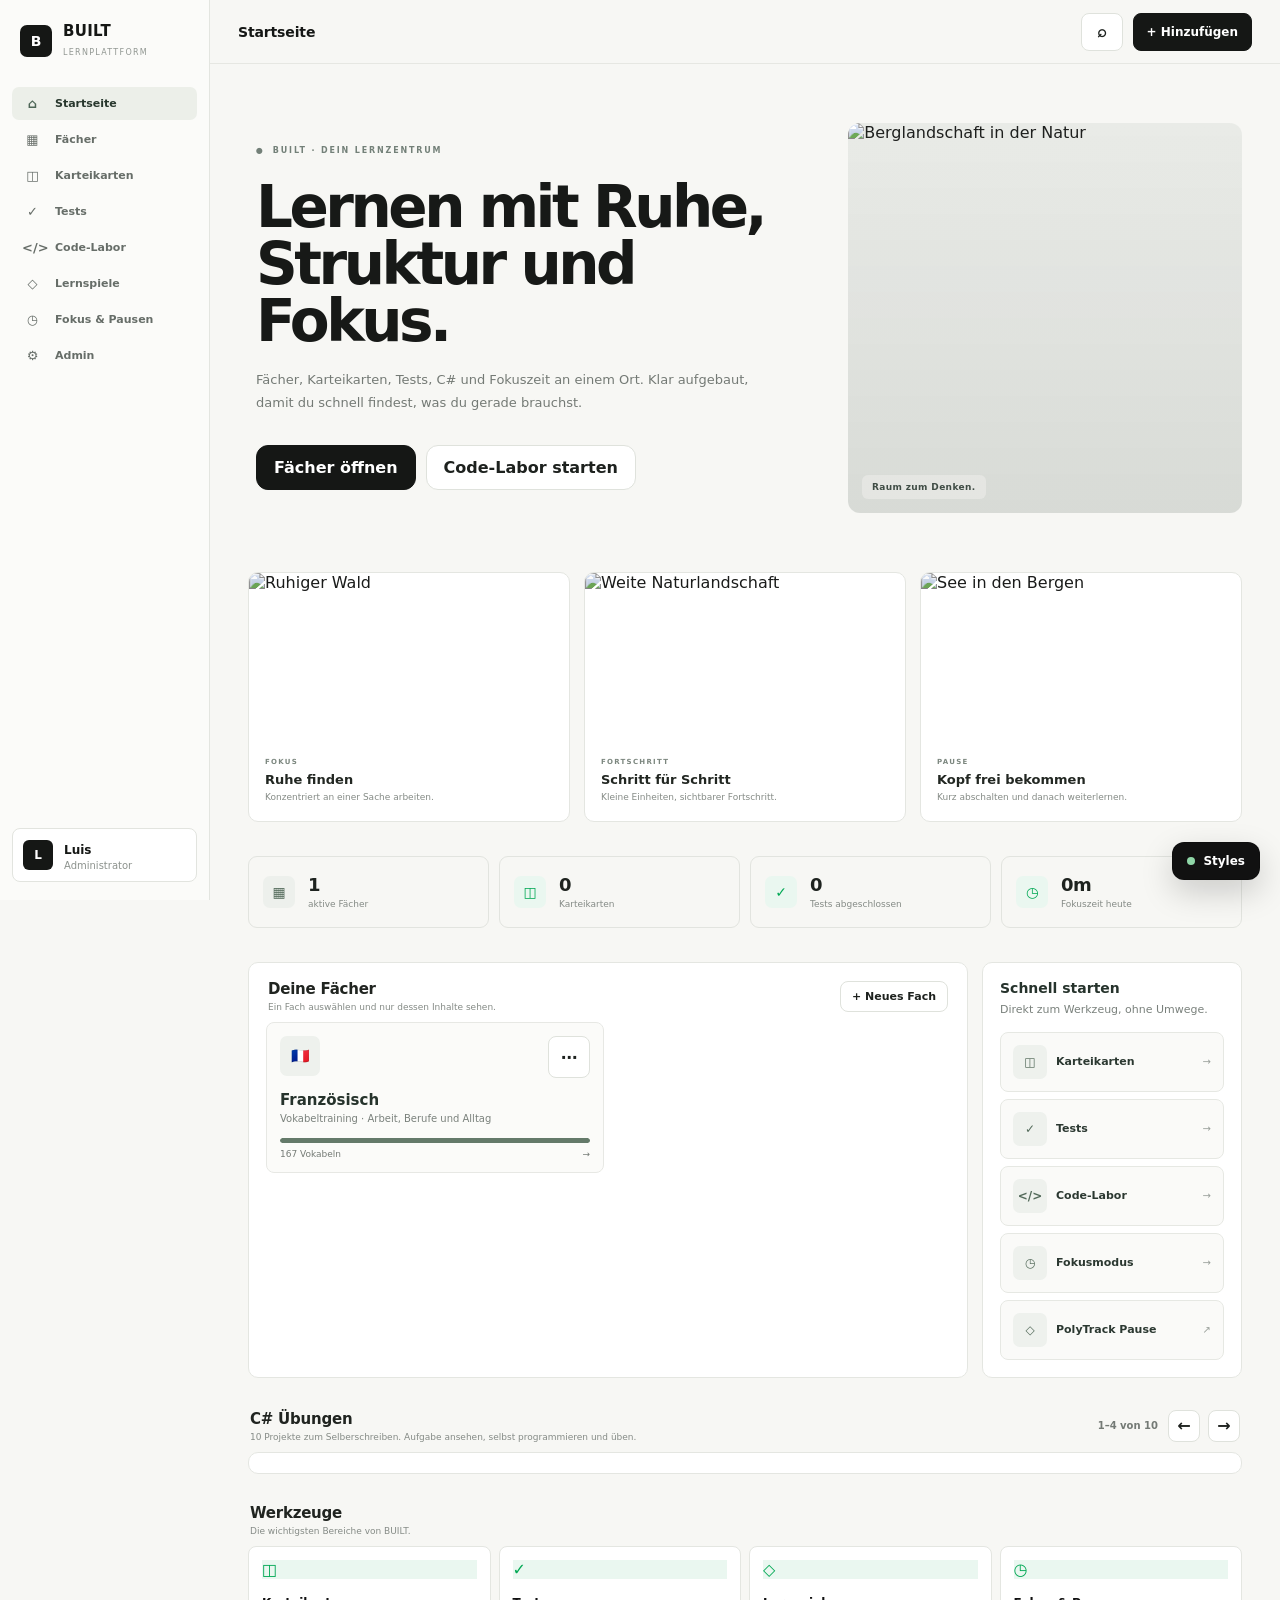
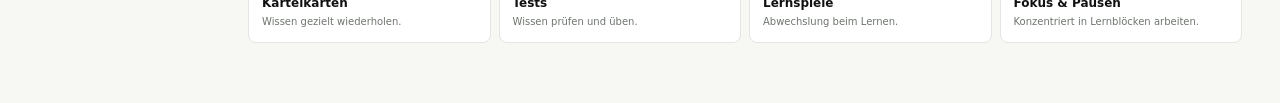
==== public/styles/alpine-minimal.html @ a401a936 "Fix flashcard left/right pile semantics" ====
<!DOCTYPE html>
<html lang="de">
<head>
  <meta charset="UTF-8" />
  <meta name="viewport" content="width=device-width, initial-scale=1.0" />
  <meta name="theme-color" content="#0b1220" />
  <title>BUILT – Lernplattform</title>
  <link rel="stylesheet" href="https://cdnjs.cloudflare.com/ajax/libs/codemirror/5.65.16/codemirror.min.css">
  <link rel="stylesheet" href="https://cdnjs.cloudflare.com/ajax/libs/codemirror/5.65.16/theme/material-darker.min.css">
  <style>
    :root{
      --bg:#f4f7fb;
      --panel:#ffffff;
      --panel-2:#f8fafc;
      --sidebar:#0b1220;
      --sidebar-2:#111a2e;
      --text:#0f172a;
      --muted:#64748b;
      --line:#e2e8f0;
      --accent:#5b5cf0;
      --accent-2:#7c3aed;
      --accent-soft:#eef2ff;
      --success:#10b981;
      --warning:#f59e0b;
      --danger:#ef4444;
      --shadow:0 18px 50px rgba(15,23,42,.08);
      --radius:22px;
    }
    *{box-sizing:border-box}
    html{scroll-behavior:smooth}
    body{
      margin:0;
      font-family:Inter,ui-sans-serif,system-ui,-apple-system,BlinkMacSystemFont,"Segoe UI",sans-serif;
      background:var(--bg);
      color:var(--text);
    }
    button,input,textarea,select{font:inherit}
    button{cursor:pointer}
    .app{min-height:100vh;display:grid;grid-template-columns:270px 1fr}
    .sidebar{
      position:sticky;top:0;height:100vh;padding:24px 18px;background:
      radial-gradient(circle at top left,rgba(91,92,240,.2),transparent 30%),
      linear-gradient(180deg,var(--sidebar),#07101c 100%);color:#fff;display:flex;flex-direction:column;
    }
    .brand{display:flex;align-items:center;gap:12px;padding:4px 10px 26px}
    .brand-mark{
      width:42px;height:42px;border-radius:13px;display:grid;place-items:center;
      background:linear-gradient(135deg,#7c3aed,#5b5cf0 55%,#22d3ee);
      box-shadow:0 10px 30px rgba(91,92,240,.3);font-weight:900;font-size:18px
    }
    .brand strong{display:block;font-size:18px;letter-spacing:-.02em}
    .brand span{font-size:12px;color:#94a3b8}
    .nav{display:grid;gap:6px}
    .nav button{
      width:100%;border:0;background:transparent;color:#aeb9ca;padding:12px 13px;border-radius:13px;
      display:flex;align-items:center;gap:12px;text-align:left;transition:.2s;
    }
    .nav button:hover{background:rgba(255,255,255,.06);color:#fff}
    .nav button.active{background:linear-gradient(135deg,rgba(91,92,240,.26),rgba(124,58,237,.18));color:#fff}
    .nav .ico{width:24px;text-align:center;font-size:16px}
    .sidebar-footer{margin-top:auto}
    .profile{
      background:rgba(255,255,255,.055);border:1px solid rgba(255,255,255,.08);
      border-radius:16px;padding:12px;display:flex;align-items:center;gap:11px
    }
    .avatar{width:36px;height:36px;border-radius:11px;background:#fff;color:#0f172a;display:grid;place-items:center;font-weight:800}
    .profile small{color:#94a3b8;display:block;margin-top:2px}
    .main{min-width:0}
    .topbar{
      height:78px;padding:0 32px;display:flex;align-items:center;justify-content:space-between;
      border-bottom:1px solid rgba(226,232,240,.8);background:rgba(244,247,251,.85);backdrop-filter:blur(16px);
      position:sticky;top:0;z-index:10
    }
    .topbar h1{font-size:20px;margin:0;letter-spacing:-.03em}
    .topbar-actions{display:flex;gap:10px;align-items:center}
    .icon-btn,.btn{
      border:1px solid var(--line);background:#fff;color:var(--text);border-radius:12px;padding:10px 14px;font-weight:700;
      box-shadow:0 4px 14px rgba(15,23,42,.03)
    }
    .icon-btn{width:42px;height:42px;padding:0}
    .btn.primary{background:linear-gradient(135deg,var(--accent),var(--accent-2));color:#fff;border:none}
    .content{padding:30px 32px 48px;max-width:1500px;margin:0 auto}
    .page{display:none}
    .page.active{display:block}
    .hero{
      border-radius:28px;padding:32px;background:
      radial-gradient(circle at 85% 20%,rgba(255,255,255,.16),transparent 24%),
      linear-gradient(135deg,#111a2e,#25315a 58%,#5b5cf0);
      color:#fff;box-shadow:var(--shadow);overflow:hidden;position:relative
    }
    .hero-inner{max-width:760px;position:relative;z-index:2}
    .eyebrow{font-size:12px;text-transform:uppercase;letter-spacing:.16em;font-weight:800;color:#c7d2fe}
    .hero h2{font-size:38px;line-height:1.08;letter-spacing:-.045em;margin:10px 0 12px}
    .hero p{margin:0;color:#dbe4f0;line-height:1.65;max-width:650px}
    .hero-actions{display:flex;gap:10px;margin-top:22px;flex-wrap:wrap}
    .hero .btn.secondary{background:rgba(255,255,255,.1);border-color:rgba(255,255,255,.18);color:#fff}
    .hero-orb{position:absolute;width:260px;height:260px;border-radius:50%;right:-55px;bottom:-120px;background:rgba(255,255,255,.08);filter:blur(2px)}
    .grid{display:grid;gap:18px}
    .grid.metrics{grid-template-columns:repeat(4,minmax(0,1fr));margin-top:18px}
    .card{
      background:var(--panel);border:1px solid rgba(226,232,240,.85);border-radius:var(--radius);
      box-shadow:0 8px 30px rgba(15,23,42,.045)
    }
    .metric{padding:20px}
    .metric-top{display:flex;justify-content:space-between;align-items:center;margin-bottom:18px}
    .metric-icon{width:42px;height:42px;border-radius:13px;background:var(--accent-soft);color:var(--accent);display:grid;place-items:center;font-weight:900}
    .metric .value{font-size:28px;font-weight:850;letter-spacing:-.04em}
    .metric .label{color:var(--muted);font-size:13px;margin-top:4px}
    .section-head{display:flex;align-items:end;justify-content:space-between;gap:20px;margin:30px 2px 14px}
    .section-head h3{font-size:20px;margin:0;letter-spacing:-.03em}
    .section-head p{margin:5px 0 0;color:var(--muted);font-size:13px}
    .subject-grid{grid-template-columns:repeat(3,minmax(0,1fr))}
    .subject-card{padding:20px;position:relative;overflow:hidden;cursor:pointer;transition:.2s}
    .subject-card:hover{transform:translateY(-3px);box-shadow:var(--shadow);border-color:#c7d2fe}
    .subject-card.selected{border-color:#818cf8;box-shadow:0 0 0 3px #eef2ff,var(--shadow)}
    .subject-context{display:none;align-items:center;gap:9px;padding:8px 11px;border-radius:12px;background:#fff;border:1px solid var(--line);font-size:12px;font-weight:800}
    .subject-context.show{display:flex}
    .subject-context .dot{width:8px;height:8px;border-radius:50%;background:var(--accent)}
    .subject-context button{border:0;background:transparent;color:var(--muted);padding:0 2px;font-size:15px;line-height:1}
    .context-empty{min-height:360px;display:grid;place-items:center;text-align:center}
    .context-empty-inner{max-width:440px}
    .context-empty .big{font-size:40px;margin-bottom:12px}
    .subject-workspace{display:none}
    .subject-workspace.show{display:block}
    .subject-card .top{display:flex;justify-content:space-between;align-items:flex-start;gap:12px}
    .subject-badge{width:48px;height:48px;border-radius:15px;display:grid;place-items:center;background:#eef2ff;font-weight:900;color:#4f46e5}
    .subject-card h4{margin:17px 0 4px;font-size:17px}
    .subject-card p{margin:0;color:var(--muted);font-size:13px;line-height:1.55}
    .progress{height:7px;background:#edf2f7;border-radius:99px;overflow:hidden;margin-top:18px}
    .progress span{height:100%;display:block;background:linear-gradient(90deg,var(--accent),#22d3ee);border-radius:99px}
    .subject-meta{display:flex;justify-content:space-between;margin-top:9px;color:var(--muted);font-size:12px}
    .quick-grid{grid-template-columns:repeat(4,minmax(0,1fr))}
    .tool-card{padding:20px;min-height:150px;transition:.2s}
    .tool-card:hover{transform:translateY(-3px);box-shadow:var(--shadow)}
    .tool-card .tool-icon{font-size:23px;margin-bottom:28px}
    .tool-card h4{margin:0 0 6px}
    .tool-card p{margin:0;color:var(--muted);font-size:13px;line-height:1.5}
    .two-col{display:grid;grid-template-columns:1.6fr 1fr;gap:18px}
    .panel{padding:22px}
    .empty{
      border:1px dashed #cbd5e1;border-radius:18px;padding:34px;text-align:center;background:linear-gradient(180deg,#fff,#fbfdff)
    }
    .empty .emoji{font-size:30px;margin-bottom:8px}
    .empty h4{margin:0 0 7px}
    .empty p{margin:0 auto 16px;color:var(--muted);font-size:13px;max-width:420px;line-height:1.6}
    .page-title{display:flex;align-items:flex-start;justify-content:space-between;gap:20px;margin-bottom:22px}
    .page-title h2{margin:0;font-size:30px;letter-spacing:-.045em}
    .page-title p{margin:7px 0 0;color:var(--muted)}
    .library-grid{grid-template-columns:repeat(3,minmax(0,1fr))}
    .flash-card{
      min-height:220px;padding:24px;display:flex;flex-direction:column;justify-content:space-between;
      background:linear-gradient(145deg,#fff,#f7f8ff)
    }
    .tag{display:inline-flex;align-items:center;width:max-content;padding:6px 9px;border-radius:999px;background:#eef2ff;color:#4f46e5;font-size:11px;font-weight:800}
    .flash-card h3{font-size:21px;margin:15px 0 8px}
    .flash-card p{color:var(--muted);font-size:13px;line-height:1.6}
    .test-list{display:grid;gap:12px}
    .test-row{padding:16px 18px;display:flex;align-items:center;justify-content:space-between;gap:14px}
    .test-row strong{display:block}
    .test-row small{color:var(--muted)}
    .code-shell{display:grid;grid-template-columns:1.4fr .8fr;gap:18px}
    .editor{background:#0b1220;color:#e2e8f0;border-radius:20px;overflow:hidden;box-shadow:var(--shadow);position:relative}
    .editor-head{padding:12px 16px;background:#101a2f;border-bottom:1px solid rgba(255,255,255,.08);display:flex;justify-content:space-between;color:#94a3b8;font-size:12px}
    textarea.code{width:100%;height:420px;resize:vertical;border:0;outline:0;background:#0b1220;color:#dbeafe;padding:18px;font-family:"SFMono-Regular",Consolas,monospace;font-size:14px;line-height:1.7}
    .CodeMirror{height:470px;background:#0b1220!important;color:#e5e7eb;font-family:"SFMono-Regular",Consolas,monospace;font-size:14px;line-height:1.65}
    .CodeMirror-gutters{background:#0f172a!important;border-right:1px solid #253047!important;width:54px!important}
    .CodeMirror-gutter.CodeMirror-linenumbers{width:53px!important}
    .CodeMirror-linenumber{color:#64748b!important;padding:0 12px 0 6px!important;width:35px!important;min-width:35px!important;text-align:right}
    .CodeMirror-sizer{margin-left:54px!important}
    .CodeMirror-scroll{padding-bottom:0}
    .CodeMirror-lines{padding:10px 0!important}
    .CodeMirror pre.CodeMirror-line,.CodeMirror pre.CodeMirror-line-like{padding:0 14px!important}
    .cm-s-material-darker .cm-keyword{color:#c792ea}
    .cm-s-material-darker .cm-string{color:#c3e88d}
    .cm-s-material-darker .cm-number{color:#f78c6c}
    .cm-s-material-darker .cm-comment{color:#637777;font-style:italic}
    .cm-s-material-darker .cm-variable{color:#eeffff}
    .cm-s-material-darker .cm-variable-2{color:#82aaff}
    .cm-s-material-darker .cm-def{color:#82aaff}
    .cm-s-material-darker .cm-type{color:#ffcb6b}
    .starter-carousel{position:relative}
    .starter-grid{display:flex;gap:16px;overflow-x:auto;scroll-snap-type:x mandatory;scroll-behavior:smooth;padding:2px 2px 10px;scrollbar-width:none}
    .starter-grid::-webkit-scrollbar{display:none}
    .starter-card{flex:0 0 calc((100% - 32px)/3);scroll-snap-align:start;padding:20px;display:flex;flex-direction:column;gap:10px;min-height:250px;transition:.2s}
    .starter-card:hover{transform:translateY(-3px);box-shadow:var(--shadow)}
    .starter-card .level{display:inline-flex;width:max-content;padding:5px 9px;border-radius:999px;background:#eef2ff;color:#4f46e5;font-size:11px;font-weight:800}
    .starter-card h4{font-size:18px;margin:2px 0 0}
    .starter-card p{margin:0;color:var(--muted);font-size:13px;line-height:1.6}
    .starter-steps{margin:0;padding-left:18px;color:#475569;font-size:13px;line-height:1.65}
    .starter-actions{display:flex;gap:10px;flex-wrap:wrap;margin-top:auto}
    .video-link{display:inline-flex;align-items:center;gap:7px;text-decoration:none}
    .starter-nav{display:flex;gap:8px}
    .starter-nav .icon-btn{width:38px;height:38px}
    .starter-counter{font-size:12px;color:var(--muted);font-weight:700}
    .code-suggestion{position:absolute;display:none;z-index:20;left:18px;top:82px;width:auto;min-width:230px;max-width:330px;background:#111827;border:1px solid #334155;border-radius:9px;color:#e2e8f0;font-family:"SFMono-Regular",Consolas,monospace;font-size:12px;box-shadow:0 12px 28px rgba(0,0,0,.34);overflow:hidden}
    .code-suggestion.show{display:block}
    .suggestion-list{padding:4px}
    .suggestion-item{display:flex;align-items:center;justify-content:space-between;gap:12px;padding:6px 8px;border-radius:6px;color:#cbd5e1}
    .suggestion-item.selected{background:#263553;color:#fff}
    .suggestion-item .completion{white-space:nowrap;overflow:hidden;text-overflow:ellipsis;font-weight:700}
    .suggestion-item .kind{color:#7dd3fc;font-size:9px;text-transform:uppercase;letter-spacing:.05em}
    .suggestion-help{display:flex;justify-content:space-between;gap:8px;padding:5px 8px;border-top:1px solid #293548;color:#94a3b8;font-size:9px;background:#0f172a}
    .keycap{border:1px solid #475569;border-radius:4px;padding:1px 4px;color:#cbd5e1}
    .console{background:#101827;color:#cbd5e1;border-radius:18px;padding:18px;min-height:170px;font-family:monospace;font-size:13px;white-space:pre-wrap;overflow:auto}
    .stdin-box{width:100%;min-height:92px;resize:vertical;border:1px solid var(--line);border-radius:12px;padding:11px 12px;outline:none;background:#fff;font-family:"SFMono-Regular",Consolas,monospace;font-size:13px}
    .runner-state{display:inline-flex;align-items:center;gap:7px;font-size:11px;font-weight:800;padding:5px 8px;border-radius:999px;background:#eef2ff;color:#4f46e5}
    .runner-state.live{background:#ecfdf5;color:#047857}
    .runner-state.error{background:#fef2f2;color:#b91c1c}
    .games-grid{grid-template-columns:repeat(3,minmax(0,1fr))}
    .game-card{padding:22px;min-height:190px}
    .focus-wrap{max-width:760px;margin:40px auto;text-align:center}
    .timer{font-size:84px;font-weight:900;letter-spacing:-.07em;margin:26px 0 8px}
    .timer-sub{color:var(--muted)}
    .timer-actions{display:flex;gap:10px;justify-content:center;margin-top:24px}
    .admin-grid{grid-template-columns:1fr 1fr}
    .table{width:100%;border-collapse:collapse}
    .table th,.table td{text-align:left;padding:13px 12px;border-bottom:1px solid var(--line);font-size:13px}
    .table th{color:var(--muted);font-size:11px;text-transform:uppercase;letter-spacing:.08em}
    .status{display:inline-flex;padding:5px 8px;border-radius:999px;background:#ecfdf5;color:#047857;font-size:11px;font-weight:800}
    .muted{color:var(--muted)}
    .modal{
      position:fixed;inset:0;background:rgba(15,23,42,.48);display:none;place-items:center;padding:20px;z-index:50;backdrop-filter:blur(5px)
    }
    .modal.show{display:grid}
    .modal-card{width:min(520px,100%);background:#fff;border-radius:24px;padding:24px;box-shadow:0 30px 90px rgba(15,23,42,.2)}
    .modal-card h3{margin:0 0 18px}
    .field{display:grid;gap:7px;margin-bottom:14px}
    .field label{font-size:12px;font-weight:800;color:#475569}
    .field input,.field textarea,.field select{border:1px solid var(--line);border-radius:12px;padding:11px 12px;outline:none;background:#fff}
    .field input:focus,.field textarea:focus,.field select:focus{border-color:#a5b4fc;box-shadow:0 0 0 4px #eef2ff}
    .modal-actions{display:flex;justify-content:flex-end;gap:10px;margin-top:18px}
    .mobile-menu{display:none}
    @media(max-width:1100px){
      .grid.metrics,.quick-grid{grid-template-columns:repeat(2,minmax(0,1fr))}
      .subject-grid,.library-grid,.games-grid{grid-template-columns:repeat(2,minmax(0,1fr))}
      .starter-card{flex-basis:calc((100% - 16px)/2)}
      .two-col,.code-shell{grid-template-columns:1fr}
    }
    @media(max-width:800px){
      .app{grid-template-columns:1fr}
      .sidebar{position:fixed;left:-290px;z-index:40;width:270px;transition:.25s}
      .sidebar.open{left:0}
      .mobile-menu{display:block}
      .content{padding:22px 16px 40px}
      .topbar{padding:0 16px}
      .hero{padding:26px 22px}
      .hero h2{font-size:31px}
      .grid.metrics,.subject-grid,.library-grid,.quick-grid,.games-grid,.admin-grid{grid-template-columns:1fr}
      .starter-card{flex-basis:88%}
      .timer{font-size:64px}
    }

    /* ===== BUILT 2.0 – interface redesign ===== */
    :root{
      --bg:#f6f7fb;
      --panel:#ffffff;
      --panel-2:#f8fafc;
      --sidebar:#0a1020;
      --text:#111827;
      --muted:#697386;
      --line:#e7eaf0;
      --accent:#6558f5;
      --accent-2:#8b5cf6;
      --accent-soft:#f0efff;
      --success:#22a06b;
      --shadow:0 16px 42px rgba(17,24,39,.07);
      --radius:18px;
    }
    body{background:linear-gradient(180deg,#fafbfe 0,#f5f7fb 38%,#f7f8fb 100%)}
    .app{grid-template-columns:236px minmax(0,1fr)}
    .sidebar{
      padding:20px 14px;
      background:#0b1020;
      border-right:1px solid rgba(255,255,255,.06);
    }
    .brand{padding:5px 8px 25px;gap:11px}
    .brand-mark{
      width:38px;height:38px;border-radius:11px;
      background:linear-gradient(145deg,#7666ff,#4d46d8);
      box-shadow:0 8px 22px rgba(101,88,245,.28)
    }
    .brand strong{font-size:17px;letter-spacing:.01em}
    .brand span{font-size:10px;color:#79859b;text-transform:uppercase;letter-spacing:.12em}
    .nav{gap:3px}
    .nav button{
      padding:10px 11px;border-radius:10px;color:#95a0b5;font-size:13px;font-weight:650;
    }
    .nav button:hover{background:#121a2d;color:#fff}
    .nav button.active{
      background:#fff;color:#111827;
      box-shadow:0 7px 18px rgba(0,0,0,.14);
    }
    .nav button.active .ico{color:var(--accent)}
    .nav .ico{font-size:14px}
    .profile{
      border-radius:12px;background:#121a2c;border-color:#1f2940;padding:10px;
    }
    .avatar{width:32px;height:32px;border-radius:9px;font-size:12px}
    .profile strong{font-size:12px}.profile small{font-size:10px}

    .topbar{
      height:70px;padding:0 28px;background:rgba(250,251,254,.9);
      border-bottom:1px solid #ebedf2;backdrop-filter:blur(18px)
    }
    .topbar h1{font-size:17px;font-weight:780}
    .topbar-actions .icon-btn,.topbar-actions .btn{height:38px;border-radius:10px}
    .topbar-actions .btn{padding:9px 13px;font-size:12px}
    .content{padding:24px 28px 42px;max-width:1460px}
    .card{border:1px solid #eaecf1;box-shadow:0 8px 24px rgba(17,24,39,.045);border-radius:16px}

    #page-home{max-width:100%}
    .home-hero{
      display:grid;grid-template-columns:minmax(0,1.7fr) minmax(280px,.65fr);
      gap:14px;margin-bottom:14px;
    }
    .home-welcome{
      position:relative;overflow:hidden;min-height:238px;padding:32px 34px;
      border-radius:24px;background:#10172a;color:#fff;
      box-shadow:0 20px 50px rgba(15,23,42,.13)
    }
    .home-welcome:before{
      content:"";position:absolute;width:310px;height:310px;right:-80px;top:-110px;
      border-radius:50%;background:linear-gradient(135deg,rgba(114,99,255,.75),rgba(139,92,246,.15));
      filter:blur(2px)
    }
    .home-welcome:after{
      content:"";position:absolute;width:180px;height:180px;right:150px;bottom:-120px;
      border-radius:50%;border:35px solid rgba(255,255,255,.045)
    }
    .home-welcome-content{position:relative;z-index:2;max-width:690px}
    .home-kicker{
      display:inline-flex;gap:8px;align-items:center;color:#aeb7ff;font-size:10px;
      font-weight:850;text-transform:uppercase;letter-spacing:.18em;margin-bottom:20px
    }
    .home-welcome h2{font-size:42px;line-height:1.03;margin:0 0 12px;letter-spacing:-.055em}
    .home-welcome p{max-width:620px;color:#aeb7c9;line-height:1.65;margin:0;font-size:14px}
    .home-welcome .hero-actions{margin-top:23px}
    .home-welcome .btn{border-radius:10px;padding:10px 15px;font-size:12px}
    .home-welcome .btn.primary{background:#7666ff}
    .home-welcome .btn.secondary{background:#1b253b;border:1px solid #2d3850;color:#dce2ed}

    .home-focus{
      padding:23px;display:flex;flex-direction:column;justify-content:space-between;
      background:linear-gradient(160deg,#fff,#f7f6ff);border-radius:24px
    }
    .home-focus-top{display:flex;justify-content:space-between;align-items:flex-start;gap:14px}
    .home-focus-label{font-size:11px;color:var(--muted);font-weight:800;text-transform:uppercase;letter-spacing:.08em}
    .home-focus h3{font-size:21px;margin:5px 0 0;letter-spacing:-.035em}
    .focus-ring-mini{
      width:62px;height:62px;border-radius:50%;display:grid;place-items:center;font-size:12px;font-weight:900;
      background:conic-gradient(var(--accent) 0 72%,#e7e7f2 72%);
      position:relative
    }
    .focus-ring-mini:before{content:"";position:absolute;inset:7px;border-radius:50%;background:white}
    .focus-ring-mini span{position:relative}
    .home-focus-copy{font-size:12px;color:var(--muted);line-height:1.55;margin:15px 0}
    .home-focus .btn{width:100%;border-radius:10px}

    .home-metrics{display:grid;grid-template-columns:repeat(4,minmax(0,1fr));gap:12px;margin-bottom:20px}
    .home-stat{
      padding:15px 16px;display:flex;align-items:center;gap:13px;background:#fff;border:1px solid #eceef3;
      border-radius:15px;min-height:78px
    }
    .home-stat-icon{
      flex:0 0 38px;width:38px;height:38px;border-radius:11px;display:grid;place-items:center;
      background:#f1f0ff;color:#6558f5;font-size:16px;font-weight:900
    }
    .home-stat:nth-child(2) .home-stat-icon{background:#edf8f3;color:#18865a}
    .home-stat:nth-child(3) .home-stat-icon{background:#fff5e8;color:#c87b13}
    .home-stat:nth-child(4) .home-stat-icon{background:#edf5ff;color:#3478c9}
    .home-stat-value{font-size:21px;font-weight:850;letter-spacing:-.035em;line-height:1}
    .home-stat-label{font-size:11px;color:var(--muted);margin-top:5px}

    .home-section{margin-top:20px}
    .home-section-head{display:flex;justify-content:space-between;align-items:end;gap:14px;margin:0 2px 11px}
    .home-section-head h3{margin:0;font-size:18px;letter-spacing:-.03em}
    .home-section-head p{margin:4px 0 0;font-size:11px;color:var(--muted)}
    .home-section-head .btn{padding:8px 11px;border-radius:9px;font-size:11px;box-shadow:none}

    .home-content-grid{display:grid;grid-template-columns:minmax(0,1.45fr) minmax(270px,.55fr);gap:14px}
    .home-subject-panel{padding:18px;background:#fff;border:1px solid #e9ebf1;border-radius:18px}
    #homeSubjects.subject-grid{grid-template-columns:repeat(2,minmax(0,1fr));gap:10px}
    #homeSubjects .subject-card{
      min-height:144px;padding:15px;border-radius:13px;box-shadow:none;background:#fbfbfd
    }
    #homeSubjects .subject-card:hover{transform:none;background:#f7f6ff;border-color:#dcd8ff}
    #homeSubjects .subject-badge{width:38px;height:38px;border-radius:10px;font-size:15px}
    #homeSubjects .subject-card h4{font-size:14px;margin:11px 0 3px}
    #homeSubjects .subject-card p{font-size:10px;line-height:1.45}
    #homeSubjects .progress{margin-top:11px;height:5px}
    #homeSubjects .subject-meta{font-size:9px;margin-top:6px}

    .home-side-stack{display:grid;gap:12px}
    .home-side-card{padding:18px;background:#fff;border:1px solid #e9ebf1;border-radius:18px}
    .home-side-card h4{margin:0 0 6px;font-size:14px}
    .home-side-card p{margin:0;color:var(--muted);font-size:11px;line-height:1.5}
    .home-shortcut-list{display:grid;gap:8px;margin-top:13px}
    .home-shortcut{
      display:flex;align-items:center;justify-content:space-between;gap:10px;padding:10px;
      border:1px solid #eceef3;border-radius:11px;background:#fbfcfe;cursor:pointer;transition:.18s
    }
    .home-shortcut:hover{background:#f5f4ff;border-color:#ddd9ff}
    .home-shortcut-left{display:flex;align-items:center;gap:9px}
    .home-shortcut-icon{width:30px;height:30px;border-radius:8px;display:grid;place-items:center;background:#f0efff;color:#6558f5;font-size:12px;font-weight:800}
    .home-shortcut strong{font-size:11px}
    .home-shortcut span{font-size:10px;color:#98a0ad}
    .poly-link{text-decoration:none;color:inherit}
    .poly-link .home-shortcut-icon{background:#ebf9f2;color:#1b8f62}

    .starter-carousel{border:1px solid #e9ebf1;border-radius:18px;background:#fff;padding:13px}
    .starter-grid{gap:10px;padding:0;overflow-x:auto}
    .starter-card{
      flex:0 0 calc((100% - 30px)/4);min-height:215px;padding:15px;border-radius:13px;
      box-shadow:none;border-color:#eceef3;background:#fbfbfd
    }
    .starter-card:hover{transform:none;background:#f7f6ff;border-color:#dedaff;box-shadow:none}
    .starter-card .level{font-size:9px;padding:4px 7px;background:#efefff;color:#5e54d8}
    .starter-card h4{font-size:14px}
    .starter-card p,.starter-steps{font-size:10px;line-height:1.5}
    .starter-actions .btn{font-size:10px;padding:7px 9px;border-radius:8px}
    .starter-actions .video-link{display:none}
    .starter-counter{font-size:10px}
    .starter-nav .icon-btn{width:32px;height:32px;border-radius:9px;box-shadow:none}

    .home-quick{display:grid;grid-template-columns:repeat(4,minmax(0,1fr));gap:10px}
    .home-quick .tool-card{
      min-height:105px;padding:15px;border-radius:14px;box-shadow:none;background:#fff;border:1px solid #e9ebf1
    }
    .home-quick .tool-card:hover{transform:none;border-color:#dcd8ff;background:#fbfaff}
    .home-quick .tool-icon{font-size:16px;margin-bottom:17px}
    .home-quick .tool-card h4{font-size:12px;margin-bottom:4px}
    .home-quick .tool-card p{font-size:10px}

    @media(max-width:1180px){
      .home-hero{grid-template-columns:1fr}
      .home-focus{min-height:185px}
      .home-content-grid{grid-template-columns:1fr}
      .starter-card{flex-basis:calc((100% - 20px)/3)}
    }
    @media(max-width:900px){
      .home-metrics{grid-template-columns:repeat(2,1fr)}
      .home-quick{grid-template-columns:repeat(2,1fr)}
      .starter-card{flex-basis:calc((100% - 10px)/2)}
    }
    @media(max-width:800px){
      .app{grid-template-columns:1fr}
      .content{padding:18px 14px 34px}
      .home-welcome{padding:25px 22px;min-height:220px}
      .home-welcome h2{font-size:34px}
      #homeSubjects.subject-grid{grid-template-columns:1fr}
      .starter-card{flex-basis:86%}
    }
    @media(max-width:520px){
      .home-metrics,.home-quick{grid-template-columns:1fr}
    }


    /* ===== BUILT – Swiss Clean ===== */
    :root{
      --bg:#f7f7f4;
      --panel:#ffffff;
      --panel-2:#fafaf8;
      --sidebar:#ffffff;
      --sidebar-2:#ffffff;
      --text:#141414;
      --muted:#6f746f;
      --line:#e4e6e2;
      --accent:#0f766e;
      --accent-2:#115e59;
      --accent-soft:#e8f3f1;
      --success:#0f766e;
      --warning:#b7791f;
      --danger:#b42318;
      --shadow:0 8px 24px rgba(20,20,20,.045);
      --radius:14px;
    }

    body{
      background:#f7f7f4;
      color:#141414;
      font-family:Inter,ui-sans-serif,system-ui,-apple-system,BlinkMacSystemFont,"Segoe UI",sans-serif;
    }

    .app{grid-template-columns:220px minmax(0,1fr)}

    .sidebar{
      background:#fff;
      color:#141414;
      border-right:1px solid var(--line);
      padding:18px 12px;
      box-shadow:none;
    }

    .brand{padding:4px 8px 24px;gap:10px}
    .brand-mark{
      width:34px;height:34px;border-radius:8px;
      background:#0f766e;
      color:#fff;
      box-shadow:none;
      font-size:14px;
    }
    .brand strong{font-size:16px;color:#141414;letter-spacing:.01em}
    .brand span{
      color:#8b908b;
      font-size:9px;
      text-transform:uppercase;
      letter-spacing:.16em;
    }

    .nav{gap:2px}
    .nav button{
      color:#59605b;
      background:transparent;
      border-radius:8px;
      padding:9px 10px;
      font-size:12px;
      font-weight:650;
      transition:.15s ease;
    }
    .nav button:hover{
      background:#f4f5f2;
      color:#141414;
    }
    .nav button.active{
      background:#eaf3f1;
      color:#0f5f59;
      box-shadow:none;
    }
    .nav button.active .ico{color:#0f766e}
    .nav .ico{width:21px;font-size:13px}

    .sidebar-footer{margin-top:auto}
    .profile{
      background:#f7f8f5;
      border:1px solid var(--line);
      border-radius:9px;
      padding:9px;
    }
    .profile .avatar{
      background:#0f766e;
      color:#fff;
      width:30px;height:30px;border-radius:7px;
    }
    .profile strong{color:#141414}
    .profile small{color:#818681}

    .main{background:#f7f7f4}

    .topbar{
      height:66px;
      padding:0 26px;
      background:rgba(247,247,244,.94);
      border-bottom:1px solid var(--line);
      backdrop-filter:blur(14px);
      box-shadow:none;
    }
    .topbar h1{
      font-size:16px;
      font-weight:750;
      letter-spacing:-.02em;
      color:#141414;
    }

    .icon-btn,.btn{
      border:1px solid #dfe2dd;
      background:#fff;
      color:#1a1a1a;
      border-radius:9px;
      box-shadow:none;
      font-weight:700;
    }
    .icon-btn:hover,.btn:hover{background:#f5f6f3}
    .btn.primary{
      background:#0f766e;
      color:#fff;
      border-color:#0f766e;
      box-shadow:none;
    }
    .btn.primary:hover{background:#0b655e}

    .content{
      padding:24px 26px 42px;
      max-width:1380px;
    }

    .card{
      border:1px solid var(--line);
      border-radius:12px;
      box-shadow:none;
      background:#fff;
    }

    .subject-context{
      border-radius:8px;
      background:#fff;
      border:1px solid var(--line);
    }
    .subject-context .dot{background:#0f766e}

    .home-hero{
      grid-template-columns:minmax(0,1.55fr) minmax(250px,.6fr);
      gap:12px;
      margin-bottom:12px;
    }

    .home-welcome{
      min-height:215px;
      padding:30px 32px;
      border-radius:14px;
      background:#fff;
      color:#141414;
      border:1px solid var(--line);
      box-shadow:none;
      overflow:hidden;
    }
    .home-welcome:before{
      content:"";
      position:absolute;
      width:220px;height:220px;
      border-radius:50%;
      right:-85px;top:-95px;
      background:#e7f2ef;
      filter:none;
    }
    .home-welcome:after{
      content:"";
      position:absolute;
      width:110px;height:110px;
      right:80px;bottom:-70px;
      border-radius:50%;
      border:22px solid #f1f5f3;
    }
    .home-welcome-content{max-width:700px}
    .home-kicker{
      color:#0f766e;
      font-size:9px;
      letter-spacing:.2em;
      margin-bottom:17px;
    }
    .home-welcome h2{
      color:#141414;
      font-size:38px;
      line-height:1.04;
      margin-bottom:11px;
      letter-spacing:-.045em;
      max-width:720px;
    }
    .home-welcome p{
      color:#686e69;
      max-width:620px;
      font-size:13px;
      line-height:1.65;
    }
    .home-welcome .btn.primary{
      background:#0f766e;
      border-color:#0f766e;
    }
    .home-welcome .btn.secondary{
      background:#fff;
      color:#252525;
      border-color:#d9dcd8;
    }

    .home-focus{
      min-height:215px;
      border-radius:14px;
      padding:21px;
      background:#f1f6f4;
      border-color:#dfe9e6;
    }
    .home-focus-label{
      color:#7b807c;
      font-size:9px;
      letter-spacing:.12em;
    }
    .home-focus h3{font-size:19px}
    .focus-ring-mini{
      width:58px;height:58px;
      background:conic-gradient(#0f766e 0 72%,#dce6e3 72%);
      color:#0f5f59;
    }
    .home-focus-copy{font-size:11px;color:#69716d}

    .home-metrics{
      gap:10px;
      margin-bottom:18px;
    }
    .home-stat{
      min-height:70px;
      padding:13px 14px;
      border-radius:11px;
      border:1px solid var(--line);
      background:#fff;
      box-shadow:none;
    }
    .home-stat-icon{
      width:34px;height:34px;flex-basis:34px;
      border-radius:8px;
      background:#e9f3f1 !important;
      color:#0f766e !important;
      font-size:14px;
    }
    .home-stat-value{font-size:19px}
    .home-stat-label{font-size:10px;color:#7c827d}

    .home-content-grid{
      grid-template-columns:minmax(0,1.5fr) minmax(260px,.5fr);
      gap:12px;
    }
    .home-subject-panel,.home-side-card{
      border:1px solid var(--line);
      border-radius:12px;
      box-shadow:none;
      background:#fff;
    }
    .home-subject-panel{padding:16px}
    .home-side-card{padding:16px}

    .home-section{margin-top:18px}
    .home-section-head{margin-bottom:9px}
    .home-section-head h3{
      font-size:16px;
      letter-spacing:-.02em;
    }
    .home-section-head p{
      font-size:10px;
      color:#7a807b;
    }

    #homeSubjects.subject-grid{
      grid-template-columns:repeat(2,minmax(0,1fr));
      gap:8px;
    }
    #homeSubjects .subject-card{
      min-height:128px;
      border-radius:10px;
      padding:13px;
      background:#fbfbf9;
      border-color:#e8eae6;
    }
    #homeSubjects .subject-card:hover{
      background:#f4f8f6;
      border-color:#cbded9;
    }
    #homeSubjects .subject-card.selected{
      border-color:#8fbdb6;
      box-shadow:0 0 0 2px #e3efec;
    }
    #homeSubjects .subject-badge{
      width:34px;height:34px;border-radius:8px;
      background:#e5f0ee;
      color:#0f766e;
    }
    #homeSubjects .progress span{
      background:#0f766e;
    }

    .subject-card{
      border-radius:12px;
      box-shadow:none;
    }
    .subject-card:hover{
      border-color:#cbded9;
      box-shadow:none;
      transform:none;
    }
    .subject-card.selected{
      border-color:#8fbdb6;
      box-shadow:0 0 0 2px #e3efec;
    }
    .subject-badge{
      background:#e8f3f1;
      color:#0f766e;
    }
    .progress span{
      background:#0f766e;
    }

    .home-shortcut-list{gap:7px}
    .home-shortcut{
      padding:9px 10px;
      border-radius:9px;
      background:#fafbf9;
      border-color:#e5e7e3;
    }
    .home-shortcut:hover{
      background:#f0f6f4;
      border-color:#cfe0db;
    }
    .home-shortcut-icon{
      background:#e8f3f1;
      color:#0f766e;
      border-radius:7px;
    }
    .poly-link .home-shortcut-icon{
      background:#eef4ec;
      color:#477a43;
    }

    .starter-carousel{
      border-radius:12px;
      border-color:var(--line);
      padding:11px;
      box-shadow:none;
      background:#fff;
    }
    .starter-card{
      min-height:205px;
      border-radius:10px;
      background:#fbfbf9;
      border-color:#e8eae6;
    }
    .starter-card:hover{
      background:#f4f8f6;
      border-color:#cbded9;
    }
    .starter-card .level{
      background:#e8f3f1;
      color:#0f766e;
    }

    .home-quick{gap:8px}
    .home-quick .tool-card{
      min-height:96px;
      padding:13px;
      border-radius:10px;
      background:#fff;
      border-color:var(--line);
    }
    .home-quick .tool-card:hover{
      background:#f5f8f6;
      border-color:#cfe0db;
    }
    .home-quick .tool-icon{color:#0f766e}

    .page-title h2{font-size:26px}
    .page-title p{color:#767c77;font-size:12px}

    .empty{
      background:#fbfbf9;
      border-color:#d8ddd7;
      border-radius:12px;
    }

    .flash-card{
      background:#fff;
      border-radius:12px;
    }
    .tag{
      background:#e8f3f1;
      color:#0f766e;
    }

    .test-row{border-radius:10px}

    .focus-wrap{max-width:700px}
    .timer{color:#0f5f59}

    .status{
      background:#e9f4f1;
      color:#0f6a63;
    }

    .modal-card{
      border-radius:14px;
      box-shadow:0 18px 50px rgba(0,0,0,.12);
    }
    .field input,.field textarea,.field select{
      border-radius:9px;
      border-color:#dfe2dd;
    }
    .field input:focus,.field textarea:focus,.field select:focus{
      border-color:#83b8b0;
      box-shadow:0 0 0 3px #e8f3f1;
    }

    .editor{
      border-radius:12px;
      box-shadow:none;
      border:1px solid #202a3d;
    }
    .console{
      border-radius:12px;
    }

    @media(max-width:1180px){
      .home-content-grid{grid-template-columns:1fr}
    }


    /* ===== BUILT – Dark Modern ===== */
    :root{
      --bg:#090d16;
      --panel:#111827;
      --panel-2:#0f172a;
      --sidebar:#080c14;
      --sidebar-2:#0b1020;
      --text:#f8fafc;
      --muted:#94a3b8;
      --line:#20293a;
      --accent:#7c5cff;
      --accent-2:#22c1c3;
      --accent-soft:#171d32;
      --success:#31d0aa;
      --warning:#f5b942;
      --danger:#ff6b6b;
      --shadow:0 18px 55px rgba(0,0,0,.28);
      --radius:16px;
    }

    body{
      background:
        radial-gradient(circle at 80% -10%,rgba(124,92,255,.13),transparent 30%),
        linear-gradient(180deg,#090d16,#0b1020 42%,#090d16);
      color:#f8fafc;
    }

    .app{grid-template-columns:238px minmax(0,1fr)}

    .sidebar{
      background:
        linear-gradient(180deg,#080c14,#0b1120);
      color:#fff;
      border-right:1px solid #172033;
      padding:18px 13px;
      box-shadow:none;
    }

    .brand{padding:5px 8px 24px;gap:11px}
    .brand-mark{
      width:36px;height:36px;border-radius:10px;
      background:linear-gradient(145deg,#7c5cff,#4f46e5 55%,#22c1c3);
      box-shadow:0 10px 28px rgba(124,92,255,.28);
    }
    .brand strong{font-size:17px;color:#fff}
    .brand span{
      font-size:9px;color:#6f7c94;text-transform:uppercase;letter-spacing:.14em
    }

    .nav{gap:3px}
    .nav button{
      color:#8d99ae;
      border-radius:9px;
      padding:10px 11px;
      font-size:12px;
      font-weight:650;
    }
    .nav button:hover{
      background:#11182a;
      color:#e8ecf3;
    }
    .nav button.active{
      background:linear-gradient(135deg,rgba(124,92,255,.24),rgba(34,193,195,.10));
      color:#fff;
      box-shadow:inset 0 0 0 1px rgba(124,92,255,.25);
    }
    .nav button.active .ico{color:#9f8cff}
    .profile{
      background:#101827;
      border:1px solid #1f2a3d;
      border-radius:11px;
      padding:10px;
    }
    .profile .avatar{
      background:#7c5cff;
      color:#fff;
      border-radius:8px;
    }
    .profile strong{color:#fff}
    .profile small{color:#708097}

    .main{background:transparent}

    .topbar{
      height:68px;
      padding:0 28px;
      background:rgba(9,13,22,.78);
      border-bottom:1px solid #1b2536;
      backdrop-filter:blur(16px);
    }
    .topbar h1{color:#f8fafc;font-size:16px}
    .icon-btn,.btn{
      background:#111827;
      color:#edf2f7;
      border:1px solid #273248;
      border-radius:9px;
      box-shadow:none;
    }
    .icon-btn:hover,.btn:hover{
      background:#172033;
      border-color:#34435e;
    }
    .btn.primary{
      background:linear-gradient(135deg,#7c5cff,#6558f5);
      border-color:transparent;
      color:#fff;
    }
    .btn.primary:hover{filter:brightness(1.05)}

    .content{
      padding:24px 28px 44px;
      max-width:1450px;
    }

    .card{
      background:#111827;
      border:1px solid #202a3c;
      border-radius:14px;
      box-shadow:0 10px 30px rgba(0,0,0,.18);
    }

    .subject-context{
      background:#111827;
      border:1px solid #263147;
      color:#f8fafc;
    }
    .subject-context .dot{background:#22c1c3}

    .home-hero{
      grid-template-columns:minmax(0,1.65fr) minmax(270px,.6fr);
      gap:14px;
      margin-bottom:14px;
    }

    .home-welcome{
      min-height:230px;
      padding:32px 34px;
      border-radius:18px;
      background:
        radial-gradient(circle at 85% 15%,rgba(124,92,255,.32),transparent 24%),
        linear-gradient(135deg,#111827,#161d32 58%,#1b2141);
      color:#fff;
      border:1px solid #252f46;
      box-shadow:0 22px 55px rgba(0,0,0,.24);
    }
    .home-welcome:before{
      content:"";
      position:absolute;
      width:260px;height:260px;
      right:-90px;top:-110px;
      border-radius:50%;
      background:rgba(34,193,195,.10);
      filter:blur(3px);
    }
    .home-welcome:after{
      content:"";
      position:absolute;
      width:120px;height:120px;
      right:120px;bottom:-75px;
      border-radius:50%;
      border:26px solid rgba(124,92,255,.08);
    }
    .home-kicker{color:#9f8cff}
    .home-welcome h2{
      font-size:42px;
      color:#fff;
      letter-spacing:-.055em;
    }
    .home-welcome p{color:#aab6c8}
    .home-welcome .btn.secondary{
      background:#151d2d;
      color:#e7ebf2;
      border-color:#2a354a;
    }

    .home-focus{
      min-height:230px;
      padding:22px;
      border-radius:18px;
      background:
        linear-gradient(160deg,#111827,#0f172a);
      border-color:#202a3d;
    }
    .home-focus-label{color:#768399}
    .home-focus h3{color:#fff}
    .focus-ring-mini{
      background:conic-gradient(#22c1c3 0 72%,#202a3a 72%);
      color:#fff;
    }
    .focus-ring-mini:before{background:#111827}
    .home-focus-copy{color:#8d99ae}

    .home-metrics{gap:12px}
    .home-stat{
      background:#101827;
      border:1px solid #202a3b;
      border-radius:13px;
      min-height:76px;
      padding:14px 15px;
    }
    .home-stat-icon{
      background:#171d32 !important;
      color:#9f8cff !important;
      border:1px solid #252e49;
    }
    .home-stat:nth-child(2) .home-stat-icon{
      background:#102420 !important;
      color:#31d0aa !important;
      border-color:#17362e;
    }
    .home-stat:nth-child(3) .home-stat-icon{
      background:#2a2112 !important;
      color:#f5b942 !important;
      border-color:#403018;
    }
    .home-stat:nth-child(4) .home-stat-icon{
      background:#102236 !important;
      color:#67b7ff !important;
      border-color:#19324c;
    }
    .home-stat-value{color:#fff}
    .home-stat-label{color:#7f8ca0}

    .home-content-grid{
      grid-template-columns:minmax(0,1.5fr) minmax(275px,.5fr);
      gap:14px;
    }
    .home-subject-panel,.home-side-card{
      background:#101827;
      border:1px solid #202a3b;
      border-radius:15px;
      box-shadow:0 12px 30px rgba(0,0,0,.15);
    }
    .home-section-head h3{color:#fff}
    .home-section-head p{color:#7f8ca0}

    #homeSubjects.subject-grid{gap:10px}
    #homeSubjects .subject-card{
      background:#121b2b;
      border-color:#223048;
      border-radius:11px;
    }
    #homeSubjects .subject-card:hover{
      background:#151f32;
      border-color:#405077;
    }
    #homeSubjects .subject-card.selected{
      border-color:#7c5cff;
      box-shadow:0 0 0 2px rgba(124,92,255,.16);
    }
    #homeSubjects .subject-badge{
      background:#1c2141;
      color:#a291ff;
    }
    #homeSubjects .subject-card h4{color:#fff}
    #homeSubjects .subject-card p{color:#8794a8}
    #homeSubjects .progress{background:#222d40}
    #homeSubjects .progress span{
      background:linear-gradient(90deg,#7c5cff,#22c1c3);
    }

    .subject-card{
      background:#111827;
      border-color:#202a3c;
      box-shadow:none;
    }
    .subject-card:hover{
      background:#141e30;
      border-color:#34435f;
      box-shadow:none;
      transform:none;
    }
    .subject-card.selected{
      border-color:#7c5cff;
      box-shadow:0 0 0 2px rgba(124,92,255,.16);
    }
    .subject-badge{
      background:#1c2141;
      color:#9f8cff;
    }
    .progress{background:#222d40}
    .progress span{
      background:linear-gradient(90deg,#7c5cff,#22c1c3);
    }

    .home-shortcut{
      background:#121b2b;
      border-color:#223048;
      border-radius:10px;
    }
    .home-shortcut:hover{
      background:#162035;
      border-color:#354767;
    }
    .home-shortcut-icon{
      background:#1b2140;
      color:#9f8cff;
    }
    .home-shortcut strong{color:#fff}
    .home-shortcut span{color:#6f7c92}
    .poly-link .home-shortcut-icon{
      background:#102720;
      color:#31d0aa;
    }

    .starter-carousel{
      background:#101827;
      border:1px solid #202a3b;
      border-radius:15px;
      padding:12px;
    }
    .starter-card{
      background:#121b2b;
      border-color:#223048;
      border-radius:11px;
    }
    .starter-card:hover{
      background:#151f32;
      border-color:#405077;
    }
    .starter-card .level{
      background:#1b2140;
      color:#a291ff;
    }
    .starter-card h4{color:#fff}
    .starter-card p,.starter-steps{color:#8591a5}

    .home-quick .tool-card{
      background:#101827;
      border-color:#202a3b;
      border-radius:11px;
    }
    .home-quick .tool-card:hover{
      background:#151f31;
      border-color:#354767;
    }
    .home-quick .tool-icon{color:#9f8cff}
    .home-quick .tool-card h4{color:#fff}
    .home-quick .tool-card p{color:#7f8ca0}

    .page-title h2{color:#fff}
    .page-title p{color:#8794a8}
    .muted{color:#8794a8}

    .empty{
      background:#101827;
      border-color:#334155;
      color:#fff;
    }
    .empty p{color:#8693a7}

    .flash-card{
      background:#111827;
      border-color:#202a3b;
    }
    .flash-card h3{color:#fff}
    .flash-card p{color:#8794a8}
    .tag{
      background:#1b2140;
      color:#a291ff;
    }

    .test-row{
      background:#111827;
      border-color:#202a3b;
    }

    .focus-wrap .timer{color:#a291ff}
    .timer-sub{color:#8794a8}

    .status{
      background:#102720;
      color:#31d0aa;
    }

    .modal{
      background:rgba(1,5,12,.7);
    }
    .modal-card{
      background:#101827;
      color:#fff;
      border:1px solid #263149;
      box-shadow:0 28px 80px rgba(0,0,0,.45);
    }
    .field label{color:#a5afbf}
    .field input,.field textarea,.field select{
      background:#0d1422;
      color:#fff;
      border-color:#2a354a;
    }
    .field input:focus,.field textarea:focus,.field select:focus{
      border-color:#7c5cff;
      box-shadow:0 0 0 3px rgba(124,92,255,.15);
    }

    .editor{
      border:1px solid #27324a;
      border-radius:13px;
      box-shadow:0 16px 36px rgba(0,0,0,.24);
    }
    .console{
      background:#0a111d;
      border:1px solid #202a3a;
      color:#d6deeb;
    }
    .stdin-box{
      background:#0d1422;
      color:#f8fafc;
      border-color:#2a354a;
    }

    .table th,.table td{border-color:#253047}
    .table th{color:#778399}
    .table td{color:#dce3ee}

    @media(max-width:1180px){
      .home-content-grid{grid-template-columns:1fr}
    }


    /* ===== BUILT – Nature Premium ===== */
    :root{
      --bg:#f3f1ea;
      --panel:#ffffff;
      --panel-2:#f8f6f1;
      --sidebar:#ece9e1;
      --sidebar-2:#ece9e1;
      --text:#24312b;
      --muted:#7b817c;
      --line:#e2ded4;
      --accent:#4f725f;
      --accent-2:#8aa28f;
      --accent-soft:#e8efe9;
      --success:#4f725f;
      --warning:#b48758;
      --danger:#b76464;
      --shadow:0 18px 46px rgba(50,60,53,.08);
      --radius:18px;
    }

    body{
      background:
        radial-gradient(circle at 85% 0%,rgba(118,143,126,.12),transparent 28%),
        linear-gradient(180deg,#f8f6f1,#f1eee7 46%,#f6f3ed);
      color:var(--text);
    }

    .app{grid-template-columns:232px minmax(0,1fr)}

    .sidebar{
      background:
        linear-gradient(180deg,rgba(239,236,228,.97),rgba(235,231,221,.97));
      color:#26332c;
      border-right:1px solid #ddd8ce;
      padding:20px 14px;
    }

    .brand{padding:5px 8px 26px;gap:11px}
    .brand-mark{
      width:38px;height:38px;border-radius:12px;
      background:linear-gradient(145deg,#557963,#7f9a86);
      color:#fff;
      box-shadow:0 10px 24px rgba(79,114,95,.18);
    }
    .brand strong{font-size:17px;color:#26332c}
    .brand span{font-size:9px;color:#8d948f;text-transform:uppercase;letter-spacing:.15em}

    .nav{gap:4px}
    .nav button{
      color:#687069;
      border-radius:11px;
      padding:10px 11px;
      font-size:12px;
      font-weight:650;
    }
    .nav button:hover{background:rgba(255,255,255,.6);color:#2d3932}
    .nav button.active{
      background:#fff;
      color:#2b3a31;
      box-shadow:0 8px 20px rgba(69,78,72,.06);
    }
    .nav button.active .ico{color:#4f725f}

    .profile{
      background:rgba(255,255,255,.72);
      border:1px solid #ded8ce;
      border-radius:12px;
      padding:10px;
    }
    .profile .avatar{
      background:#4f725f;
      color:#fff;
      border-radius:9px;
    }
    .profile strong{color:#27352d}
    .profile small{color:#8c938e}

    .main{background:transparent}

    .topbar{
      height:70px;
      padding:0 28px;
      background:rgba(247,245,239,.84);
      border-bottom:1px solid #e2ddd4;
      backdrop-filter:blur(18px);
    }
    .topbar h1{color:#26332c;font-size:16px;font-weight:760}

    .icon-btn,.btn{
      background:rgba(255,255,255,.86);
      color:#2a352e;
      border:1px solid #ded9d0;
      border-radius:11px;
      box-shadow:0 4px 12px rgba(72,80,74,.035);
    }
    .icon-btn:hover,.btn:hover{background:#fff;border-color:#d0c9bf}
    .btn.primary{
      background:linear-gradient(135deg,#4f725f,#6f8d77);
      border-color:transparent;
      color:#fff;
      box-shadow:0 10px 24px rgba(79,114,95,.17);
    }

    .content{padding:26px 30px 46px;max-width:1440px}

    .card{
      background:rgba(255,255,255,.92);
      border:1px solid #e5dfd6;
      border-radius:18px;
      box-shadow:0 14px 34px rgba(64,72,66,.05);
    }

    .subject-context{
      background:#fff;border:1px solid #ddd8cf;color:#29362f;border-radius:10px;
    }
    .subject-context .dot{background:#4f725f}

    .home-hero{
      grid-template-columns:minmax(0,1.65fr) minmax(280px,.58fr);
      gap:16px;
      margin-bottom:16px;
    }

    .home-welcome{
      min-height:270px;
      padding:36px 38px;
      border-radius:26px;
      background:
        linear-gradient(90deg,rgba(22,40,31,.84),rgba(33,53,42,.58) 58%,rgba(33,53,42,.24)),
        url('https://images.unsplash.com/photo-1501785888041-af3ef285b470?auto=format&fit=crop&w=1800&q=85') center/cover no-repeat;
      color:#fff;
      border:none;
      box-shadow:0 24px 60px rgba(41,56,47,.16);
    }
    .home-welcome:before{
      content:"";
      position:absolute;
      inset:0;
      background:linear-gradient(180deg,rgba(255,255,255,.03),rgba(0,0,0,.06));
      pointer-events:none;
    }
    .home-welcome:after{display:none}

    .home-kicker{
      color:#dce9df;
      font-size:9px;
      letter-spacing:.2em;
      margin-bottom:18px;
    }
    .home-welcome h2{
      font-size:44px;
      line-height:1.02;
      color:#fff;
      letter-spacing:-.055em;
      max-width:760px;
      text-shadow:0 2px 22px rgba(0,0,0,.18);
    }
    .home-welcome p{
      color:#edf3ee;
      max-width:620px;
      font-size:13px;
      text-shadow:0 1px 12px rgba(0,0,0,.18);
    }
    .home-welcome .btn.primary{
      background:#fff;
      color:#42614f;
      border-color:#fff;
      box-shadow:none;
    }
    .home-welcome .btn.secondary{
      background:rgba(255,255,255,.12);
      color:#fff;
      border-color:rgba(255,255,255,.24);
      backdrop-filter:blur(8px);
    }

    .home-focus{
      min-height:270px;
      padding:22px;
      border-radius:26px;
      background:
        linear-gradient(180deg,rgba(255,255,255,.9),rgba(248,247,242,.96)),
        url('https://images.unsplash.com/photo-1441974231531-c6227db76b6e?auto=format&fit=crop&w=900&q=80') center/cover no-repeat;
      border-color:#e2ddd3;
      box-shadow:0 16px 36px rgba(67,77,70,.06);
      overflow:hidden;
      position:relative;
    }
    .home-focus:before{
      content:"";
      position:absolute;inset:0;
      background:linear-gradient(180deg,rgba(255,255,255,.56),rgba(247,246,241,.92));
      pointer-events:none;
    }
    .home-focus>*{position:relative;z-index:1}
    .home-focus-label{color:#7c867f}
    .home-focus h3{color:#26332c}
    .focus-ring-mini{
      background:conic-gradient(#4f725f 0 72%,#dfe7e1 72%);
      color:#456553;
    }
    .focus-ring-mini:before{background:#fff}
    .home-focus-copy{color:#768078}

    .home-metrics{gap:12px}
    .home-stat{
      background:rgba(255,255,255,.9);
      border:1px solid #e5dfd6;
      border-radius:16px;
      min-height:80px;
      padding:15px 16px;
      box-shadow:0 10px 25px rgba(69,77,71,.035);
    }
    .home-stat-icon{
      background:#e9f0eb !important;
      color:#4f725f !important;
      border-radius:10px;
    }
    .home-stat:nth-child(2) .home-stat-icon{background:#eef1e8 !important;color:#72855c !important}
    .home-stat:nth-child(3) .home-stat-icon{background:#f6eee5 !important;color:#b48758 !important}
    .home-stat:nth-child(4) .home-stat-icon{background:#eaf0f1 !important;color:#5f7c82 !important}
    .home-stat-value{color:#27342d}
    .home-stat-label{color:#858c86}

    .home-content-grid{
      grid-template-columns:minmax(0,1.45fr) minmax(280px,.55fr);
      gap:16px;
    }
    .home-subject-panel,.home-side-card{
      background:rgba(255,255,255,.9);
      border:1px solid #e5dfd6;
      border-radius:20px;
      box-shadow:0 14px 34px rgba(68,75,70,.045);
    }
    .home-subject-panel{padding:18px}
    .home-side-card{padding:18px}
    .home-section-head h3{color:#28352e}
    .home-section-head p{color:#8a908b}

    #homeSubjects.subject-grid{gap:10px}
    #homeSubjects .subject-card{
      min-height:142px;
      padding:15px;
      background:linear-gradient(180deg,#fff,#fbfaf7);
      border-color:#e8e2d8;
      border-radius:14px;
    }
    #homeSubjects .subject-card:hover{
      background:#fff;
      border-color:#cfdcd3;
      box-shadow:0 8px 20px rgba(79,114,95,.05);
    }
    #homeSubjects .subject-card.selected{
      border-color:#89a393;
      box-shadow:0 0 0 3px #e8efe9;
    }
    #homeSubjects .subject-badge{
      background:#e9f0eb;
      color:#4f725f;
      border-radius:10px;
    }
    #homeSubjects .subject-card h4{color:#29362f}
    #homeSubjects .subject-card p{color:#878e88}
    #homeSubjects .progress{background:#ede8df}
    #homeSubjects .progress span{background:linear-gradient(90deg,#4f725f,#8aa28f)}

    .subject-card{
      background:#fff;
      border-color:#e6e0d7;
      border-radius:16px;
      box-shadow:none;
    }
    .subject-card:hover{
      transform:none;
      border-color:#cfdbd2;
      box-shadow:0 8px 20px rgba(79,114,95,.045);
    }
    .subject-card.selected{
      border-color:#89a393;
      box-shadow:0 0 0 3px #e8efe9;
    }
    .subject-badge{background:#e9f0eb;color:#4f725f}
    .progress{background:#ece7df}
    .progress span{background:linear-gradient(90deg,#4f725f,#8aa28f)}

    .home-shortcut{
      background:#fbfaf7;
      border-color:#e7e1d8;
      border-radius:12px;
    }
    .home-shortcut:hover{
      background:#fff;
      border-color:#d0ddd4;
      box-shadow:0 6px 16px rgba(79,114,95,.045);
    }
    .home-shortcut-icon{
      background:#e9f0eb;
      color:#4f725f;
      border-radius:9px;
    }
    .home-shortcut strong{color:#2b3831}
    .home-shortcut span{color:#999f9a}
    .poly-link .home-shortcut-icon{
      background:#edf1e8;
      color:#72855c;
    }

    .starter-carousel{
      background:rgba(255,255,255,.9);
      border:1px solid #e5dfd6;
      border-radius:20px;
      padding:13px;
      box-shadow:0 14px 30px rgba(66,74,68,.04);
    }
    .starter-card{
      background:linear-gradient(180deg,#fff,#fbfaf7);
      border-color:#e7e1d8;
      border-radius:14px;
      min-height:220px;
    }
    .starter-card:hover{
      background:#fff;
      border-color:#cfdbd2;
      box-shadow:0 7px 18px rgba(79,114,95,.045);
    }
    .starter-card .level{
      background:#e9f0eb;
      color:#4f725f;
    }
    .starter-card h4{color:#2a3730}
    .starter-card p,.starter-steps{color:#848b85}

    .home-quick{gap:10px}
    .home-quick .tool-card{
      background:rgba(255,255,255,.9);
      border-color:#e5dfd6;
      border-radius:14px;
      min-height:104px;
    }
    .home-quick .tool-card:hover{
      background:#fff;
      border-color:#cfdbd2;
      box-shadow:0 8px 18px rgba(79,114,95,.045);
    }
    .home-quick .tool-icon{color:#4f725f}
    .home-quick .tool-card h4{color:#29362f}
    .home-quick .tool-card p{color:#878e88}

    .page-title h2{color:#29362f}
    .page-title p{color:#8a918b}
    .muted{color:#8a918b}

    .empty{
      background:#fbfaf7;
      border-color:#ddd8cf;
      color:#29362f;
      border-radius:16px;
    }
    .empty p{color:#878e88}

    .tag{background:#e9f0eb;color:#4f725f}
    .status{background:#e8f0ea;color:#4f725f}

    .modal-card{
      background:#fff;
      color:#29362f;
      border:1px solid #e2ddd4;
      border-radius:18px;
      box-shadow:0 28px 70px rgba(63,70,65,.16);
    }
    .field input,.field textarea,.field select{
      background:#fff;color:#29362f;border-color:#ddd8cf;
    }
    .field input:focus,.field textarea:focus,.field select:focus{
      border-color:#7f9a86;
      box-shadow:0 0 0 3px #e9f0eb;
    }

    .focus-wrap .timer{color:#4f725f}

    @media(max-width:1180px){
      .home-content-grid{grid-template-columns:1fr}
    }


    /* ===== Nature Premium – mehr Bildflächen ===== */
    .home-subject-panel{
      position:relative;
      overflow:hidden;
      background:
        linear-gradient(180deg,rgba(255,255,255,.94),rgba(255,255,255,.97)),
        url('https://images.unsplash.com/photo-1500530855697-b586d89ba3ee?auto=format&fit=crop&w=1400&q=80') center/cover no-repeat;
    }

    .home-subject-panel:before{
      content:"";
      position:absolute;
      inset:0;
      background:linear-gradient(180deg,rgba(255,255,255,.08),rgba(255,255,255,.38));
      pointer-events:none;
    }

    .home-subject-panel > *{position:relative;z-index:1}

    .home-side-card:first-child{
      position:relative;
      overflow:hidden;
      background:
        linear-gradient(180deg,rgba(255,255,255,.90),rgba(255,255,255,.96)),
        url('https://images.unsplash.com/photo-1470770841072-f978cf4d019e?auto=format&fit=crop&w=900&q=80') center/cover no-repeat;
    }

    .home-side-card:first-child:before{
      content:"";
      position:absolute;inset:0;
      background:linear-gradient(180deg,rgba(255,255,255,.15),rgba(255,255,255,.52));
      pointer-events:none;
    }

    .home-side-card:first-child > *{position:relative;z-index:1}

    .home-side-card:last-child{
      position:relative;
      overflow:hidden;
      background:
        linear-gradient(180deg,rgba(255,255,255,.89),rgba(250,248,243,.95)),
        url('https://images.unsplash.com/photo-1511497584788-876760111969?auto=format&fit=crop&w=900&q=80') center/cover no-repeat;
    }

    .home-side-card:last-child:before{
      content:"";
      position:absolute;inset:0;
      background:linear-gradient(180deg,rgba(255,255,255,.08),rgba(255,255,255,.56));
      pointer-events:none;
    }

    .home-side-card:last-child > *{position:relative;z-index:1}

    .starter-carousel{
      position:relative;
      overflow:hidden;
      background:
        linear-gradient(180deg,rgba(255,255,255,.91),rgba(255,255,255,.97)),
        url('https://images.unsplash.com/photo-1469474968028-56623f02e42e?auto=format&fit=crop&w=1600&q=80') center/cover no-repeat;
    }

    .starter-carousel:before{
      content:"";
      position:absolute;inset:0;
      background:linear-gradient(180deg,rgba(255,255,255,.12),rgba(255,255,255,.52));
      pointer-events:none;
    }

    .starter-carousel > *{position:relative;z-index:1}

    .home-quick .tool-card:nth-child(1){
      background:
        linear-gradient(180deg,rgba(255,255,255,.88),rgba(255,255,255,.97)),
        url('https://images.unsplash.com/photo-1497250681960-ef046c08a56e?auto=format&fit=crop&w=700&q=80') center/cover no-repeat;
    }

    .home-quick .tool-card:nth-child(2){
      background:
        linear-gradient(180deg,rgba(255,255,255,.88),rgba(255,255,255,.97)),
        url('https://images.unsplash.com/photo-1501854140801-50d01698950b?auto=format&fit=crop&w=700&q=80') center/cover no-repeat;
    }

    .home-quick .tool-card:nth-child(3){
      background:
        linear-gradient(180deg,rgba(255,255,255,.88),rgba(255,255,255,.97)),
        url('https://images.unsplash.com/photo-1501785888041-af3ef285b470?auto=format&fit=crop&w=700&q=80') center/cover no-repeat;
    }

    .home-quick .tool-card:nth-child(4){
      background:
        linear-gradient(180deg,rgba(255,255,255,.88),rgba(255,255,255,.97)),
        url('https://images.unsplash.com/photo-1441974231531-c6227db76b6e?auto=format&fit=crop&w=700&q=80') center/cover no-repeat;
    }

    .games-grid .game-card:nth-child(1){
      background:
        linear-gradient(180deg,rgba(255,255,255,.90),rgba(255,255,255,.97)),
        url('https://images.unsplash.com/photo-1472396961693-142e6e269027?auto=format&fit=crop&w=900&q=80') center/cover no-repeat;
    }

    .games-grid .game-card:nth-child(2){
      background:
        linear-gradient(180deg,rgba(255,255,255,.90),rgba(255,255,255,.97)),
        url('https://images.unsplash.com/photo-1448375240586-882707db888b?auto=format&fit=crop&w=900&q=80') center/cover no-repeat;
    }

    .games-grid .game-card:nth-child(3){
      background:
        linear-gradient(180deg,rgba(255,255,255,.88),rgba(255,255,255,.96)),
        url('https://images.unsplash.com/photo-1506744038136-46273834b3fb?auto=format&fit=crop&w=900&q=80') center/cover no-repeat;
    }

    .page-title{
      position:relative;
      overflow:hidden;
      padding:18px 20px;
      border-radius:16px;
      background:
        linear-gradient(90deg,rgba(255,255,255,.95),rgba(255,255,255,.90)),
        url('https://images.unsplash.com/photo-1500530855697-b586d89ba3ee?auto=format&fit=crop&w=1600&q=80') center/cover no-repeat;
      border:1px solid #e3ded4;
      margin-bottom:18px;
    }

    .page-title > *{position:relative;z-index:1}


    /* ===== BUILT – Stellify Farbwelt ===== */
    :root{
      --bg:#FDFCFB;
      --panel:#FFFFFF;
      --panel-2:#F7F8F6;
      --sidebar:#111111;
      --sidebar-2:#161616;
      --text:#111111;
      --muted:#6F756F;
      --line:#E4E7E3;
      --accent:#00A854;
      --accent-2:#004225;
      --accent-soft:#EAF7F0;
      --success:#00A854;
      --warning:#B7791F;
      --danger:#B42318;
      --shadow:0 16px 42px rgba(17,17,17,.07);
      --radius:18px;
    }

    body{
      background:
        radial-gradient(circle at 85% 0%,rgba(0,168,84,.07),transparent 27%),
        linear-gradient(180deg,#FDFCFB,#F8F8F6 48%,#FDFCFB);
      color:#111111;
    }

    .sidebar{
      background:
        radial-gradient(circle at top left,rgba(0,168,84,.16),transparent 28%),
        linear-gradient(180deg,#111111,#0B0B0B 100%);
      color:#fff;
      border-right:1px solid #1D1D1D;
    }

    .brand-mark{
      background:linear-gradient(145deg,#00A854,#004225);
      color:#fff;
      box-shadow:0 10px 28px rgba(0,168,84,.22);
    }
    .brand strong{color:#FDFCFB}
    .brand span{color:#8E948F}

    .nav button{color:#A4AAA5}
    .nav button:hover{background:rgba(255,255,255,.06);color:#fff}
    .nav button.active{
      background:rgba(0,168,84,.14);
      color:#fff;
      box-shadow:inset 0 0 0 1px rgba(0,168,84,.24);
    }
    .nav button.active .ico{color:#00A854}

    .profile{
      background:rgba(255,255,255,.05);
      border-color:rgba(255,255,255,.09);
    }
    .profile .avatar{
      background:#00A854;
      color:#fff;
    }
    .profile strong{color:#fff}
    .profile small{color:#8E948F}

    .topbar{
      background:rgba(253,252,251,.92);
      border-bottom:1px solid #E4E7E3;
    }
    .topbar h1{color:#111111}

    .icon-btn,.btn{
      background:#fff;
      color:#111111;
      border-color:#E0E3DF;
    }
    .icon-btn:hover,.btn:hover{background:#F6F8F6}
    .btn.primary{
      background:#00A854;
      color:#fff;
      border-color:#00A854;
      box-shadow:0 10px 24px rgba(0,168,84,.16);
    }
    .btn.primary:hover{background:#008E47}

    .home-welcome{
      background:
        linear-gradient(90deg,rgba(0,66,37,.90),rgba(0,66,37,.63) 58%,rgba(0,66,37,.30)),
        url('https://images.unsplash.com/photo-1501785888041-af3ef285b470?auto=format&fit=crop&w=1800&q=85') center/cover no-repeat;
      border:none;
    }
    .home-kicker{color:#CBEEDC}
    .home-welcome .btn.primary{
      background:#FDFCFB;
      color:#004225;
      border-color:#FDFCFB;
    }
    .home-welcome .btn.secondary{
      background:rgba(17,17,17,.22);
      color:#fff;
      border-color:rgba(255,255,255,.24);
    }

    .home-focus{
      background:
        linear-gradient(180deg,rgba(255,255,255,.89),rgba(248,250,248,.96)),
        url('https://images.unsplash.com/photo-1441974231531-c6227db76b6e?auto=format&fit=crop&w=900&q=80') center/cover no-repeat;
      border-color:#DCE8E1;
    }
    .focus-ring-mini{
      background:conic-gradient(#00A854 0 72%,#DFE8E2 72%);
      color:#004225;
    }

    .home-stat-icon{
      background:#EAF7F0 !important;
      color:#00A854 !important;
      border-color:#D5EDDF !important;
    }
    .home-stat:nth-child(2) .home-stat-icon,
    .home-stat:nth-child(3) .home-stat-icon,
    .home-stat:nth-child(4) .home-stat-icon{
      background:#EAF7F0 !important;
      color:#00A854 !important;
      border-color:#D5EDDF !important;
    }

    #homeSubjects .subject-card.selected,
    .subject-card.selected{
      border-color:#00A854;
      box-shadow:0 0 0 3px #EAF7F0;
    }

    #homeSubjects .subject-badge,
    .subject-badge,
    .home-shortcut-icon,
    .starter-card .level,
    .tag{
      background:#EAF7F0;
      color:#00A854;
    }

    #homeSubjects .progress span,
    .progress span{
      background:linear-gradient(90deg,#00A854,#004225);
    }

    .home-shortcut:hover,
    #homeSubjects .subject-card:hover,
    .subject-card:hover,
    .starter-card:hover,
    .home-quick .tool-card:hover{
      border-color:#B8DCC8;
    }

    .poly-link .home-shortcut-icon{
      background:#EDF5EF;
      color:#004225;
    }

    .home-quick .tool-icon{color:#00A854}
    .status{background:#EAF7F0;color:#007D3E}

    .page-title h2,
    .home-section-head h3,
    .home-side-card h4,
    #homeSubjects .subject-card h4,
    .subject-card h4,
    .starter-card h4{
      color:#111111;
    }

    .empty{
      background:#FBFCFA;
      border-color:#DCE2DD;
      color:#111111;
    }

    .modal-card{
      background:#FDFCFB;
      color:#111111;
    }
    .field input,.field textarea,.field select{
      background:#fff;
      color:#111111;
      border-color:#DDE2DE;
    }
    .field input:focus,.field textarea:focus,.field select:focus{
      border-color:#00A854;
      box-shadow:0 0 0 3px #EAF7F0;
    }

    .focus-wrap .timer{color:#004225}


    /* ===== BUILT – vollständige Stellify Farbwelt auf ALLEN Seiten ===== */
    html,body,.main,.content,.page{
      background:#FDFCFB !important;
      color:#111111 !important;
    }

    .main{
      background:
        radial-gradient(circle at 90% 0%,rgba(0,168,84,.045),transparent 24%),
        #FDFCFB !important;
    }

    .topbar{
      background:rgba(253,252,251,.96) !important;
      border-bottom-color:#E3E7E4 !important;
    }

    .topbar h1,
    .page-title h2,
    .page-title h3,
    .section-head h3,
    .home-section-head h3,
    .card h3,.card h4,
    .panel h3,.panel h4,
    .test-row strong,
    .flash-card h3{
      color:#111111 !important;
    }

    .page-title,
    .panel,
    .card,
    .home-subject-panel,
    .home-side-card,
    .starter-carousel,
    .home-stat,
    .home-quick .tool-card,
    .subject-card,
    .flash-card,
    .test-row,
    .game-card,
    .modal-card{
      background:#FFFFFF !important;
      border-color:#E3E7E4 !important;
      color:#111111 !important;
    }

    .page-title{
      background:
        linear-gradient(90deg,rgba(253,252,251,.94),rgba(253,252,251,.88)),
        url('https://images.unsplash.com/photo-1500530855697-b586d89ba3ee?auto=format&fit=crop&w=1600&q=80') center/cover no-repeat !important;
    }

    .muted,
    .page-title p,
    .section-head p,
    .home-section-head p,
    .subject-card p,
    .flash-card p,
    .tool-card p,
    .home-side-card p,
    .timer-sub,
    .test-row small{
      color:#6F756F !important;
    }

    .btn.primary,
    .runner-state.live{
      background:#00A854 !important;
      border-color:#00A854 !important;
      color:#FFFFFF !important;
    }

    .btn.primary:hover{
      background:#008F48 !important;
      border-color:#008F48 !important;
    }

    .btn,
    .icon-btn{
      background:#FFFFFF !important;
      border-color:#DCE2DE !important;
      color:#111111 !important;
    }

    .btn:hover,.icon-btn:hover{
      background:#F3F8F5 !important;
      border-color:#BCD7C8 !important;
    }

    .subject-badge,
    .metric-icon,
    .home-stat-icon,
    .home-shortcut-icon,
    .tool-icon,
    .tag,
    .starter-card .level{
      background:#EAF7F0 !important;
      color:#00A854 !important;
    }

    .subject-card:hover,
    .flash-card:hover,
    .tool-card:hover,
    .game-card:hover,
    .starter-card:hover{
      border-color:#B8DCC8 !important;
    }

    .subject-card.selected{
      border-color:#00A854 !important;
      box-shadow:0 0 0 3px #EAF7F0 !important;
    }

    .progress{
      background:#E9ECEA !important;
    }

    .progress span{
      background:linear-gradient(90deg,#00A854,#004225) !important;
    }

    .status,
    .runner-state.live{
      background:#EAF7F0 !important;
      color:#00763B !important;
    }

    .focus-wrap .timer{
      color:#004225 !important;
    }

    .timer-actions .btn.primary{
      background:#00A854 !important;
      color:#fff !important;
    }

    .empty{
      background:#FBFCFB !important;
      border-color:#D9E1DC !important;
      color:#111111 !important;
    }

    .field label{
      color:#47534B !important;
    }

    .field input,
    .field textarea,
    .field select,
    .stdin-box{
      background:#FFFFFF !important;
      color:#111111 !important;
      border-color:#DCE2DE !important;
    }

    .field input:focus,
    .field textarea:focus,
    .field select:focus,
    .stdin-box:focus{
      border-color:#00A854 !important;
      box-shadow:0 0 0 3px #EAF7F0 !important;
    }

    .table th{
      color:#687169 !important;
      border-color:#E3E7E4 !important;
    }

    .table td{
      color:#111111 !important;
      border-color:#E3E7E4 !important;
    }

    .console{
      background:#111111 !important;
      color:#E9F7EF !important;
      border-color:#1D2B23 !important;
    }

    .editor,
    .CodeMirror{
      background:#111111 !important;
      color:#F4FFF8 !important;
    }

    .editor-head,
    .CodeMirror-gutters{
      background:#0B0B0B !important;
      border-color:#1B2E23 !important;
    }

    .CodeMirror-linenumber{
      color:#6F8E7C !important;
    }

    .code-suggestion{
      background:#111111 !important;
      border-color:#244533 !important;
    }

    .suggestion-item.selected{
      background:#004225 !important;
    }

    .suggestion-help{
      background:#0B0B0B !important;
      border-color:#244533 !important;
    }

    .modal{
      background:rgba(17,17,17,.48) !important;
    }

    .home-welcome{
      background:
        linear-gradient(90deg,rgba(0,66,37,.92),rgba(0,66,37,.68) 58%,rgba(0,66,37,.34)),
        url('https://images.unsplash.com/photo-1501785888041-af3ef285b470?auto=format&fit=crop&w=1800&q=85') center/cover no-repeat !important;
    }

    .home-welcome h2,
    .home-welcome p{
      color:#FFFFFF !important;
    }

    .home-welcome .btn.primary{
      background:#FFFFFF !important;
      color:#004225 !important;
      border-color:#FFFFFF !important;
    }

    .home-welcome .btn.secondary{
      background:rgba(17,17,17,.24) !important;
      color:#FFFFFF !important;
      border-color:rgba(255,255,255,.24) !important;
    }

    .home-focus{
      background:
        linear-gradient(180deg,rgba(255,255,255,.90),rgba(248,250,248,.96)),
        url('https://images.unsplash.com/photo-1441974231531-c6227db76b6e?auto=format&fit=crop&w=900&q=80') center/cover no-repeat !important;
      border-color:#DDE7E1 !important;
    }

    .focus-ring-mini{
      background:conic-gradient(#00A854 0 72%,#DDE6E0 72%) !important;
      color:#004225 !important;
    }

    .sidebar{
      background:
        radial-gradient(circle at top left,rgba(0,168,84,.17),transparent 28%),
        linear-gradient(180deg,#111111,#0B0B0B) !important;
      border-right-color:#1D1D1D !important;
    }


    /* ===== BUILT – Premium Polish ===== */
    body{
      background:
        radial-gradient(circle at 86% 2%,rgba(0,168,84,.075),transparent 24%),
        radial-gradient(circle at 10% 88%,rgba(0,66,37,.05),transparent 26%),
        #FDFCFB !important;
    }

    .main{
      background:
        linear-gradient(180deg,rgba(253,252,251,.98),rgba(248,249,247,.98)) !important;
    }

    .content{
      max-width:1480px;
      padding:30px 34px 52px;
    }

    .sidebar{
      padding:22px 15px !important;
      box-shadow:14px 0 38px rgba(17,17,17,.06);
    }

    .brand{
      padding-bottom:30px !important;
    }

    .brand-mark{
      width:40px !important;
      height:40px !important;
      border-radius:13px !important;
      box-shadow:0 12px 30px rgba(0,168,84,.25) !important;
    }

    .nav button{
      padding:11px 12px !important;
      border-radius:12px !important;
      margin-bottom:2px;
    }

    .nav button.active{
      background:linear-gradient(135deg,rgba(0,168,84,.18),rgba(0,66,37,.15)) !important;
      box-shadow:
        inset 0 0 0 1px rgba(0,168,84,.22),
        0 8px 22px rgba(0,0,0,.12) !important;
    }

    .topbar{
      height:74px !important;
      padding:0 34px !important;
      box-shadow:0 8px 30px rgba(17,17,17,.035);
    }

    .topbar h1{
      font-size:18px !important;
      letter-spacing:-.03em !important;
    }

    .card,
    .panel,
    .home-subject-panel,
    .home-side-card,
    .starter-carousel,
    .home-stat,
    .home-quick .tool-card,
    .subject-card,
    .flash-card,
    .test-row,
    .game-card{
      border-radius:20px !important;
      border-color:#E5E9E6 !important;
      box-shadow:
        0 14px 38px rgba(17,17,17,.055),
        0 2px 8px rgba(17,17,17,.025) !important;
      transition:transform .2s ease, box-shadow .2s ease, border-color .2s ease;
    }

    .card:hover,
    .home-stat:hover,
    .home-quick .tool-card:hover,
    .subject-card:hover,
    .flash-card:hover,
    .test-row:hover,
    .game-card:hover,
    .starter-card:hover{
      transform:translateY(-2px);
      box-shadow:
        0 20px 44px rgba(17,17,17,.075),
        0 3px 10px rgba(17,17,17,.03) !important;
    }

    .home-hero{
      gap:18px !important;
      margin-bottom:18px !important;
    }

    .home-welcome{
      min-height:300px !important;
      padding:42px 44px !important;
      border-radius:28px !important;
      box-shadow:0 28px 70px rgba(0,66,37,.18) !important;
      background:
        linear-gradient(90deg,rgba(0,66,37,.93),rgba(0,66,37,.70) 55%,rgba(0,66,37,.28)),
        url('https://images.unsplash.com/photo-1501785888041-af3ef285b470?auto=format&fit=crop&w=2000&q=90') center/cover no-repeat !important;
    }

    .home-welcome h2{
      font-size:50px !important;
      line-height:1 !important;
      max-width:780px !important;
      letter-spacing:-.06em !important;
      margin-bottom:16px !important;
    }

    .home-welcome p{
      font-size:14px !important;
      line-height:1.75 !important;
      max-width:640px !important;
    }

    .home-kicker{
      font-size:10px !important;
      letter-spacing:.22em !important;
      margin-bottom:22px !important;
    }

    .home-welcome .btn{
      padding:12px 18px !important;
      border-radius:12px !important;
      font-size:12px !important;
    }

    .home-focus{
      min-height:300px !important;
      border-radius:28px !important;
      padding:26px !important;
      box-shadow:0 22px 52px rgba(17,17,17,.07) !important;
    }

    .home-focus h3{
      font-size:23px !important;
      letter-spacing:-.04em !important;
    }

    .focus-ring-mini{
      width:68px !important;
      height:68px !important;
      box-shadow:0 8px 22px rgba(0,168,84,.08);
    }

    .home-metrics{
      gap:14px !important;
      margin-bottom:22px !important;
    }

    .home-stat{
      min-height:88px !important;
      padding:17px 18px !important;
    }

    .home-stat-icon{
      width:40px !important;
      height:40px !important;
      flex-basis:40px !important;
      border-radius:12px !important;
    }

    .home-stat-value{
      font-size:22px !important;
    }

    .home-section{
      margin-top:24px !important;
    }

    .home-section-head{
      margin-bottom:12px !important;
    }

    .home-section-head h3{
      font-size:19px !important;
      letter-spacing:-.035em !important;
    }

    .home-subject-panel{
      padding:22px !important;
    }

    #homeSubjects.subject-grid{
      gap:12px !important;
    }

    #homeSubjects .subject-card{
      min-height:154px !important;
      padding:17px !important;
      border-radius:16px !important;
    }

    #homeSubjects .subject-badge{
      width:40px !important;
      height:40px !important;
      border-radius:11px !important;
    }

    #homeSubjects .subject-card h4{
      font-size:15px !important;
      margin-top:13px !important;
    }

    .home-side-card{
      padding:21px !important;
    }

    .home-shortcut{
      padding:12px !important;
      border-radius:13px !important;
    }

    .home-shortcut-icon{
      width:34px !important;
      height:34px !important;
      border-radius:9px !important;
    }

    .starter-carousel{
      padding:15px !important;
    }

    .starter-card{
      min-height:232px !important;
      padding:17px !important;
      border-radius:16px !important;
    }

    .starter-card h4{
      font-size:15px !important;
    }

    .home-quick{
      gap:12px !important;
    }

    .home-quick .tool-card{
      min-height:118px !important;
      padding:17px !important;
    }

    .page-title{
      border-radius:22px !important;
      padding:24px 26px !important;
      box-shadow:0 14px 36px rgba(17,17,17,.045);
    }

    .page-title h2{
      font-size:30px !important;
      letter-spacing:-.05em !important;
    }

    .modal-card{
      border-radius:22px !important;
      box-shadow:0 32px 90px rgba(17,17,17,.18) !important;
    }

    .btn,.icon-btn{
      transition:transform .18s ease, box-shadow .18s ease, background .18s ease;
    }

    .btn:hover,.icon-btn:hover{
      transform:translateY(-1px);
    }

    @media(max-width:800px){
      .content{padding:22px 16px 40px !important}
      .home-welcome{padding:30px 24px !important;min-height:260px !important}
      .home-welcome h2{font-size:36px !important}
      .home-focus{min-height:220px !important}
    }


    /* ===== BUILT – Nature Premium Final ===== */
    :root{
      --bg:#f4f1e9;
      --panel:#ffffff;
      --panel-2:#faf8f3;
      --text:#24312b;
      --muted:#747c76;
      --line:#e3ddd2;
      --accent:#4f725f;
      --accent-2:#79917e;
      --accent-soft:#e9f0eb;
      --shadow:0 18px 42px rgba(47,58,51,.075);
      --radius:20px;
    }

    html,body,.main,.content,.page{
      background:#f4f1e9 !important;
      color:#24312b !important;
    }

    body{
      background:
        radial-gradient(circle at 90% -10%,rgba(79,114,95,.10),transparent 28%),
        linear-gradient(180deg,#f8f6f1,#f1eee6 45%,#f7f4ee) !important;
    }

    .sidebar{
      background:
        linear-gradient(180deg,rgba(29,45,36,.98),rgba(18,31,24,.99)) !important;
      border-right:1px solid rgba(255,255,255,.05) !important;
      box-shadow:14px 0 35px rgba(20,28,23,.06) !important;
    }
    .brand-mark{
      background:linear-gradient(145deg,#6e8b76,#3f6450) !important;
      box-shadow:0 12px 28px rgba(45,80,60,.24) !important;
    }
    .brand strong{color:#fff !important}
    .brand span{color:#aeb9b1 !important}
    .nav button{color:#aeb8b1 !important}
    .nav button:hover{background:rgba(255,255,255,.06) !important;color:#fff !important}
    .nav button.active{
      background:rgba(255,255,255,.11) !important;
      color:#fff !important;
      box-shadow:inset 0 0 0 1px rgba(255,255,255,.06) !important;
    }
    .nav button.active .ico{color:#b8d1bf !important}
    .profile{
      background:rgba(255,255,255,.06) !important;
      border-color:rgba(255,255,255,.08) !important;
    }
    .profile .avatar{background:#6e8b76 !important;color:#fff !important}

    .topbar{
      background:rgba(248,246,241,.90) !important;
      border-bottom:1px solid #e2ddd4 !important;
      backdrop-filter:blur(18px) !important;
    }
    .topbar h1{color:#24312b !important}

    .content{padding:28px 30px 48px !important;max-width:1460px !important}

    .card,
    .panel,
    .home-subject-panel,
    .home-side-card,
    .starter-carousel,
    .home-stat,
    .home-quick .tool-card,
    .subject-card,
    .flash-card,
    .test-row,
    .game-card{
      background:rgba(255,255,255,.94) !important;
      border:1px solid #e4ded4 !important;
      border-radius:20px !important;
      box-shadow:0 16px 38px rgba(48,58,51,.055) !important;
    }

    .home-hero{
      gap:18px !important;
      margin-bottom:18px !important;
    }

    .home-welcome{
      min-height:300px !important;
      padding:40px !important;
      border-radius:28px !important;
      background:
        linear-gradient(90deg,rgba(24,43,33,.82),rgba(43,66,51,.52) 58%,rgba(43,66,51,.22)),
        url('https://images.unsplash.com/photo-1501785888041-af3ef285b470?auto=format&fit=crop&w=1900&q=88') center/cover no-repeat !important;
      box-shadow:0 28px 70px rgba(34,48,39,.18) !important;
      border:none !important;
    }
    .home-kicker{color:#dfeae2 !important}
    .home-welcome h2{
      color:#fff !important;
      font-size:46px !important;
      letter-spacing:-.055em !important;
      max-width:760px !important;
    }
    .home-welcome p{
      color:#eef3ef !important;
      font-size:14px !important;
      max-width:650px !important;
    }
    .home-welcome .btn.primary{
      background:#fff !important;
      color:#355340 !important;
      border-color:#fff !important;
    }
    .home-welcome .btn.secondary{
      background:rgba(255,255,255,.12) !important;
      color:#fff !important;
      border-color:rgba(255,255,255,.24) !important;
      backdrop-filter:blur(8px) !important;
    }

    .home-focus{
      min-height:300px !important;
      border-radius:28px !important;
      padding:24px !important;
      background:
        linear-gradient(180deg,rgba(255,255,255,.80),rgba(248,247,242,.94)),
        url('https://images.unsplash.com/photo-1441974231531-c6227db76b6e?auto=format&fit=crop&w=1000&q=82') center/cover no-repeat !important;
      box-shadow:0 18px 45px rgba(49,60,52,.07) !important;
    }
    .home-focus h3{color:#253229 !important}
    .focus-ring-mini{
      background:conic-gradient(#5f7f68 0 72%,#dce4de 72%) !important;
      color:#3f5f49 !important;
    }

    .home-stat{
      min-height:84px !important;
      padding:16px 17px !important;
      border-radius:16px !important;
    }
    .home-stat-icon{
      background:#eaf1ec !important;
      color:#5a7862 !important;
    }

    .home-section{margin-top:22px !important}
    .home-section-head h3,
    .home-side-card h4,
    .subject-card h4,
    .starter-card h4,
    .page-title h2,
    .page-title h3{
      color:#26332c !important;
    }
    .home-section-head p,
    .home-side-card p,
    .subject-card p,
    .starter-card p,
    .page-title p,
    .muted{
      color:#7a817c !important;
    }

    .home-subject-panel{
      position:relative !important;
      overflow:hidden !important;
      background:
        linear-gradient(180deg,rgba(255,255,255,.93),rgba(255,255,255,.98)),
        url('https://images.unsplash.com/photo-1500530855697-b586d89ba3ee?auto=format&fit=crop&w=1600&q=80') center/cover no-repeat !important;
    }

    #homeSubjects .subject-card,
    .starter-card,
    .home-quick .tool-card{
      background:linear-gradient(180deg,#fff,#fbfaf6) !important;
      border-color:#e6e0d6 !important;
      box-shadow:none !important;
    }

    #homeSubjects .subject-card:hover,
    .subject-card:hover,
    .starter-card:hover,
    .home-quick .tool-card:hover{
      transform:translateY(-2px) !important;
      border-color:#c9d8cd !important;
      box-shadow:0 12px 26px rgba(67,85,72,.06) !important;
    }

    .subject-badge,
    .tag,
    .starter-card .level,
    .home-shortcut-icon{
      background:#e9f0eb !important;
      color:#4f725f !important;
    }

    .progress{background:#ebe7df !important}
    .progress span{background:linear-gradient(90deg,#5d7c66,#91a497) !important}

    .home-shortcut{
      background:#fbfaf6 !important;
      border-color:#e6e0d6 !important;
      border-radius:12px !important;
    }
    .home-shortcut:hover{
      background:#fff !important;
      border-color:#cbd9cf !important;
    }

    .starter-carousel{
      background:
        linear-gradient(180deg,rgba(255,255,255,.90),rgba(255,255,255,.97)),
        url('https://images.unsplash.com/photo-1469474968028-56623f02e42e?auto=format&fit=crop&w=1700&q=80') center/cover no-repeat !important;
    }

    .page-title{
      padding:20px 22px !important;
      border-radius:20px !important;
      background:
        linear-gradient(90deg,rgba(255,255,255,.92),rgba(255,255,255,.88)),
        url('https://images.unsplash.com/photo-1511497584788-876760111969?auto=format&fit=crop&w=1700&q=80') center/cover no-repeat !important;
      border:1px solid #e2ddd4 !important;
    }

    .btn,.icon-btn{
      border-radius:11px !important;
      background:#fff !important;
      border-color:#ded9d0 !important;
      color:#26332c !important;
    }
    .btn.primary{
      background:linear-gradient(135deg,#557762,#6f8b76) !important;
      color:#fff !important;
      border-color:transparent !important;
      box-shadow:0 10px 24px rgba(67,97,76,.16) !important;
    }

    .empty{
      background:#fbfaf6 !important;
      border-color:#ddd8cf !important;
      border-radius:16px !important;
    }

    .modal-card{
      background:#fff !important;
      color:#24312b !important;
      border:1px solid #e3ddd4 !important;
      border-radius:20px !important;
    }

    .field input,.field textarea,.field select,.stdin-box{
      background:#fff !important;
      color:#24312b !important;
      border-color:#ddd8cf !important;
    }
    .field input:focus,.field textarea:focus,.field select:focus,.stdin-box:focus{
      border-color:#7d9684 !important;
      box-shadow:0 0 0 3px #e8efe9 !important;
    }

    .focus-wrap .timer{color:#4f725f !important}


    /* ===== BUILT – Clean Nature foreground layout ===== */
    html,body,.main,.content,.page{background:#f6f4ee !important}
    .main{
      background:
        radial-gradient(circle at 90% 0%,rgba(78,105,87,.055),transparent 25%),
        #f6f4ee !important;
    }

    .clean-hero{
      display:grid;
      grid-template-columns:minmax(0,1fr) minmax(360px,.78fr);
      gap:18px;
      padding:18px;
      background:#fff;
      border:1px solid #e3ded4;
      border-radius:24px;
      box-shadow:0 18px 44px rgba(48,58,51,.06);
      margin-bottom:16px;
    }
    .clean-hero-copy{
      display:flex;
      flex-direction:column;
      justify-content:center;
      min-height:340px;
      padding:26px 24px;
    }
    .clean-hero .home-kicker{
      color:#5a7862 !important;
      margin-bottom:18px;
      font-size:9px;
      letter-spacing:.2em;
    }
    .clean-hero h2{
      margin:0 0 14px;
      max-width:700px;
      color:#24312b;
      font-size:46px;
      line-height:1.02;
      letter-spacing:-.055em;
    }
    .clean-hero p{
      margin:0;
      max-width:620px;
      color:#737a75;
      line-height:1.7;
      font-size:13px;
    }
    .clean-hero .hero-actions{margin-top:24px}

    .clean-hero-media{
      position:relative;
      margin:0;
      min-height:340px;
      overflow:hidden;
      border-radius:18px;
      background:#dfe7df;
    }
    .clean-hero-media img{
      width:100%;
      height:100%;
      min-height:340px;
      display:block;
      object-fit:cover;
    }
    .clean-hero-media figcaption{
      position:absolute;
      left:16px;
      bottom:16px;
      padding:8px 11px;
      border-radius:999px;
      background:rgba(255,255,255,.88);
      color:#2c4033;
      font-size:10px;
      font-weight:800;
      letter-spacing:.04em;
      backdrop-filter:blur(10px);
    }

    .nature-strip{
      display:grid;
      grid-template-columns:repeat(3,minmax(0,1fr));
      gap:12px;
      margin-bottom:16px;
    }
    .nature-card{
      display:grid;
      grid-template-columns:118px minmax(0,1fr);
      gap:0;
      min-height:138px;
      overflow:hidden;
      background:#fff;
      border:1px solid #e3ded4;
      border-radius:17px;
      box-shadow:0 10px 26px rgba(48,58,51,.045);
    }
    .nature-card img{
      width:100%;
      height:100%;
      min-height:138px;
      object-fit:cover;
      display:block;
    }
    .nature-card-copy{
      display:flex;
      flex-direction:column;
      justify-content:center;
      padding:16px;
    }
    .nature-card-copy span{
      color:#6d8b76;
      text-transform:uppercase;
      letter-spacing:.14em;
      font-size:8px;
      font-weight:850;
      margin-bottom:6px;
    }
    .nature-card-copy strong{
      color:#26332c;
      font-size:13px;
      margin-bottom:5px;
    }
    .nature-card-copy p{
      margin:0;
      color:#818883;
      font-size:10px;
      line-height:1.5;
    }

    .home-subject-panel,
    .home-side-card,
    .starter-carousel,
    .home-quick .tool-card,
    .page-title{
      background:#fff !important;
      background-image:none !important;
    }

    .home-subject-panel:before,
    .home-side-card:before,
    .starter-carousel:before{
      display:none !important;
    }

    .page-title{
      padding:20px 22px !important;
      border-radius:18px !important;
    }

    .home-content-grid{
      grid-template-columns:minmax(0,1.65fr) minmax(260px,.45fr) !important;
      gap:14px !important;
    }

    .home-side-stack{display:block !important}
    .home-side-card{height:100%}

    .home-stat,
    .subject-card,
    .starter-card,
    .home-quick .tool-card{
      box-shadow:none !important;
    }

    @media(max-width:1100px){
      .clean-hero{grid-template-columns:1fr}
      .clean-hero-copy{min-height:auto}
      .clean-hero-media,.clean-hero-media img{min-height:300px}
      .nature-strip{grid-template-columns:1fr}
      .nature-card{grid-template-columns:160px 1fr}
      .home-content-grid{grid-template-columns:1fr !important}
    }

    @media(max-width:620px){
      .clean-hero{padding:10px;border-radius:18px}
      .clean-hero-copy{padding:20px 14px}
      .clean-hero h2{font-size:36px}
      .clean-hero-media,.clean-hero-media img{min-height:235px}
      .nature-card{grid-template-columns:110px 1fr}
    }


    /* ===== BUILT – Variante B: Luxury Nature Premium ===== */
    body{
      background:
        radial-gradient(circle at 85% 0%,rgba(91,112,96,.08),transparent 24%),
        linear-gradient(180deg,#f7f4ed,#f2eee5 50%,#f8f5ef) !important;
    }

    .content{
      padding:30px 34px 54px !important;
      max-width:1520px !important;
    }

    .clean-hero{
      grid-template-columns:minmax(0,.95fr) minmax(520px,1.05fr) !important;
      gap:22px !important;
      padding:22px !important;
      border-radius:30px !important;
      background:#fff !important;
      border:1px solid #dfd8cd !important;
      box-shadow:0 26px 70px rgba(48,58,51,.08) !important;
    }

    .clean-hero-copy{
      min-height:430px !important;
      padding:38px 34px !important;
    }

    .clean-hero .home-kicker{
      font-size:9px !important;
      letter-spacing:.22em !important;
      color:#6b8270 !important;
      margin-bottom:22px !important;
    }

    .clean-hero h2{
      font-size:56px !important;
      line-height:.98 !important;
      letter-spacing:-.06em !important;
      max-width:700px !important;
      color:#233029 !important;
      margin-bottom:18px !important;
    }

    .clean-hero p{
      font-size:14px !important;
      line-height:1.75 !important;
      color:#747b76 !important;
      max-width:600px !important;
    }

    .clean-hero .hero-actions{
      margin-top:30px !important;
      gap:12px !important;
    }

    .clean-hero .btn{
      padding:12px 17px !important;
      border-radius:12px !important;
    }

    .clean-hero-media{
      min-height:430px !important;
      border-radius:24px !important;
      box-shadow:0 20px 48px rgba(44,57,48,.16) !important;
    }

    .clean-hero-media img{
      min-height:430px !important;
      object-fit:cover !important;
      filter:saturate(.9) contrast(.98) !important;
    }

    .clean-hero-media:after{
      content:"";
      position:absolute;
      inset:0;
      background:linear-gradient(180deg,transparent 55%,rgba(18,32,24,.18));
      pointer-events:none;
    }

    .clean-hero-media figcaption{
      left:20px !important;
      bottom:20px !important;
      padding:10px 14px !important;
      border-radius:999px !important;
      background:rgba(255,255,255,.88) !important;
      color:#2f4436 !important;
      font-size:10px !important;
      box-shadow:0 8px 22px rgba(0,0,0,.08) !important;
    }

    .nature-strip{
      gap:16px !important;
      margin:20px 0 22px !important;
    }

    .nature-card{
      grid-template-columns:1fr !important;
      min-height:280px !important;
      border-radius:22px !important;
      overflow:hidden !important;
      border:1px solid #dfd9cf !important;
      box-shadow:0 18px 38px rgba(48,58,51,.055) !important;
      background:#fff !important;
    }

    .nature-card img{
      width:100% !important;
      height:185px !important;
      min-height:185px !important;
      object-fit:cover !important;
    }

    .nature-card-copy{
      padding:18px 20px 20px !important;
    }

    .nature-card-copy span{
      font-size:8px !important;
      letter-spacing:.16em !important;
      color:#718578 !important;
      margin-bottom:8px !important;
    }

    .nature-card-copy strong{
      font-size:15px !important;
      color:#28352e !important;
      margin-bottom:6px !important;
    }

    .nature-card-copy p{
      font-size:11px !important;
      line-height:1.55 !important;
      color:#7e8580 !important;
    }

    .home-metrics{
      gap:14px !important;
      margin-bottom:24px !important;
    }

    .home-stat{
      min-height:92px !important;
      border-radius:18px !important;
      padding:18px !important;
      background:rgba(255,255,255,.95) !important;
      box-shadow:0 12px 28px rgba(48,58,51,.045) !important;
    }

    .home-stat-icon{
      width:40px !important;
      height:40px !important;
      flex-basis:40px !important;
      border-radius:11px !important;
      background:#edf2ed !important;
      color:#56705e !important;
    }

    .home-stat-value{
      font-size:23px !important;
      color:#28352e !important;
    }

    .home-stat-label{
      font-size:10px !important;
      color:#838983 !important;
    }

    .home-content-grid{
      grid-template-columns:minmax(0,1.6fr) minmax(300px,.5fr) !important;
      gap:18px !important;
    }

    .home-subject-panel,
    .home-side-card,
    .starter-carousel{
      border-radius:22px !important;
      border:1px solid #e0dad0 !important;
      box-shadow:0 18px 40px rgba(48,58,51,.05) !important;
      background:#fff !important;
    }

    .home-subject-panel{
      padding:20px !important;
    }

    .home-side-card{
      padding:20px !important;
    }

    #homeSubjects.subject-grid{
      gap:12px !important;
    }

    #homeSubjects .subject-card{
      min-height:156px !important;
      padding:16px !important;
      border-radius:16px !important;
      background:linear-gradient(180deg,#fff,#fbfaf6) !important;
      border-color:#e5dfd5 !important;
    }

    #homeSubjects .subject-card:hover{
      transform:translateY(-3px) !important;
      box-shadow:0 14px 28px rgba(65,82,70,.06) !important;
      border-color:#c9d5cc !important;
    }

    .starter-carousel{
      padding:16px !important;
    }

    .starter-card{
      min-height:240px !important;
      padding:17px !important;
      border-radius:16px !important;
    }

    .starter-card:hover{
      transform:translateY(-3px) !important;
    }

    .home-quick{
      gap:12px !important;
    }

    .home-quick .tool-card{
      min-height:120px !important;
      padding:18px !important;
      border-radius:16px !important;
      background:#fff !important;
      border-color:#e0dad0 !important;
      box-shadow:0 12px 28px rgba(48,58,51,.04) !important;
    }

    .home-quick .tool-card:hover{
      transform:translateY(-2px) !important;
      box-shadow:0 16px 34px rgba(48,58,51,.055) !important;
    }

    .page-title{
      border-radius:22px !important;
      padding:22px 24px !important;
      background:#fff !important;
      border:1px solid #e0dad0 !important;
      box-shadow:0 12px 28px rgba(48,58,51,.045) !important;
    }

    .btn.primary{
      background:linear-gradient(135deg,#4f725f,#738d79) !important;
      border-color:transparent !important;
      color:#fff !important;
      box-shadow:0 12px 24px rgba(79,114,95,.15) !important;
    }

    .btn,.icon-btn{
      border-radius:11px !important;
    }

    @media(max-width:1180px){
      .clean-hero{
        grid-template-columns:1fr !important;
      }
      .clean-hero-copy{
        min-height:auto !important;
      }
      .clean-hero-media,.clean-hero-media img{
        min-height:360px !important;
      }
      .nature-strip{
        grid-template-columns:1fr 1fr !important;
      }
      .home-content-grid{
        grid-template-columns:1fr !important;
      }
    }

    @media(max-width:760px){
      .clean-hero{
        padding:12px !important;
        border-radius:20px !important;
      }
      .clean-hero-copy{
        padding:24px 18px !important;
      }
      .clean-hero h2{
        font-size:40px !important;
      }
      .clean-hero-media,.clean-hero-media img{
        min-height:260px !important;
      }
      .nature-strip{
        grid-template-columns:1fr !important;
      }
      .nature-card{
        min-height:auto !important;
      }
    }


    /* ===== BUILT – Alpine Minimal ===== */
    :root{
      --bg:#f7f7f4;
      --panel:#ffffff;
      --panel-2:#fafaf8;
      --text:#151715;
      --muted:#747a75;
      --line:#e7e8e3;
      --accent:#4e6657;
      --accent-2:#73867a;
      --accent-soft:#eef2ef;
      --shadow:none;
      --radius:12px;
    }

    html,body,.main,.content,.page{
      background:#f7f7f4 !important;
      color:#151715 !important;
    }

    body{
      background:#f7f7f4 !important;
      font-family:Inter,ui-sans-serif,system-ui,-apple-system,BlinkMacSystemFont,"Segoe UI",sans-serif !important;
    }

    .app{grid-template-columns:210px minmax(0,1fr) !important}

    .sidebar{
      background:#fbfbf9 !important;
      color:#151715 !important;
      border-right:1px solid #e3e5e0 !important;
      box-shadow:none !important;
      padding:18px 12px !important;
    }

    .brand{padding:4px 8px 28px !important}
    .brand-mark{
      width:32px !important;height:32px !important;
      border-radius:7px !important;
      background:#151715 !important;
      color:#fff !important;
      box-shadow:none !important;
    }
    .brand strong{color:#151715 !important;font-size:15px !important;letter-spacing:.02em !important}
    .brand span{
      color:#919792 !important;
      font-size:8px !important;
      text-transform:uppercase !important;
      letter-spacing:.16em !important;
    }

    .nav{gap:1px !important}
    .nav button{
      color:#666d68 !important;
      padding:9px 10px !important;
      border-radius:7px !important;
      font-size:11px !important;
      font-weight:650 !important;
      background:transparent !important;
    }
    .nav button:hover{background:#f1f2ee !important;color:#151715 !important}
    .nav button.active{
      background:#ecefe9 !important;
      color:#28372d !important;
      box-shadow:none !important;
    }
    .nav button.active .ico{color:#4e6657 !important}

    .profile{
      background:#fff !important;
      border:1px solid #e2e4df !important;
      border-radius:8px !important;
      box-shadow:none !important;
    }
    .profile .avatar{
      background:#151715 !important;
      color:#fff !important;
      border-radius:6px !important;
    }
    .profile strong{color:#151715 !important}
    .profile small{color:#8c928d !important}

    .topbar{
      height:64px !important;
      padding:0 28px !important;
      background:rgba(247,247,244,.96) !important;
      border-bottom:1px solid #e6e7e2 !important;
      backdrop-filter:blur(14px) !important;
      box-shadow:none !important;
    }
    .topbar h1{
      color:#151715 !important;
      font-size:14px !important;
      font-weight:760 !important;
      letter-spacing:-.01em !important;
    }

    .content{
      padding:34px 38px 60px !important;
      max-width:1480px !important;
    }

    .btn,.icon-btn{
      background:#fff !important;
      color:#1d211e !important;
      border:1px solid #dfe2dc !important;
      border-radius:8px !important;
      box-shadow:none !important;
    }
    .btn:hover,.icon-btn:hover{background:#f4f5f1 !important}
    .btn.primary{
      background:#151715 !important;
      color:#fff !important;
      border-color:#151715 !important;
      box-shadow:none !important;
    }

    /* Hero: editorial, quiet and image-led */
    .clean-hero{
      grid-template-columns:minmax(0,.78fr) minmax(560px,1.22fr) !important;
      gap:26px !important;
      padding:0 !important;
      background:transparent !important;
      border:none !important;
      border-radius:0 !important;
      box-shadow:none !important;
      margin-bottom:34px !important;
      align-items:stretch !important;
    }

    .clean-hero-copy{
      min-height:500px !important;
      padding:48px 34px 48px 8px !important;
      justify-content:center !important;
    }

    .clean-hero .home-kicker{
      color:#738078 !important;
      margin-bottom:24px !important;
      font-size:8px !important;
      letter-spacing:.23em !important;
    }

    .clean-hero h2{
      margin:0 0 20px !important;
      color:#171917 !important;
      font-size:58px !important;
      line-height:.98 !important;
      letter-spacing:-.06em !important;
      font-weight:730 !important;
      max-width:640px !important;
    }

    .clean-hero p{
      max-width:560px !important;
      color:#747a75 !important;
      font-size:13px !important;
      line-height:1.75 !important;
    }

    .clean-hero .hero-actions{
      margin-top:30px !important;
      gap:10px !important;
    }

    .clean-hero-media{
      min-height:500px !important;
      border-radius:12px !important;
      overflow:hidden !important;
      box-shadow:none !important;
      background:#e9ebe7 !important;
      border:none !important;
    }
    .clean-hero-media img{
      width:100% !important;
      height:100% !important;
      min-height:500px !important;
      object-fit:cover !important;
      filter:saturate(.72) contrast(.96) brightness(1.02) !important;
    }
    .clean-hero-media:after{
      content:"" !important;
      position:absolute !important;
      inset:0 !important;
      background:linear-gradient(180deg,rgba(255,255,255,.02),rgba(20,32,24,.08)) !important;
      pointer-events:none !important;
    }
    .clean-hero-media figcaption{
      left:14px !important;
      bottom:14px !important;
      padding:7px 10px !important;
      border-radius:6px !important;
      background:rgba(247,247,244,.92) !important;
      color:#445149 !important;
      box-shadow:none !important;
      font-size:9px !important;
    }

    /* 3 nature cards as calm editorial tiles */
    .nature-strip{
      gap:14px !important;
      margin:0 0 34px !important;
    }
    .nature-card{
      grid-template-columns:1fr !important;
      min-height:0 !important;
      border-radius:10px !important;
      overflow:hidden !important;
      background:#fff !important;
      border:1px solid #e4e6e1 !important;
      box-shadow:none !important;
    }
    .nature-card img{
      width:100% !important;
      height:170px !important;
      min-height:170px !important;
      object-fit:cover !important;
      filter:saturate(.7) contrast(.96) !important;
    }
    .nature-card-copy{padding:15px 16px 17px !important}
    .nature-card-copy span{
      color:#7c877f !important;
      font-size:7px !important;
      letter-spacing:.18em !important;
      margin-bottom:6px !important;
    }
    .nature-card-copy strong{
      color:#222722 !important;
      font-size:13px !important;
      font-weight:700 !important;
      margin-bottom:4px !important;
    }
    .nature-card-copy p{
      color:#858b86 !important;
      font-size:9px !important;
      line-height:1.5 !important;
    }

    /* Metrics become almost invisible */
    .home-metrics{
      gap:10px !important;
      margin-bottom:34px !important;
    }
    .home-stat{
      min-height:72px !important;
      padding:13px 14px !important;
      background:transparent !important;
      border:1px solid #e2e4df !important;
      border-radius:9px !important;
      box-shadow:none !important;
    }
    .home-stat-icon{
      width:32px !important;height:32px !important;flex-basis:32px !important;
      border-radius:7px !important;
      background:#edf0ec !important;
      color:#536a5a !important;
      border:none !important;
    }
    .home-stat-value{font-size:18px !important;color:#1e231f !important}
    .home-stat-label{font-size:9px !important;color:#858b86 !important}

    .home-content-grid{
      grid-template-columns:minmax(0,1.7fr) minmax(260px,.45fr) !important;
      gap:14px !important;
      margin-bottom:32px !important;
    }

    .home-subject-panel,
    .home-side-card,
    .starter-carousel,
    .home-quick .tool-card,
    .card,.panel,.subject-card,.flash-card,.test-row,.game-card{
      background:#fff !important;
      border:1px solid #e4e6e1 !important;
      border-radius:10px !important;
      box-shadow:none !important;
    }

    .home-subject-panel{padding:17px !important}
    .home-side-card{padding:17px !important}

    .home-section{margin-top:30px !important}
    .home-section-head{margin-bottom:10px !important}
    .home-section-head h3{
      color:#202420 !important;
      font-size:15px !important;
      font-weight:720 !important;
      letter-spacing:-.015em !important;
    }
    .home-section-head p{
      color:#858b86 !important;
      font-size:9px !important;
    }

    #homeSubjects.subject-grid{gap:8px !important}
    #homeSubjects .subject-card{
      min-height:126px !important;
      padding:13px !important;
      background:#fbfbf9 !important;
      border-color:#e7e8e4 !important;
      border-radius:8px !important;
    }
    #homeSubjects .subject-card:hover{
      transform:none !important;
      background:#f5f6f2 !important;
      border-color:#d8ddd8 !important;
      box-shadow:none !important;
    }
    #homeSubjects .subject-badge,
    .subject-badge,
    .tag,
    .starter-card .level,
    .home-shortcut-icon{
      background:#eef1ed !important;
      color:#536a5a !important;
      border-radius:7px !important;
    }
    .progress{background:#eceeea !important}
    .progress span{background:#647a6a !important}

    .home-shortcut{
      background:#fafaf8 !important;
      border-color:#e6e8e3 !important;
      border-radius:8px !important;
    }
    .home-shortcut:hover{background:#f4f5f1 !important}

    .starter-carousel{padding:10px !important}
    .starter-card{
      min-height:205px !important;
      padding:14px !important;
      background:#fbfbf9 !important;
      border-radius:8px !important;
    }
    .starter-card:hover{
      transform:none !important;
      background:#f5f6f2 !important;
      box-shadow:none !important;
    }

    .home-quick{gap:8px !important}
    .home-quick .tool-card{
      min-height:96px !important;
      padding:13px !important;
      background:#fff !important;
      border-radius:8px !important;
    }
    .home-quick .tool-card:hover{
      transform:none !important;
      background:#f5f6f2 !important;
      box-shadow:none !important;
    }

    .page-title{
      padding:0 0 18px !important;
      background:transparent !important;
      background-image:none !important;
      border:none !important;
      border-bottom:1px solid #e2e4df !important;
      border-radius:0 !important;
      box-shadow:none !important;
      margin-bottom:22px !important;
    }
    .page-title h2{
      color:#1d211e !important;
      font-size:26px !important;
      font-weight:730 !important;
    }
    .page-title p{color:#808681 !important}

    .empty{
      background:#fbfbf9 !important;
      border-color:#dfe3de !important;
      border-radius:10px !important;
    }

    .modal-card{
      background:#fff !important;
      color:#1d211e !important;
      border:1px solid #e0e3de !important;
      border-radius:12px !important;
      box-shadow:0 22px 60px rgba(30,38,32,.12) !important;
    }

    .field input,.field textarea,.field select,.stdin-box{
      background:#fff !important;
      color:#1d211e !important;
      border-color:#dfe2dd !important;
      border-radius:8px !important;
    }
    .field input:focus,.field textarea:focus,.field select:focus,.stdin-box:focus{
      border-color:#66796c !important;
      box-shadow:0 0 0 3px #edf0ec !important;
    }

    @media(max-width:1180px){
      .clean-hero{grid-template-columns:1fr !important}
      .clean-hero-copy{min-height:auto !important;padding:34px 8px !important}
      .clean-hero-media,.clean-hero-media img{min-height:380px !important}
      .home-content-grid{grid-template-columns:1fr !important}
    }
    @media(max-width:760px){
      .content{padding:22px 16px 40px !important}
      .clean-hero h2{font-size:42px !important}
      .clean-hero-media,.clean-hero-media img{min-height:260px !important}
      .nature-strip{grid-template-columns:1fr !important}
    }


    /* Alpine Minimal – smaller hero image */
    .clean-hero{
      grid-template-columns:minmax(0,1.05fr) minmax(360px,.72fr) !important;
      align-items:center !important;
    }
    .clean-hero-copy{
      min-height:390px !important;
    }
    .clean-hero-media{
      min-height:390px !important;
      max-height:390px !important;
    }
    .clean-hero-media img{
      min-height:390px !important;
      height:390px !important;
    }

    @media(max-width:1180px){
      .clean-hero-media,
      .clean-hero-media img{
        min-height:320px !important;
        height:320px !important;
      }
    }

    @media(max-width:760px){
      .clean-hero-media,
      .clean-hero-media img{
        min-height:230px !important;
        height:230px !important;
      }
    }


    /* French vocabulary learning set */
    .vocab-toolbar{display:flex;align-items:center;justify-content:space-between;gap:14px;margin-bottom:14px;flex-wrap:wrap}
    .vocab-toolbar-left{display:flex;align-items:center;gap:10px;flex-wrap:wrap}
    .vocab-count{font-size:12px;color:var(--muted);font-weight:800}
    .vocab-grid{display:grid;grid-template-columns:repeat(3,minmax(0,1fr));gap:12px}
    .vocab-card{min-height:155px;padding:17px;display:flex;flex-direction:column;justify-content:space-between;cursor:pointer;transition:.16s}
    .vocab-card:hover{transform:translateY(-2px)}
    .vocab-card .num{font-size:10px;color:var(--muted);font-weight:850}
    .vocab-card .front{font-size:17px;font-weight:800;line-height:1.35;margin:16px 0 8px}
    .vocab-card .back{font-size:13px;color:var(--muted);line-height:1.45}
    .vocab-card .flip-hint{margin-top:14px;font-size:9px;color:var(--muted);text-transform:uppercase;letter-spacing:.08em}
    .vocab-card.revealed .front{color:var(--muted);font-size:12px}
    .vocab-card.revealed .back{font-size:18px;color:var(--text);font-weight:800}
    .vocab-empty{padding:30px;text-align:center}
    @media(max-width:1100px){.vocab-grid{grid-template-columns:repeat(2,minmax(0,1fr))}}
    @media(max-width:700px){.vocab-grid{grid-template-columns:1fr}}


    /* BUILT_FLASH_PRACTICE_V2 */
    .flash-practice-shell{max-width:920px;margin:0 auto}
    .flash-practice-head{display:flex;align-items:center;justify-content:space-between;gap:14px;margin-bottom:18px;flex-wrap:wrap}
    .flash-practice-meta{display:flex;gap:9px;flex-wrap:wrap;align-items:center}
    .flash-practice-pill{padding:7px 10px;border:1px solid var(--line);border-radius:999px;background:var(--panel);font-size:11px;font-weight:800;color:var(--muted)}
    .flash-practice-pill strong{color:var(--text)}
    .flash-stage{display:grid;grid-template-columns:140px minmax(0,1fr) 140px;gap:18px;align-items:center}
    .flash-side-pile{min-height:250px;border:1px dashed var(--line);border-radius:18px;padding:16px;display:flex;flex-direction:column;justify-content:center;align-items:center;text-align:center;background:rgba(255,255,255,.35)}
    .flash-side-pile .pile-count{font-size:34px;font-weight:900;line-height:1}
    .flash-side-pile .pile-label{font-size:11px;color:var(--muted);margin-top:8px}
    .flash-side-pile.known{border-color:rgba(37,143,93,.35)}
    .flash-side-pile.unknown{border-color:rgba(191,97,73,.35)}
    .flash-big-card{min-height:430px;padding:36px;border:1px solid var(--line);border-radius:28px;background:var(--panel);box-shadow:var(--shadow);display:flex;flex-direction:column;justify-content:center;align-items:center;text-align:center;cursor:pointer;user-select:none;position:relative}
    .flash-big-card .flash-number{position:absolute;top:18px;left:20px;font-size:11px;font-weight:850;color:var(--muted)}
    .flash-big-card .flash-side-label{font-size:10px;text-transform:uppercase;letter-spacing:.14em;color:var(--muted);font-weight:850;margin-bottom:18px}
    .flash-big-card .flash-main{font-size:34px;line-height:1.28;font-weight:850;max-width:720px}
    .flash-big-card.revealed .flash-main{font-size:30px}
    .flash-answer{display:none;margin-top:26px;padding-top:24px;border-top:1px solid var(--line);width:100%;font-size:28px;font-weight:800;line-height:1.3}
    .flash-big-card.revealed .flash-answer{display:block}
    .flash-hint{margin-top:22px;color:var(--muted);font-size:11px}
    .flash-controls{display:grid;grid-template-columns:1fr auto 1fr;gap:12px;align-items:center;margin-top:18px}
    .flash-choice{min-height:58px;font-weight:850;font-size:13px}
    .flash-choice.known-btn{background:#e9f6ef !important;color:#176a45 !important}
    .flash-choice.unknown-btn{background:#fff0ec !important;color:#9a432f !important}
    .flash-middle-actions{display:flex;gap:8px}
    .flash-complete{padding:34px;text-align:center;border:1px solid var(--line);border-radius:22px;background:var(--panel)}
    .flash-complete h3{font-size:26px;margin:0 0 10px}
    .flash-complete p{color:var(--muted);margin-bottom:20px}
    @media(max-width:900px){
      .flash-stage{grid-template-columns:1fr}
      .flash-side-pile{min-height:auto;display:none}
      .flash-big-card{min-height:360px;padding:28px 20px}
      .flash-big-card .flash-main{font-size:28px}
      .flash-controls{grid-template-columns:1fr 1fr}
      .flash-middle-actions{grid-column:1/-1;justify-content:center;order:-1}
    }
  
  </style>

<style>
  #builtStyleSwitcher{position:fixed;right:20px;bottom:20px;z-index:99999;font-family:Inter,ui-sans-serif,system-ui,-apple-system,BlinkMacSystemFont,"Segoe UI",sans-serif}
  #builtStyleToggle{display:flex;align-items:center;gap:8px;border:1px solid rgba(0,0,0,.16);background:#111;color:#fff;padding:11px 14px;border-radius:12px;font-size:12px;font-weight:800;box-shadow:0 12px 32px rgba(0,0,0,.18);cursor:pointer}
  #builtStyleToggle .dot{width:8px;height:8px;border-radius:50%;background:#8fd6a7}
  #builtStyleMenu{display:none;position:absolute;right:0;bottom:52px;width:230px;padding:9px;background:rgba(255,255,255,.97);border:1px solid rgba(0,0,0,.12);border-radius:14px;box-shadow:0 18px 50px rgba(0,0,0,.18);backdrop-filter:blur(16px)}
  #builtStyleMenu.open{display:block}
  #builtStyleMenu .title{padding:7px 9px 9px;color:#7a7a7a;font-size:9px;font-weight:900;letter-spacing:.12em;text-transform:uppercase}
  #builtStyleMenu a{display:flex;align-items:center;justify-content:space-between;gap:10px;padding:10px 11px;color:#171717;text-decoration:none;border-radius:9px;font-size:12px;font-weight:750}
  #builtStyleMenu a:hover{background:#f1f3f0}
  #builtStyleMenu a.active{background:#111;color:#fff}
  #builtStyleMenu a small{font-size:9px;opacity:.62;font-weight:700}
  @media(max-width:700px){#builtStyleSwitcher{right:12px;bottom:12px}#builtStyleMenu{width:210px}}
</style>
</head>
<body>
<div class="app">
  <aside class="sidebar" id="sidebar">
    <div class="brand">
      <div class="brand-mark">B</div>
      <div><strong>BUILT</strong><span>Lernplattform</span></div>
    </div>
    <nav class="nav">
      <button class="active" data-page="home"><span class="ico">⌂</span>Startseite</button>
      <button data-page="subjects"><span class="ico">▦</span>Fächer</button>
      <button data-page="flashcards"><span class="ico">◫</span>Karteikarten</button>
      <button data-page="tests"><span class="ico">✓</span>Tests</button>
      <button data-page="code"><span class="ico">&lt;/&gt;</span>Code-Labor</button>
      <button data-page="games"><span class="ico">◇</span>Lernspiele</button>
      <button data-page="focus"><span class="ico">◷</span>Fokus & Pausen</button>
      <button data-page="admin"><span class="ico">⚙</span>Admin</button>
    </nav>
    <div class="sidebar-footer">
      <div class="profile">
        <div class="avatar">L</div>
        <div><strong>Luis</strong><small>Administrator</small></div>
      </div>
    </div>
  </aside>

  <main class="main">
    <header class="topbar">
      <div style="display:flex;align-items:center;gap:10px">
        <button class="icon-btn mobile-menu" id="mobileMenu">☰</button>
        <h1 id="topTitle">Startseite</h1>
      </div>
      <div class="topbar-actions">
        <div class="subject-context" id="subjectContext"><span class="dot"></span><span id="subjectContextName"></span><button id="clearSubject" title="Fach verlassen">×</button></div>
        <button class="icon-btn" title="Suche">⌕</button>
        <button class="btn primary" id="quickAdd">+ Hinzufügen</button>
      </div>
    </header>

    <div class="content">
      <section class="page active" id="page-home">
        <section class="clean-hero">
          <div class="clean-hero-copy">
            <div class="home-kicker"><span>●</span> BUILT · Dein Lernzentrum</div>
            <h2>Lernen mit Ruhe, Struktur und Fokus.</h2>
            <p>Fächer, Karteikarten, Tests, C# und Fokuszeit an einem Ort. Klar aufgebaut, damit du schnell findest, was du gerade brauchst.</p>
            <div class="hero-actions">
              <button class="btn primary" data-go="subjects">Fächer öffnen</button>
              <button class="btn" data-go="code">Code-Labor starten</button>
            </div>
          </div>
          <figure class="clean-hero-media">
            <img src="https://images.unsplash.com/photo-1464822759023-fed622ff2c3b?auto=format&fit=crop&w=1400&q=88" alt="Berglandschaft in der Natur">
            <figcaption>Raum zum Denken.</figcaption>
          </figure>
        </section>

        <section class="nature-strip" aria-label="Natur und Lernen">
          <article class="nature-card">
            <img src="https://images.unsplash.com/photo-1441974231531-c6227db76b6e?auto=format&fit=crop&w=800&q=84" alt="Ruhiger Wald">
            <div class="nature-card-copy"><span>Fokus</span><strong>Ruhe finden</strong><p>Konzentriert an einer Sache arbeiten.</p></div>
          </article>
          <article class="nature-card">
            <img src="https://images.unsplash.com/photo-1500530855697-b586d89ba3ee?auto=format&fit=crop&w=800&q=84" alt="Weite Naturlandschaft">
            <div class="nature-card-copy"><span>Fortschritt</span><strong>Schritt für Schritt</strong><p>Kleine Einheiten, sichtbarer Fortschritt.</p></div>
          </article>
          <article class="nature-card">
            <img src="https://images.unsplash.com/photo-1506744038136-46273834b3fb?auto=format&fit=crop&w=800&q=84" alt="See in den Bergen">
            <div class="nature-card-copy"><span>Pause</span><strong>Kopf frei bekommen</strong><p>Kurz abschalten und danach weiterlernen.</p></div>
          </article>
        </section>

        <div class="home-metrics">
          <div class="home-stat"><div class="home-stat-icon">▦</div><div><div class="home-stat-value" id="metricSubjects">0</div><div class="home-stat-label">aktive Fächer</div></div></div>
          <div class="home-stat"><div class="home-stat-icon">◫</div><div><div class="home-stat-value">0</div><div class="home-stat-label">Karteikarten</div></div></div>
          <div class="home-stat"><div class="home-stat-icon">✓</div><div><div class="home-stat-value">0</div><div class="home-stat-label">Tests abgeschlossen</div></div></div>
          <div class="home-stat"><div class="home-stat-icon">◷</div><div><div class="home-stat-value">0m</div><div class="home-stat-label">Fokuszeit heute</div></div></div>
        </div>

        <div class="home-content-grid">
          <section class="home-subject-panel">
            <div class="home-section-head">
              <div><h3>Deine Fächer</h3><p>Ein Fach auswählen und nur dessen Inhalte sehen.</p></div>
              <button class="btn" id="addSubjectHome">+ Neues Fach</button>
            </div>
            <div class="grid subject-grid" id="homeSubjects"></div>
          </section>

          <aside class="home-side-stack">
            <div class="home-side-card">
              <h4>Schnell starten</h4>
              <p>Direkt zum Werkzeug, ohne Umwege.</p>
              <div class="home-shortcut-list">
                <div class="home-shortcut" data-go="flashcards"><div class="home-shortcut-left"><div class="home-shortcut-icon">◫</div><strong>Karteikarten</strong></div><span>→</span></div>
                <div class="home-shortcut" data-go="tests"><div class="home-shortcut-left"><div class="home-shortcut-icon">✓</div><strong>Tests</strong></div><span>→</span></div>
                <div class="home-shortcut" data-go="code"><div class="home-shortcut-left"><div class="home-shortcut-icon">&lt;/&gt;</div><strong>Code-Labor</strong></div><span>→</span></div>
                <div class="home-shortcut" data-go="focus"><div class="home-shortcut-left"><div class="home-shortcut-icon">◷</div><strong>Fokusmodus</strong></div><span>→</span></div>
                <a class="home-shortcut poly-link" href="https://www.kodub.com/apps/polytrack" target="_blank" rel="noopener"><div class="home-shortcut-left"><div class="home-shortcut-icon">◇</div><strong>PolyTrack Pause</strong></div><span>↗</span></a>
              </div>
            </div>
          </aside>
        </div>

        <section class="home-section">
          <div class="home-section-head">
            <div><h3>C# Übungen</h3><p>10 Projekte zum Selberschreiben. Aufgabe ansehen, selbst programmieren und üben.</p></div>
            <div style="display:flex;align-items:center;gap:10px">
              <span class="starter-counter" id="starterCounter">1–4 von 10</span>
              <div class="starter-nav">
                <button class="icon-btn" id="starterPrev" title="Vorherige Übungen">←</button>
                <button class="icon-btn" id="starterNext" title="Weitere Übungen">→</button>
              </div>
            </div>
          </div>
          <div class="starter-carousel"><div class="starter-grid" id="starterGrid"></div></div>
        </section>

        <section class="home-section">
          <div class="home-section-head"><div><h3>Werkzeuge</h3><p>Die wichtigsten Bereiche von BUILT.</p></div></div>
          <div class="home-quick">
            <div class="card tool-card" data-go="flashcards"><div class="tool-icon">◫</div><h4>Karteikarten</h4><p>Wissen gezielt wiederholen.</p></div>
            <div class="card tool-card" data-go="tests"><div class="tool-icon">✓</div><h4>Tests</h4><p>Wissen prüfen und üben.</p></div>
            <div class="card tool-card" data-go="games"><div class="tool-icon">◇</div><h4>Lernspiele</h4><p>Abwechslung beim Lernen.</p></div>
            <div class="card tool-card" data-go="focus"><div class="tool-icon">◷</div><h4>Fokus & Pausen</h4><p>Konzentriert in Lernblöcken arbeiten.</p></div>
          </div>
        </section>
      </section>

      <section class="page" id="page-subjects">
        <div class="page-title"><div><h2>Fächer</h2><p>Verwalte deine Lernbereiche übersichtlich.</p></div><button class="btn primary" id="addSubjectBtn">+ Fach hinzufügen</button></div>
        <div class="grid subject-grid" id="subjectGrid"></div>
      </section>

      <section class="page" id="page-flashcards">
        <div id="flashcardsNoSubject" class="context-empty">
          <div class="context-empty-inner"><div class="big">◫</div><h2>Kein Fach ausgewählt</h2><p class="muted">Karteikarten werden immer nur innerhalb eines Fachs angezeigt. Wähle zuerst ein Fach aus.</p><button class="btn primary" data-go="subjects">Zu den Fächern</button></div>
        </div>
        <div id="flashcardsWorkspace" class="subject-workspace">
          <div class="page-title"><div><h2 id="flashcardsTitle">Karteikarten</h2><p>Hier erscheinen ausschliesslich die Karteikarten dieses Fachs.</p></div><button class="btn primary">+ Lernset erstellen</button></div>
          <div id="flashcardsContent"></div>
        </div>
      </section>

      <section class="page" id="page-tests">
        <div id="testsNoSubject" class="context-empty">
          <div class="context-empty-inner"><div class="big">✓</div><h2>Kein Fach ausgewählt</h2><p class="muted">Tests werden immer pro Fach getrennt. Wähle zuerst das gewünschte Fach aus.</p><button class="btn primary" data-go="subjects">Zu den Fächern</button></div>
        </div>
        <div id="testsWorkspace" class="subject-workspace">
          <div class="page-title"><div><h2 id="testsTitle">Tests</h2><p>Hier erscheinen ausschliesslich die Tests dieses Fachs.</p></div><button class="btn primary">+ Test erstellen</button></div>
          <div class="card panel"><div class="empty"><div class="emoji">✓</div><h4>Noch keine Tests in diesem Fach</h4><p>Neue Tests werden automatisch diesem ausgewählten Fach zugeordnet.</p><button class="btn primary">Test erstellen</button></div></div>
        </div>
      </section>

      <section class="page" id="page-code">
        <div class="page-title"><div><h2>Code-Labor</h2><p>Dein persönlicher Arbeitsbereich für C# und Programmierübungen.</p></div><button class="btn" id="saveCode">Projekt speichern</button></div>
        <div class="code-shell">
          <div class="editor">
            <div class="editor-head"><span>Program.cs</span><span id="compilerLabel">C# Remote Sandbox</span></div>
            <textarea class="code" id="codeEditor">using System;

class Program
{
    static void Main()
    {
        Console.WriteLine("Hallo BUILT!");
    }
}</textarea>
            <div class="code-suggestion" id="codeSuggestion">
              <div class="suggestion-list" id="codeSuggestionList"></div>
              <div class="suggestion-help"><span><span class="keycap">↑</span> <span class="keycap">↓</span> weitere</span><span><span class="keycap">Tab</span> übernehmen</span></div>
            </div>
          </div>
          <div class="card panel">
            <div style="display:flex;align-items:center;justify-content:space-between;gap:10px;margin-bottom:14px">
              <h3 style="margin:0">Konsole</h3>
              <span class="runner-state" id="runnerState">Bereit</span>
            </div>
            <div class="field" style="margin-bottom:14px">
              <label>Programmeingabe (stdin)</label>
              <textarea class="stdin-box" id="stdinInput" placeholder="Falls dein Programm Console.ReadLine() verwendet, Eingaben hier zeilenweise eintragen."></textarea>
            </div>
            <div class="console" id="consoleOut">Bereit. Klicke auf „Ausführen“, um echten C#-Code zu kompilieren und auszuführen.</div>
            <div style="display:flex;gap:10px;margin-top:14px">
              <button class="btn primary" id="runCode">▶ Ausführen</button>
              <button class="btn" id="clearCode">Leeren</button>
            </div>
            <p class="muted" style="font-size:12px;line-height:1.6;margin-top:18px">Der Code wird für die Kompilierung in einer externen Sandbox ausgeführt. Keine Passwörter, Tokens oder vertraulichen Daten in den Code schreiben.</p>
          </div>
        </div>
      </section>

      <section class="page" id="page-games">
        <div class="page-title"><div><h2>Lernspiele</h2><p>Abwechslung für Wiederholung und Pausen.</p></div></div>
        <div class="grid games-grid">
          <div class="card game-card"><div class="tool-icon">⚡</div><h3>Schnellquiz</h3><p class="muted">Kurze Fragen gegen die Zeit.</p><button class="btn" disabled>Kommt bald</button></div>
          <div class="card game-card"><div class="tool-icon">🧠</div><h3>Memory</h3><p class="muted">Begriffe und Definitionen verbinden.</p><button class="btn" disabled>Kommt bald</button></div>
          <div class="card game-card"><div class="tool-icon">🏁</div><h3>PolyTrack Pause</h3><p class="muted">Eine kurze Pause zwischen zwei Lernblöcken.</p><a class="btn" href="https://www.kodub.com/apps/polytrack" target="_blank" rel="noopener" style="display:inline-block;text-decoration:none">Öffnen</a></div>
        </div>
      </section>

      <section class="page" id="page-focus">
        <div class="focus-wrap">
          <div class="eyebrow" style="color:var(--accent)">Fokusmodus</div>
          <h2 style="font-size:34px;margin:10px 0 0">25 Minuten. Eine Aufgabe.</h2>
          <div class="timer" id="timer">25:00</div>
          <div class="timer-sub" id="timerSub">Bereit für deine nächste Fokusphase.</div>
          <div class="timer-actions">
            <button class="btn primary" id="timerStart">Start</button>
            <button class="btn" id="timerReset">Zurücksetzen</button>
          </div>
        </div>
      </section>

      <section class="page" id="page-admin">
        <div class="page-title"><div><h2>Admin Center</h2><p>Verwalte Inhalte, Rollen und später auch Benutzerkonten.</p></div><span class="status">Admin aktiv</span></div>
        <div class="grid admin-grid">
          <div class="card panel">
            <h3 style="margin-top:0">Plattform</h3>
            <p class="muted">Fächer und Inhalte können direkt verwaltet werden. Sichere Benutzerkonten und Rollen werden in einem nächsten Schritt serverseitig ergänzt.</p>
            <button class="btn primary" id="adminAddSubject">+ Fach erstellen</button>
          </div>
          <div class="card panel">
            <h3 style="margin-top:0">Benutzer & Rollen</h3>
            <table class="table">
              <thead><tr><th>Benutzer</th><th>Rolle</th><th>Status</th></tr></thead>
              <tbody><tr><td>Luis</td><td>Administrator</td><td><span class="status">Aktiv</span></td></tr></tbody>
            </table>
            <p class="muted" style="font-size:12px;margin-bottom:0">Der echte Login- und Mehrbenutzerbetrieb wird mit einer Datenbank und sicherer Authentifizierung umgesetzt.</p>
          </div>
        </div>
      </section>
    </div>
  </main>
</div>

<div class="modal" id="subjectModal">
  <div class="modal-card">
    <h3>Neues Fach erstellen</h3>
    <div class="field"><label>Fachname</label><input id="subjectName" placeholder="z. B. Wirtschaft" maxlength="50"></div>
    <div class="field"><label>Beschreibung</label><textarea id="subjectDesc" rows="3" placeholder="Kurze Beschreibung des Fachs"></textarea></div>
    <div class="field"><label>Symbol</label><select id="subjectIcon"><option>📘</option><option>💻</option><option>📊</option><option>🧮</option><option>🌍</option><option>🧪</option><option>📝</option></select></div>
    <div class="modal-actions"><button class="btn" id="modalCancel">Abbrechen</button><button class="btn primary" id="modalSave">Fach erstellen</button></div>
  </div>
</div>

<script src="https://cdnjs.cloudflare.com/ajax/libs/codemirror/5.65.16/codemirror.min.js"></script>
<script src="https://cdnjs.cloudflare.com/ajax/libs/codemirror/5.65.16/mode/clike/clike.min.js"></script>
<script>
  const STORAGE_KEY = 'lernwelt_subjects_v2';
  const CODE_KEY = 'lernwelt_code_v1';
  const ACTIVE_SUBJECT_KEY = 'lernwelt_active_subject_v1';
  const FLASH_PRACTICE_STATE_KEY = 'built_flash_practice_state_v1';
  const VOCAB_KEY = 'built_vocab_sets_v1';
  const FR_SUBJECT_ID = 'francais';
  const FR_VOCAB_VERSION_KEY = 'built_fr_vocab_version';
  const FR_VOCAB_SEED_V1 = [{"id":"fr-1","num":1,"front":"faire les courses/les achats","back":"Einkaufen"},{"id":"fr-2","num":2,"front":"un achat","back":"ein Einkauf/Kauf"},{"id":"fr-3","num":3,"front":"acheter (j'achète-nous achetons)","back":"kaufen"},{"id":"fr-4","num":4,"front":"vendre","back":"verkaufen"},{"id":"fr-5","num":5,"front":"la vente","back":"der Verkauf"},{"id":"fr-6","num":6,"front":"la commande","back":"die Bestellung"},{"id":"fr-7","num":7,"front":"commander","back":"bestellen"},{"id":"fr-8","num":8,"front":"la livraison","back":"die Lieferung"},{"id":"fr-9","num":9,"front":"livrer","back":"liefern"},{"id":"fr-10","num":10,"front":"le gaspillage","back":"die Verschwendung"},{"id":"fr-11","num":11,"front":"gaspiller qc","back":"verschwenden"},{"id":"fr-12","num":12,"front":"dépenser","back":"ausgeben"},{"id":"fr-13","num":13,"front":"la dépense","back":"die Ausgabe (Geld!)"},{"id":"fr-14","num":14,"front":"la façon, la manière","back":"die Art und Weise"},{"id":"fr-15","num":15,"front":"garer la voiture","back":"das Auto parkieren"},{"id":"fr-16","num":16,"front":"le caddie, le chariot","back":"der Einkaufswagen"},{"id":"fr-17","num":17,"front":"remplir","back":"füllen, auffüllen"},{"id":"fr-18","num":18,"front":"le plus vite possible","back":"so schnell als möglich, schnellstmöglich"},{"id":"fr-19","num":19,"front":"le mieux possible","back":"so gut als möglich, bestmöglich"},{"id":"fr-20","num":20,"front":"peser (je pèse-nous pesons)","back":"wägen, wiegen"},{"id":"fr-21","num":21,"front":"le frigo, le réfrigérateur","back":"der Kühlschrank"},{"id":"fr-22","num":22,"front":"déballer qc","back":"etw. auspacken"},{"id":"fr-23","num":23,"front":"emballer qc","back":"etw. einpacken"},{"id":"fr-24","num":24,"front":"l'argent, (m.)","back":"das Geld"},{"id":"fr-25","num":25,"front":"la monnaie","back":"das Kleingeld, „Münz\""},{"id":"fr-26","num":26,"front":"faire de la monnaie","back":"Kleingeld machen/wechseln"},{"id":"fr-27","num":27,"front":"la feuille","back":"das Blatt"},{"id":"fr-28","num":28,"front":"feuilleter","back":"blättern, durchblättern"},{"id":"fr-29","num":29,"front":"le petit noir","back":"Kaffee, schwarz"},{"id":"fr-30","num":30,"front":"le rayon","back":"die Abteilung, das Regal"},{"id":"fr-31","num":31,"front":"la chaussette","back":"die Socke"},{"id":"fr-32","num":32,"front":"la chaussure","back":"der Schuh"},{"id":"fr-33","num":33,"front":"surgelé, surgelée (adj.)","back":"tiefgefroren"},{"id":"fr-34","num":34,"front":"les produits surgelés (m.pl.)","back":"tiefgefrorene Produkte"},{"id":"fr-35","num":35,"front":"dégeler","back":"auftauen"},{"id":"fr-36","num":36,"front":"la saucisse","back":"die Wurst, das Würstchen"},{"id":"fr-37","num":37,"front":"la B.D (Bande Dessinée)","back":"das Comic"},{"id":"fr-38","num":38,"front":"une occasion","back":"eine Gelegenheit"},{"id":"fr-39","num":39,"front":"embarrasser","back":"hinderlich sein, behindern"},{"id":"fr-40","num":40,"front":"lent, lente (adj.)","back":"langsam (Adj.)"},{"id":"fr-41","num":41,"front":"lentement (adv.)","back":"langsam (Adverb)"},{"id":"fr-42","num":42,"front":"parler lentement","back":"langsam sprechen"},{"id":"fr-43","num":43,"front":"s'énerver","back":"sich aufregen, wütend werden"},{"id":"fr-44","num":44,"front":"énervant, énervante (adj.)","back":"nervig"},{"id":"fr-45","num":45,"front":"poser qc","back":"etwas hinstellen"},{"id":"fr-46","num":46,"front":"poser une question","back":"eine Frage stellen"},{"id":"fr-47","num":47,"front":"une huile","back":"ein Oel"},{"id":"fr-48","num":48,"front":"le mouchoir","back":"das Nastuch"},{"id":"fr-49","num":49,"front":"un art","back":"eine Kunst"},{"id":"fr-50","num":50,"front":"un/une artiste","back":"ein Künstler/eine Künstlerin"},{"id":"fr-51","num":51,"front":"quitter qn/qc","back":"jem./etw. verlassen"},{"id":"fr-52","num":52,"front":"quitter la maison","back":"das Haus verlassen, aus dem Haus gehen"},{"id":"fr-53","num":53,"front":"les heures de pointe","back":"die Spitzenzeiten/ die Stosszeiten"},{"id":"fr-54","num":54,"front":"la pointe","back":"die Spitze, die Zacke, die Pointe"},{"id":"fr-55","num":55,"front":"le hasard","back":"der Zufall"},{"id":"fr-56","num":56,"front":"par hasard","back":"zufällig"},{"id":"fr-57","num":57,"front":"mettre du temps","back":"Zeit brauchen"},{"id":"fr-58","num":58,"front":"mettre 30 minutes pour...","back":"30 Minuten brauchen für.."},{"id":"fr-59","num":59,"front":"en fin de compte","back":"letztlich, schliesslich"},{"id":"fr-60","num":60,"front":"compter","back":"zählen"},{"id":"fr-61","num":61,"front":"constant, constante (adj)","back":"konstant, ständig (Adj)"},{"id":"fr-62","num":62,"front":"constamment (adv.)","back":"ständig (Adverb)"},{"id":"fr-63","num":63,"front":"travailler constamment","back":"ständig/ununterbrochen arbeiten"},{"id":"fr-64","num":64,"front":"gêner qn/qc","back":"jem./etw. stören, beeinträchtigen"},{"id":"fr-65","num":65,"front":"l'heure (f.) de fermeture","back":"die (Laden-)schlusszeit"},{"id":"fr-66","num":66,"front":"l'heure d'ouverture","back":"die Oeffnungszeit"},{"id":"fr-67","num":67,"front":"chaque fois","back":"jedes Mal"},{"id":"fr-68","num":68,"front":"une fois","back":"einmal/ein Mal"},{"id":"fr-69","num":69,"front":"rendre qc","back":"etwas zurückgeben"},{"id":"fr-70","num":70,"front":"rendre + adjectif","back":"machen + Adjektiv"},{"id":"fr-71","num":71,"front":"rendre heureux/heureuse","back":"glücklich machen"},{"id":"fr-72","num":72,"front":"efficace","back":"effizient, wirksam"},{"id":"fr-73","num":73,"front":"le pâté","back":"die Pastete"},{"id":"fr-74","num":74,"front":"la pâte","back":"der Teig, die Teigware (Pasta)"},{"id":"fr-75","num":75,"front":"le filet de poisson","back":"das Fischfilet"},{"id":"fr-76","num":76,"front":"une alimentation","back":"eine Ernährung"},{"id":"fr-77","num":77,"front":"un aliment","back":"ein Nahrungsmittel"},{"id":"fr-78","num":78,"front":"la nourriture","back":"die Ernährung"},{"id":"fr-79","num":79,"front":"se nourrir","back":"sich ernähren"},{"id":"fr-80","num":80,"front":"végétarien(ne)","back":"vegetarisch"},{"id":"fr-81","num":81,"front":"végétalien,ne / vegan","back":"vegan"},{"id":"fr-82","num":82,"front":"la vaisselle","back":"das Geschirr"},{"id":"fr-83","num":83,"front":"annoncer","back":"ankündigen"},{"id":"fr-84","num":84,"front":"une annonce","back":"eine Anzeige, ein Inserat"},{"id":"fr-85","num":85,"front":"une promotion","back":"ein Sonderangebot"},{"id":"fr-86","num":86,"front":"le solde","back":"der Ausverkauf"},{"id":"fr-87","num":87,"front":"le commerçant,la commerçante","back":"der Händler/die Händlerin"},{"id":"fr-88","num":88,"front":"reconnaître qc/qn","back":"etw./jem. (wieder)-erkennen"},{"id":"fr-89","num":89,"front":"une bague","back":"der Ring, der Fingerring"},{"id":"fr-90","num":90,"front":"le couple","back":"das (Ehe-)Paar"},{"id":"fr-91","num":91,"front":"le compagnon, la compagne","back":"der Lebensgefährte/die Lebensgefährtin"},{"id":"fr-92","num":92,"front":"signer","back":"unterschreiben"},{"id":"fr-93","num":93,"front":"signer un contrat","back":"einen Vertrag unterzeichnen"},{"id":"fr-94","num":94,"front":"la signature","back":"die Unterschrift"},{"id":"fr-95","num":95,"front":"régler la facture","back":"die Rechnung bezahlen"},{"id":"fr-96","num":96,"front":"à propos de qc","back":"hinsichtlich etw./bezüglich"},{"id":"fr-97","num":97,"front":"la planche","back":"das Brett"},{"id":"fr-98","num":98,"front":"la planche à voile","back":"das Surfbrett"},{"id":"fr-99","num":99,"front":"la planche à neige","back":"das Snowboard"},{"id":"fr-100","num":100,"front":"la peur","back":"die Angst"},{"id":"fr-101","num":101,"front":"avoir peur","back":"Angst haben"},{"id":"fr-102","num":102,"front":"une obligation","back":"eine Verpflichtung"},{"id":"fr-103","num":103,"front":"obligatoire","back":"verpflichtend, obligatorisch"},{"id":"fr-104","num":104,"front":"causer qc","back":"etw. verursachen"},{"id":"fr-105","num":105,"front":"la cause","back":"die Ursache, der Grund"},{"id":"fr-106","num":106,"front":"accomplir qc","back":"etw. erledigen, vollbringen"},{"id":"fr-107","num":107,"front":"retirer de l'argent","back":"Geld abheben"},{"id":"fr-108","num":108,"front":"annuler","back":"annulieren"},{"id":"fr-109","num":109,"front":"le montant","back":"der Betrag"},{"id":"fr-125","num":125,"front":"un ordinateur portable/portatif","back":"ein Laptop"},{"id":"fr-126","num":126,"front":"léger, légère (adj.)","back":"leicht"},{"id":"fr-127","num":127,"front":"attentif, attentive (adj.)","back":"aufmerksam"},{"id":"fr-128","num":128,"front":"proche m,f (adj.)","back":"nahe"},{"id":"fr-129","num":129,"front":"nager","back":"schwimmen"},{"id":"fr-130","num":130,"front":"la qualité","back":"die Qualität"},{"id":"fr-131","num":131,"front":"le travail- les travaux","back":"die Arbeit - die Arbeiten"},{"id":"fr-132","num":132,"front":"travailler","back":"arbeiten"},{"id":"fr-133","num":133,"front":"travailler à plein temps","back":"Vollzeit arbeiten"},{"id":"fr-134","num":134,"front":"travailler à temps partiel","back":"Teilzeit arbeiten"},{"id":"fr-135","num":135,"front":"travailler à 80 % (pour cent)","back":"80% arbeiten"},{"id":"fr-136","num":136,"front":"le chômage","back":"die Arbeitslosigkeit"},{"id":"fr-137","num":137,"front":"tomber au chômage","back":"arbeitslos werden"},{"id":"fr-138","num":138,"front":"être chômeur/chômeuse","back":"arbeitslos sein"},{"id":"fr-139","num":139,"front":"chercher un travail","back":"eine Arbeit suchen"},{"id":"fr-140","num":140,"front":"chercher un poste de travail","back":"eine Arbeitsstelle suchen"},{"id":"fr-141","num":141,"front":"un emploi","back":"eine Anstellung"},{"id":"fr-142","num":142,"front":"employer qn","back":"jem. einstellen"},{"id":"fr-143","num":143,"front":"un employeur","back":"ein Arbeitgeber"},{"id":"fr-144","num":144,"front":"embaucher qn","back":"jem. einstellen/anstellen"},{"id":"fr-145","num":145,"front":"un entretien d'embauche","back":"ein Vorstellungsgespräch"},{"id":"fr-146","num":146,"front":"licencier qn","back":"jem. entlassen"},{"id":"fr-147","num":147,"front":"la grève","back":"der Streik"},{"id":"fr-148","num":148,"front":"faire grève","back":"streiken"},{"id":"fr-149","num":149,"front":"faire un stage","back":"ein Praktikum machen"},{"id":"fr-150","num":150,"front":"un travail manuel","back":"eine Handarbeit"},{"id":"fr-151","num":151,"front":"travailler dans un bureau","back":"im Büro arbeiten"},{"id":"fr-152","num":152,"front":"travailler sur le chantier","back":"auf der Baustelle arbeiten"},{"id":"fr-153","num":153,"front":"le salaire","back":"der Lohn"},{"id":"fr-154","num":154,"front":"gagner","back":"verdienen, gewinnen"},{"id":"fr-155","num":155,"front":"être en congé","back":"im Urlaub sein"},{"id":"fr-156","num":156,"front":"être en vacances","back":"in den Ferien sein"},{"id":"fr-157","num":157,"front":"un ouvrier, une ouvrière","back":"ein Arbeiter - eine Arbeiterin"},{"id":"fr-158","num":158,"front":"un employé, une employée","back":"ein Angestellter - eine Angestellte"},{"id":"fr-159","num":159,"front":"la société","back":"die Gesellschaft"},{"id":"fr-160","num":160,"front":"une entreprise","back":"ein Unternehmen"},{"id":"fr-161","num":161,"front":"une usine","back":"eine Fabrik"},{"id":"fr-162","num":162,"front":"un magasin","back":"ein Laden"},{"id":"fr-163","num":163,"front":"les affaires (f.pl.)","back":"die Geschäfte"},{"id":"fr-164","num":164,"front":"un outil","back":"ein Werkzeug"},{"id":"fr-165","num":165,"front":"réparer","back":"reparieren, flicken"},{"id":"fr-166","num":166,"front":"la profession","back":"der Beruf"},{"id":"fr-167","num":167,"front":"le métier","back":"der Beruf, das Handwerk"},{"id":"fr-168","num":168,"front":"le boulot","back":"der Job, die Arbeit"},{"id":"fr-169","num":169,"front":"être électricien","back":"Elektriker sein"},{"id":"fr-170","num":170,"front":"le cuisinier, la cuisinière","back":"der Koch, die Köchin"},{"id":"fr-171","num":171,"front":"un enseignant- une enseignante","back":"ein Lehrer, eine Lehrerin"},{"id":"fr-172","num":172,"front":"le facteur","back":"der Briefträger"},{"id":"fr-173","num":173,"front":"le maçon","back":"der Maurer"},{"id":"fr-174","num":174,"front":"le mécanicien","back":"der Mechaniker"},{"id":"fr-175","num":175,"front":"le poly-mécanicien","back":"der Polymechaniker"},{"id":"fr-176","num":176,"front":"le menuisier/ l'ébéniste","back":"der Schreiner"},{"id":"fr-177","num":177,"front":"le plombier","back":"der Spengler/Installateur"},{"id":"fr-178","num":178,"front":"le pompier","back":"der Feuerwehrmann"},{"id":"fr-179","num":179,"front":"le/la secrétaire","back":"der Sekretär/die Sekretärin"},{"id":"fr-180","num":180,"front":"l'homme (m.) au foyer","back":"der Hausmann"},{"id":"fr-181","num":181,"front":"la femme au foyer","back":"die Hausfrau"},{"id":"fr-182","num":182,"front":"être en retard","back":"Verspätung haben"}];

  let subjects = JSON.parse(localStorage.getItem(STORAGE_KEY) || '[]');
  let activeSubjectId = localStorage.getItem(ACTIVE_SUBJECT_KEY) || null;
  let vocabSets = JSON.parse(localStorage.getItem(VOCAB_KEY) || '{}');

  if(!subjects.some(s=>s.id===FR_SUBJECT_ID)){
    subjects.unshift({
      id:FR_SUBJECT_ID,
      name:'Französisch',
      desc:'Vokabeltraining · Arbeit, Berufe und Alltag',
      icon:'🇫🇷'
    });
    localStorage.setItem(STORAGE_KEY,JSON.stringify(subjects));
  }
  if(localStorage.getItem(FR_VOCAB_VERSION_KEY)!=='2'){
    vocabSets[FR_SUBJECT_ID]=FR_VOCAB_SEED_V1;
    localStorage.setItem(VOCAB_KEY,JSON.stringify(vocabSets));
    localStorage.setItem(FR_VOCAB_VERSION_KEY,'2');
  }

  const pages = document.querySelectorAll('.page');
  const navButtons = document.querySelectorAll('.nav button[data-page]');
  const titleMap = {home:'Startseite',subjects:'Fächer',flashcards:'Karteikarten',tests:'Tests',code:'Code-Labor',games:'Lernspiele',focus:'Fokus & Pausen',admin:'Admin Center'};

  function navigate(page){
    pages.forEach(p=>p.classList.toggle('active',p.id==='page-'+page));
    navButtons.forEach(b=>b.classList.toggle('active',b.dataset.page===page));
    document.getElementById('topTitle').textContent=titleMap[page]||'BUILT';
    document.getElementById('sidebar').classList.remove('open');
    if(page==='code' && window.codeEditorCM){
      setTimeout(()=>window.codeEditorCM.refresh(),30);
    }
    window.scrollTo({top:0,behavior:'smooth'});
  }
  navButtons.forEach(b=>b.addEventListener('click',()=>navigate(b.dataset.page)));
  document.addEventListener('click',e=>{
    const go=e.target.closest('[data-go]');
    if(go) navigate(go.dataset.go);
  });
  document.getElementById('mobileMenu').addEventListener('click',()=>document.getElementById('sidebar').classList.toggle('open'));

  const modal=document.getElementById('subjectModal');
  function openSubjectModal(){modal.classList.add('show');setTimeout(()=>document.getElementById('subjectName').focus(),50)}
  function closeSubjectModal(){modal.classList.remove('show');}
  ['quickAdd','addSubjectHome','addSubjectBtn','adminAddSubject'].forEach(id=>document.getElementById(id)?.addEventListener('click',openSubjectModal));
  document.getElementById('modalCancel').addEventListener('click',closeSubjectModal);
  modal.addEventListener('click',e=>{if(e.target===modal)closeSubjectModal()});

  function escapeHtml(s){return String(s).replace(/[&<>"']/g,m=>({'&':'&amp;','<':'&lt;','>':'&gt;','"':'&quot;',"'":'&#039;'}[m]))}
  function subjectCard(s){
    const selected=s.id===activeSubjectId?' selected':'';
    return `<article class="card subject-card${selected}" onclick="selectSubject('${s.id}')">
      <div class="top"><div class="subject-badge">${escapeHtml(s.icon||'📘')}</div><button class="icon-btn" onclick="event.stopPropagation();deleteSubject('${s.id}')" title="Löschen">⋯</button></div>
      <h4>${escapeHtml(s.name)}</h4><p>${escapeHtml(s.desc||'Noch keine Beschreibung hinterlegt.')}</p>
      <div class="progress"><span style="width:${s.id===FR_SUBJECT_ID?100:0}%"></span></div>
      <div class="subject-meta"><span>${s.id===FR_SUBJECT_ID?((vocabSets[FR_SUBJECT_ID]||[]).length+" Vokabeln"):"Fach öffnen"}</span><span>→</span></div>
    </article>`;
  }
  function getActiveSubject(){
    return subjects.find(s=>s.id===activeSubjectId)||null;
  }
  function updateSubjectContext(){
    const subject=getActiveSubject();
    const context=document.getElementById('subjectContext');
    context.classList.toggle('show',!!subject);
    document.getElementById('subjectContextName').textContent=subject?subject.name:'';

    const flashWorkspace=document.getElementById('flashcardsWorkspace');
    const flashEmpty=document.getElementById('flashcardsNoSubject');
    const testWorkspace=document.getElementById('testsWorkspace');
    const testEmpty=document.getElementById('testsNoSubject');
    flashWorkspace.classList.toggle('show',!!subject);
    flashEmpty.style.display=subject?'none':'grid';
    testWorkspace.classList.toggle('show',!!subject);
    testEmpty.style.display=subject?'none':'grid';

    if(subject){
      document.getElementById('flashcardsTitle').textContent='Karteikarten · '+subject.name;
      document.getElementById('testsTitle').textContent='Tests · '+subject.name;
    }
    renderFlashcards();
  }

  const savedFlashPracticeState=JSON.parse(localStorage.getItem(FLASH_PRACTICE_STATE_KEY)||'null');
  const flashPracticeState=savedFlashPracticeState && typeof savedFlashPracticeState==='object'
    ? savedFlashPracticeState
    : {subjectId:null,queue:[],known:[],unknown:[],index:0,revealed:false,round:1};

  function saveFlashPracticeState(){
    localStorage.setItem(FLASH_PRACTICE_STATE_KEY,JSON.stringify(flashPracticeState));
  }

  function clearFlashPracticeState(){
    localStorage.removeItem(FLASH_PRACTICE_STATE_KEY);
  }

  function resetFlashPractice(subjectId){
    const cards=Array.isArray(vocabSets[subjectId])?vocabSets[subjectId]:[];
    flashPracticeState.subjectId=subjectId;
    flashPracticeState.queue=[...cards];
    flashPracticeState.known=[];
    flashPracticeState.unknown=[];
    flashPracticeState.index=0;
    flashPracticeState.revealed=false;
    flashPracticeState.round=1;
    saveFlashPracticeState();
  }

  function currentFlashCard(){
    return flashPracticeState.queue[flashPracticeState.index]||null;
  }

  function renderFlashcards(){
    const host=document.getElementById('flashcardsContent');
    if(!host) return;
    const subject=getActiveSubject();
    if(!subject){host.innerHTML='';return;}
    const cards=Array.isArray(vocabSets[subject.id])?vocabSets[subject.id]:[];
    if(cards.length===0){
      host.innerHTML='<div class="empty card vocab-empty"><div class="emoji">◫</div><h4>Noch keine Karteikarten</h4><p>Für dieses Fach sind noch keine Vokabeln oder Lernkarten hinterlegt.</p></div>';
      return;
    }
    const stateMatchesSubject=flashPracticeState.subjectId===subject.id;
    const stateHasProgress=
      Array.isArray(flashPracticeState.queue) &&
      Array.isArray(flashPracticeState.known) &&
      Array.isArray(flashPracticeState.unknown) &&
      Number.isInteger(flashPracticeState.index);

    if(!stateMatchesSubject || !stateHasProgress){
      resetFlashPractice(subject.id);
    }

    const card=currentFlashCard();
    if(!card){
      const unknownCount=flashPracticeState.unknown.length;
      host.innerHTML=`
        <div class="flash-practice-shell">
          <div class="flash-complete">
            <h3>Runde ${flashPracticeState.round} abgeschlossen</h3>
            <p><strong>${flashPracticeState.known.length}</strong> richtig · <strong>${unknownCount}</strong> noch unsicher</p>
            ${unknownCount>0
              ? '<button class="btn primary" onclick="practiceUnknownAgain()">Unsichere nochmals üben</button>'
              : '<button class="btn primary" onclick="restartFlashPractice()">Alle nochmals üben</button>'}
          </div>
        </div>`;
      return;
    }

    const total=flashPracticeState.queue.length;
    const pos=flashPracticeState.index+1;
    host.innerHTML=`
      <div class="flash-practice-shell">
        <div class="flash-practice-head">
          <div class="flash-practice-meta">
            <span class="flash-practice-pill"><strong>${pos}</strong> / ${total}</span>
            <span class="flash-practice-pill">Richtig: <strong>${flashPracticeState.known.length}</strong></span>
            <span class="flash-practice-pill">Neuer Stapel: <strong>${flashPracticeState.unknown.length}</strong></span>
          </div>
          <button class="btn" onclick="restartFlashPractice()">Neu starten</button>
        </div>

        <div class="flash-stage">
          <div class="flash-side-pile unknown">
            <div class="pile-count">${flashPracticeState.unknown.length}</div>
            <div class="pile-label">← nicht gewusst</div>
          </div>

          <article class="flash-big-card ${flashPracticeState.revealed?'revealed':''}" onclick="toggleFlashAnswer()">
            <div class="flash-number">Nr. ${card.num||pos}</div>
            <div class="flash-side-label">Französisch</div>
            <div class="flash-main">${escapeHtml(card.front)}</div>
            <div class="flash-answer">${escapeHtml(card.back)}</div>
            <div class="flash-hint">${flashPracticeState.revealed?'Jetzt mit ← oder → bewerten':'Klicken oder Leertaste: Lösung anzeigen'}</div>
          </article>

          <div class="flash-side-pile known">
            <div class="pile-count">${flashPracticeState.known.length}</div>
            <div class="pile-label">gewusst →</div>
          </div>
        </div>

        <div class="flash-controls">
          <button class="btn flash-choice unknown-btn" onclick="markFlashUnknown()">← Nicht gewusst</button>
          <div class="flash-middle-actions"><button class="btn" onclick="toggleFlashAnswer()">Lösung</button></div>
          <button class="btn flash-choice known-btn" onclick="markFlashKnown()">Gewusst →</button>
        </div>
      </div>`;
  }

  window.toggleFlashAnswer=function(){
    if(!currentFlashCard()) return;
    flashPracticeState.revealed=!flashPracticeState.revealed;
    saveFlashPracticeState();
    renderFlashcards();
  };

  function advanceFlash(){
    flashPracticeState.index++;
    flashPracticeState.revealed=false;
    saveFlashPracticeState();
    renderFlashcards();
  }

  window.markFlashKnown=function(){
    const card=currentFlashCard();
    if(!card) return;
    flashPracticeState.known.push(card);
    advanceFlash();
  };

  window.markFlashUnknown=function(){
    const card=currentFlashCard();
    if(!card) return;
    flashPracticeState.unknown.push(card);
    advanceFlash();
  };

  window.practiceUnknownAgain=function(){
    flashPracticeState.queue=[...flashPracticeState.unknown];
    flashPracticeState.unknown=[];
    flashPracticeState.known=[];
    flashPracticeState.index=0;
    flashPracticeState.revealed=false;
    flashPracticeState.round++;
    saveFlashPracticeState();
    renderFlashcards();
  };

  window.restartFlashPractice=function(){
    const subject=getActiveSubject();
    if(!subject) return;
    clearFlashPracticeState();
    resetFlashPractice(subject.id);
    renderFlashcards();
  };

  document.addEventListener('keydown',function(e){
    if(!document.getElementById('page-flashcards')?.classList.contains('active')) return;
    if(!currentFlashCard()) return;
    if(e.target && /INPUT|TEXTAREA|SELECT/.test(e.target.tagName)) return;
    if(e.code==='Space'){
      e.preventDefault();
      toggleFlashAnswer();
    } else if(e.key==='ArrowLeft'){
      e.preventDefault();
      markFlashUnknown();
    } else if(e.key==='ArrowRight'){
      e.preventDefault();
      markFlashKnown();
    }
  });

  window.selectSubject=function(id){
    activeSubjectId=id;
    localStorage.setItem(ACTIVE_SUBJECT_KEY,id);
    renderSubjects();
    updateSubjectContext();
    navigate('flashcards');
  }
  function clearActiveSubject(){
    activeSubjectId=null;
    localStorage.removeItem(ACTIVE_SUBJECT_KEY);
    renderSubjects();
    updateSubjectContext();
    navigate('home');
  }
  document.getElementById('clearSubject').addEventListener('click',clearActiveSubject);

  function renderSubjects(){
    if(activeSubjectId && !subjects.some(s=>s.id===activeSubjectId)){
      activeSubjectId=null;
      localStorage.removeItem(ACTIVE_SUBJECT_KEY);
    }
    const home=document.getElementById('homeSubjects');
    const grid=document.getElementById('subjectGrid');
    document.getElementById('metricSubjects').textContent=subjects.length;
    if(subjects.length===0){
      const empty=`<div class="card empty" style="grid-column:1/-1"><div class="emoji">▦</div><h4>Noch keine Fächer</h4><p>Erstelle dein erstes Fach. Danach kannst du Inhalte, Karteikarten und Tests sauber zuordnen.</p><button class="btn primary" onclick="document.getElementById('subjectModal').classList.add('show')">Erstes Fach erstellen</button></div>`;
      home.innerHTML=empty;grid.innerHTML=empty;
    } else {
      home.innerHTML=subjects.slice(0,3).map(subjectCard).join('');
      grid.innerHTML=subjects.map(subjectCard).join('');
    }
    updateSubjectContext();
  }
  window.deleteSubject=function(id){
    if(!confirm('Dieses Fach wirklich löschen?')) return;
    subjects=subjects.filter(s=>s.id!==id);
    if(activeSubjectId===id){activeSubjectId=null;localStorage.removeItem(ACTIVE_SUBJECT_KEY);}
    localStorage.setItem(STORAGE_KEY,JSON.stringify(subjects));renderSubjects();
  }
  document.getElementById('modalSave').addEventListener('click',()=>{
    const name=document.getElementById('subjectName').value.trim();
    if(!name){document.getElementById('subjectName').focus();return;}
    subjects.push({id:'s'+Date.now(),name,desc:document.getElementById('subjectDesc').value.trim(),icon:document.getElementById('subjectIcon').value});
    localStorage.setItem(STORAGE_KEY,JSON.stringify(subjects));
    document.getElementById('subjectName').value='';document.getElementById('subjectDesc').value='';
    closeSubjectModal();renderSubjects();
  });
  renderSubjects();

  const textareaEditor=document.getElementById('codeEditor');
  const suggestionBox=document.getElementById('codeSuggestion');
  const suggestionList=document.getElementById('codeSuggestionList');
  let completionMatches=[];
  let completionIndex=0;
  let activeCompletion=null;

  const editor=CodeMirror.fromTextArea(textareaEditor,{
    mode:'text/x-csharp',
    theme:'material-darker',
    lineNumbers:true,
    indentUnit:4,
    tabSize:4,
    indentWithTabs:false,
    lineWrapping:false,
    autoCloseBrackets:true
  });
  window.codeEditorCM=editor;
  setTimeout(()=>editor.refresh(),50);
  setTimeout(()=>editor.refresh(),250);
  window.addEventListener('resize',()=>editor.refresh());

  const csharpCompletions=[
  "Console.WriteLine();",
  "Console.Write();",
  "Console.ReadLine();",
  "Console.ReadKey();",
  "Console.Read();",
  "Console.Clear();",
  "Console.Beep();",
  "Console.Title",
  "Console.ForegroundColor",
  "Console.BackgroundColor",
  "Console.ResetColor();",
  "Console.CursorLeft",
  "Console.CursorTop",
  "Console.SetCursorPosition",
  "string",
  "string.Empty",
  "string.IsNullOrEmpty",
  "string.IsNullOrWhiteSpace",
  "string.Join",
  "string.Concat",
  "string.Format",
  "string.Compare",
  "string.Equals",
  "string.CompareOrdinal",
  "StringBuilder",
  "StringBuilder.Append",
  "StringBuilder.AppendLine",
  "int",
  "int.Parse",
  "int.TryParse",
  "int.MaxValue",
  "int.MinValue",
  "long",
  "long.Parse",
  "long.TryParse",
  "short",
  "byte",
  "sbyte",
  "uint",
  "ulong",
  "ushort",
  "double",
  "double.Parse",
  "double.TryParse",
  "double.NaN",
  "float",
  "decimal",
  "decimal.Parse",
  "decimal.TryParse",
  "bool",
  "bool.Parse",
  "bool.TryParse",
  "char",
  "char.IsDigit",
  "char.IsLetter",
  "char.IsWhiteSpace",
  "char.ToUpper",
  "char.ToLower",
  "object",
  "dynamic",
  "var",
  "const",
  "null",
  "true",
  "false",
  "default",
  "nameof",
  "typeof",
  "sizeof",
  "if",
  "else",
  "switch",
  "case",
  "for",
  "foreach",
  "while",
  "do",
  "break",
  "continue",
  "return",
  "goto",
  "try",
  "catch",
  "finally",
  "throw",
  "checked",
  "unchecked",
  "lock",
  "using",
  "namespace",
  "public",
  "private",
  "protected",
  "internal",
  "static",
  "readonly",
  "sealed",
  "abstract",
  "virtual",
  "override",
  "partial",
  "async",
  "await",
  "class",
  "struct",
  "record",
  "interface",
  "enum",
  "delegate",
  "event",
  "operator",
  "implicit",
  "explicit",
  "new",
  "this",
  "base",
  "get",
  "set",
  "init",
  "params",
  "ref",
  "out",
  "in",
  "is",
  "as",
  "where",
  "when",
  "yield return",
  "yield break",
  "List<T>",
  "List<int>",
  "List<string>",
  "Dictionary<TKey,TValue>",
  "Dictionary<string,int>",
  "Dictionary<string,string>",
  "HashSet<T>",
  "Queue<T>",
  "Stack<T>",
  "LinkedList<T>",
  "SortedSet<T>",
  "SortedDictionary<TKey,TValue>",
  "IEnumerable<T>",
  "ICollection<T>",
  "IList<T>",
  "IDictionary<TKey,TValue>",
  "Array",
  "Array.Empty<T>",
  "Array.Sort",
  "Array.Reverse",
  "Array.Copy",
  "Array.IndexOf",
  "Array.Find",
  "Array.FindAll",
  "Array.Exists",
  "Enumerable.Range",
  "Enumerable.Repeat",
  "Enumerable.Empty<T>",
  "Enumerable.Concat",
  "Enumerable.SequenceEqual",
  ".Add",
  ".AddRange",
  ".Remove",
  ".RemoveAt",
  ".RemoveAll",
  ".Clear",
  ".Contains",
  ".ContainsKey",
  ".ContainsValue",
  ".Count",
  ".Capacity",
  ".Insert",
  ".IndexOf",
  ".LastIndexOf",
  ".Find",
  ".FindAll",
  ".Sort",
  ".Reverse",
  ".ToArray",
  ".ToList",
  ".ToDictionary",
  ".ToHashSet",
  ".First",
  ".FirstOrDefault",
  ".Last",
  ".LastOrDefault",
  ".Single",
  ".SingleOrDefault",
  ".Where",
  ".Select",
  ".SelectMany",
  ".OrderBy",
  ".OrderByDescending",
  ".ThenBy",
  ".ThenByDescending",
  ".GroupBy",
  ".Join",
  ".Any",
  ".All",
  ".Sum",
  ".Average",
  ".Min",
  ".Max",
  ".Aggregate",
  ".Skip",
  ".Take",
  ".Distinct",
  ".Union",
  ".Intersect",
  ".Except",
  "ConsoleColor",
  "ConsoleColor.Black",
  "ConsoleColor.DarkBlue",
  "ConsoleColor.DarkGreen",
  "ConsoleColor.DarkCyan",
  "ConsoleColor.DarkRed",
  "ConsoleColor.DarkMagenta",
  "ConsoleColor.DarkYellow",
  "ConsoleColor.Gray",
  "ConsoleColor.DarkGray",
  "ConsoleColor.Blue",
  "ConsoleColor.Green",
  "ConsoleColor.Cyan",
  "ConsoleColor.Red",
  "ConsoleColor.Magenta",
  "ConsoleColor.Yellow",
  "ConsoleColor.White",
  "Console.ForegroundColor = ConsoleColor.Green;",
  "Console.ForegroundColor = ConsoleColor.Red;",
  "Console.ForegroundColor = ConsoleColor.Yellow;",
  "Console.BackgroundColor = ConsoleColor.Black;",
  "Console.ForegroundColor = ConsoleColor.Black;",
  "Console.ForegroundColor = ConsoleColor.DarkBlue;",
  "Console.ForegroundColor = ConsoleColor.DarkGreen;",
  "Console.ForegroundColor = ConsoleColor.DarkCyan;",
  "Console.ForegroundColor = ConsoleColor.DarkRed;",
  "Console.ForegroundColor = ConsoleColor.DarkMagenta;",
  "Console.ForegroundColor = ConsoleColor.DarkYellow;",
  "Console.ForegroundColor = ConsoleColor.Gray;",
  "Console.ForegroundColor = ConsoleColor.DarkGray;",
  "Console.ForegroundColor = ConsoleColor.Blue;",
  "Console.ForegroundColor = ConsoleColor.Cyan;",
  "Console.ForegroundColor = ConsoleColor.Magenta;",
  "Console.ForegroundColor = ConsoleColor.White;",
  "Console.BackgroundColor = ConsoleColor.Blue;",
  "Console.BackgroundColor = ConsoleColor.Green;",
  "Console.BackgroundColor = ConsoleColor.Red;",
  "Console.BackgroundColor = ConsoleColor.White;",
  "Console.ResetColor();",
  "Console.WriteLine(\"Text\");",
  "Console.Write(\"Text\");",
  "Console.ReadLine();",
  "Console.Clear();",
  "Console.SetCursorPosition(0, 0);",
  "Console.Title = \"Mein Programm\";",
  "Console.CursorVisible = false;",
  "Console.CursorVisible = true;",
  "Math.Abs()",
  "Math.Max()",
  "Math.Min()",
  "Math.Round()",
  "Math.Floor()",
  "Math.Ceiling()",
  "Math.Sqrt()",
  "Math.Pow()",
  "Math.Sin()",
  "Math.Cos()",
  "Math.Tan()",
  "Math.Log",
  "Math.Exp",
  "Math.Clamp",
  "Math.PI",
  "Math.E",
  "Random",
  "Random.Next()",
  "Random.NextDouble()",
  "Random.NextBytes",
  "Random.Shared",
  "DateTime",
  "DateTime.Now",
  "DateTime.UtcNow",
  "DateTime.Today",
  "DateTime.Parse",
  "DateTime.TryParse",
  "DateTime.DaysInMonth",
  "DateTime.IsLeapYear",
  "TimeSpan",
  "TimeSpan.FromSeconds",
  "TimeSpan.FromMinutes",
  "Stopwatch",
  "Stopwatch.StartNew",
  "Guid",
  "Guid.NewGuid()",
  "Guid.Empty",
  "Guid.Parse",
  "Guid.TryParse",
  "Convert.ToInt32",
  "Convert.ToInt64",
  "Convert.ToDouble",
  "Convert.ToDecimal",
  "Convert.ToBoolean",
  "Convert.ToString",
  "Enum.Parse",
  "Enum.TryParse",
  "Enum.GetValues",
  "File",
  "File.Exists()",
  "File.ReadAllText()",
  "File.ReadAllLines()",
  "File.WriteAllText()",
  "File.WriteAllLines",
  "File.AppendAllText",
  "File.Copy",
  "File.Move",
  "File.Delete",
  "Directory",
  "Directory.Exists()",
  "Directory.CreateDirectory()",
  "Directory.GetFiles",
  "Directory.GetDirectories",
  "Path",
  "Path.Combine()",
  "Path.GetFileName",
  "Path.GetExtension",
  "Path.GetDirectoryName",
  "Stream",
  "FileStream",
  "MemoryStream",
  "StreamReader",
  "StreamWriter",
  "HttpClient",
  "HttpRequestMessage",
  "HttpResponseMessage",
  "HttpMethod",
  "StringContent",
  "Uri",
  "UriBuilder",
  "JsonSerializer",
  "JsonDocument",
  "JsonElement",
  "Regex",
  "Regex.Match",
  "Regex.Matches",
  "Regex.IsMatch()",
  "Regex.Replace()",
  "Regex.Split",
  "Task",
  "Task.Run()",
  "Task.Delay()",
  "Task.WhenAll",
  "Task.WhenAny",
  "Task.CompletedTask",
  "CancellationToken",
  "CancellationTokenSource",
  "Thread",
  "Thread.Sleep",
  "Exception",
  "ArgumentException",
  "ArgumentNullException",
  "InvalidOperationException",
  "NullReferenceException",
  "FormatException",
  "IndexOutOfRangeException",
  "IOException",
  "FileNotFoundException",
  "UnauthorizedAccessException",
  "NotImplementedException",
  "TimeoutException",
  "Debug.WriteLine",
  "Environment.NewLine",
  "Environment.Exit",
  "Environment.MachineName",
  "Environment.UserName",
  "Action",
  "Action<T>",
  "Func<TResult>",
  "Func<T,TResult>",
  "Predicate<T>",
  "EventHandler",
  "EventArgs",
  "Parallel.For",
  "Parallel.ForEach",
  "Interlocked.Increment",
  "ConcurrentDictionary<TKey,TValue>",
  "Span<T>",
  "ReadOnlySpan<T>",
  "Memory<T>",
  "Version",
  "Version.Parse",
  "decimal.Round",
  "DateTime.AddDays",
  "DateTime.AddHours",
  "DateTime.AddMinutes",
  "DateTime.AddMonths",
  ".Length",
  ".Trim",
  ".TrimStart",
  ".TrimEnd",
  ".ToUpper",
  ".ToLower",
  ".StartsWith",
  ".EndsWith",
  ".Replace",
  ".Substring",
  ".Split",
  ".PadLeft",
  ".PadRight",
  ".Equals",
  ".ToString",
  "System.Console",
  "System.Math",
  "System.IO.File",
  "System.IO.Directory",
  "System.IO.Path",
  "System.Text.StringBuilder",
  "System.Text.RegularExpressions.Regex",
  "System.Text.Json.JsonSerializer",
  "System.Net.Http.HttpClient",
  "System.Collections.Generic.List<T>",
  "System.Collections.Generic.Dictionary<TKey,TValue>",
  "System.Threading.Tasks.Task",
  "Main",
  "static void Main",
  "static async Task Main",
  "Console.WriteLine()",
  "Console.ReadLine()",
  "new List<T>()",
  "new Dictionary<TKey,TValue>()"
];

  function currentTokenInfo(){
    const cur=editor.getCursor();
    const line=editor.getLine(cur.line).slice(0,cur.ch);
    const match=line.match(/[A-Za-z_][A-Za-z0-9_.]*$/);
    const prefix=match?match[0]:'';
    return {cur,prefix,start:{line:cur.line,ch:cur.ch-prefix.length}};
  }

  function completionKind(item){
    if(item.includes('ConsoleColor') || item.includes('ForegroundColor') || item.includes('BackgroundColor')) return 'Farbe';
    if(item.includes('(')) return 'Methode';
    if(item.startsWith('Console.')) return 'Console';
    if(item.includes('<')) return 'Typ';
    if(/^(if|else|for|foreach|while|switch|try|catch|class|public|private|static|return)$/.test(item)) return 'Keyword';
    return 'C#';
  }

  function renderCompletionMenu(){
    if(!completionMatches.length){
      suggestionList.innerHTML='';
      return;
    }
    const item=completionMatches[completionIndex];
    suggestionList.innerHTML=
      '<div class="suggestion-item selected">'+
        '<span class="completion">'+escapeHtml(item)+'</span>'+
        '<span class="kind">'+completionKind(item)+'</span>'+
      '</div>';
  }

  function updateCodeSuggestion(){
    const {cur,prefix,start}=currentTokenInfo();
    if(prefix.length<2){
      activeCompletion=null;
      completionMatches=[];
      suggestionBox.classList.remove('show');
      return;
    }

    const lower=prefix.toLowerCase();
    const starts=csharpCompletions.filter(item=>{
      const value=item.toLowerCase();
      return value.startsWith(lower) && value!==lower;
    });
    const contains=csharpCompletions.filter(item=>{
      const value=item.toLowerCase();
      return !value.startsWith(lower) && value.includes(lower);
    });
    completionMatches=[...starts,...contains].slice(0,10);

    if(!completionMatches.length){
      activeCompletion=null;
      suggestionBox.classList.remove('show');
      return;
    }

    if(completionIndex>=completionMatches.length) completionIndex=0;
    activeCompletion={start,end:cur,full:completionMatches[completionIndex]};
    renderCompletionMenu();
    suggestionBox.classList.add('show');

    const coords=editor.cursorCoords(cur,'local');
    const width=editor.getWrapperElement().clientWidth;
    suggestionBox.style.left=Math.min(coords.left+48,Math.max(18,width-350))+'px';
    suggestionBox.style.top=(coords.bottom+45)+'px';
  }

  function moveCompletion(delta){
    if(!completionMatches.length) return;
    completionIndex=(completionIndex+delta+completionMatches.length)%completionMatches.length;
    const info=currentTokenInfo();
    activeCompletion={start:info.start,end:info.cur,full:completionMatches[completionIndex]};
    renderCompletionMenu();
  }

  editor.on('change',()=>{
    completionIndex=0;
    updateCodeSuggestion();
  });
  editor.on('cursorActivity',updateCodeSuggestion);
  editor.on('blur',()=>setTimeout(()=>suggestionBox.classList.remove('show'),100));

  editor.setOption('extraKeys',{
    'Up':cm=>{
      if(completionMatches.length && suggestionBox.classList.contains('show')) moveCompletion(-1);
      else cm.execCommand('goLineUp');
    },
    'Down':cm=>{
      if(completionMatches.length && suggestionBox.classList.contains('show')) moveCompletion(1);
      else cm.execCommand('goLineDown');
    },
    'Tab':cm=>{
      if(activeCompletion && completionMatches.length && suggestionBox.classList.contains('show')){
        const chosen=completionMatches[completionIndex];
        cm.replaceRange(chosen,activeCompletion.start,activeCompletion.end);
        let cursorCh=activeCompletion.start.ch+chosen.length;
        if(chosen.endsWith('();')) cursorCh-=2;
        else if(chosen.endsWith('()')) cursorCh-=1;
        cm.setCursor({line:activeCompletion.start.line,ch:cursorCh});
        activeCompletion=null;
        completionMatches=[];
        suggestionBox.classList.remove('show');
      }else{
        cm.replaceSelection('    ','end');
      }
    },
    'Esc':()=>{
      activeCompletion=null;
      completionMatches=[];
      suggestionBox.classList.remove('show');
    },
    'Enter':cm=>cm.execCommand('newlineAndIndent')
  });

  const starterProjects=[
    {
      id:'hello',title:'1. Hello World+',level:'Einsteiger',
      desc:'Baue dein erstes Konsolenprogramm mit Name, Alter und persönlicher Begrüssung.',
      steps:['Console.ReadLine() verwenden','Variablen speichern','Text mit Interpolation ausgeben'],
      code:`using System;

class Program
{
    static void Main()
    {
        Console.Write("Wie heisst du? ");
        string name = Console.ReadLine();

        Console.WriteLine($"Hallo {name}! Willkommen in C#.");
    }
}`,
      video:'https://www.youtube.com/results?search_query=C%23+Console+ReadLine+WriteLine+Tutorial+Deutsch'
    },
    {
      id:'calculator',title:'2. Taschenrechner',level:'Einsteiger',
      desc:'Erstelle einen Rechner für Plus, Minus, Mal und Geteilt.',
      steps:['Zahlen einlesen','switch verwenden','Fehler bei Division durch 0 abfangen'],
      code:`using System;

class Program
{
    static void Main()
    {
        Console.Write("Zahl 1: ");
        double a = double.Parse(Console.ReadLine());

        Console.Write("Operator (+ - * /): ");
        string op = Console.ReadLine();

        Console.Write("Zahl 2: ");
        double b = double.Parse(Console.ReadLine());

        double result = op switch
        {
            "+" => a + b,
            "-" => a - b,
            "*" => a * b,
            "/" when b != 0 => a / b,
            _ => double.NaN
        };

        Console.WriteLine($"Ergebnis: {result}");
    }
}`,
      video:'https://www.youtube.com/results?search_query=C%23+Taschenrechner+Tutorial+Deutsch'
    },
    {
      id:'guess',title:'3. Zahlenraten',level:'Einsteiger',
      desc:'Der Computer wählt eine Zahl und du musst sie erraten.',
      steps:['Random einsetzen','while-Schleife verwenden','Hinweise höher/tiefer ausgeben'],
      code:`using System;

class Program
{
    static void Main()
    {
        int secret = Random.Shared.Next(1, 101);
        int guess = 0;

        while (guess != secret)
        {
            Console.Write("Dein Tipp: ");
            guess = int.Parse(Console.ReadLine());

            if (guess < secret) Console.WriteLine("Höher!");
            else if (guess > secret) Console.WriteLine("Tiefer!");
        }

        Console.WriteLine("Richtig!");
    }
}`,
      video:'https://www.youtube.com/results?search_query=C%23+Zahlenraten+Random+while+Deutsch'
    },
    {
      id:'password',title:'4. Passwort-Checker',level:'Einsteiger+',
      desc:'Prüfe Länge, Grossbuchstaben, Zahlen und Sonderzeichen.',
      steps:['Strings untersuchen','char-Methoden verwenden','mehrere Bedingungen kombinieren'],
      code:`using System;
using System.Linq;

class Program
{
    static void Main()
    {
        Console.Write("Passwort: ");
        string password = Console.ReadLine();

        bool longEnough = password.Length >= 8;
        bool hasUpper = password.Any(char.IsUpper);
        bool hasDigit = password.Any(char.IsDigit);

        Console.WriteLine(longEnough && hasUpper && hasDigit
            ? "Starkes Passwort"
            : "Passwort verbessern");
    }
}`,
      video:'https://www.youtube.com/results?search_query=C%23+Passwort+Checker+Tutorial+Deutsch'
    },
    {
      id:'atm',title:'5. Bankomat',level:'Mittel',
      desc:'Simuliere Kontostand, Einzahlung und Auszahlung.',
      steps:['Menü mit switch','Kontostand verändern','Eingaben validieren'],
      code:`using System;

class Program
{
    static void Main()
    {
        decimal balance = 1000m;

        Console.WriteLine("1 Kontostand | 2 Einzahlen | 3 Abheben");
        string choice = Console.ReadLine();

        switch (choice)
        {
            case "1":
                Console.WriteLine($"Kontostand: {balance} CHF");
                break;
            case "2":
                Console.Write("Betrag: ");
                balance += decimal.Parse(Console.ReadLine());
                Console.WriteLine($"Neu: {balance} CHF");
                break;
            case "3":
                Console.Write("Betrag: ");
                decimal amount = decimal.Parse(Console.ReadLine());
                if (amount <= balance) balance -= amount;
                Console.WriteLine($"Neu: {balance} CHF");
                break;
        }
    }
}`,
      video:'https://www.youtube.com/results?search_query=C%23+Bankomat+Konsolenprogramm+Deutsch'
    },
    {
      id:'quiz',title:'6. Quiz-App',level:'Mittel',
      desc:'Baue ein Punktesystem mit mehreren Fragen.',
      steps:['Fragen speichern','Antworten vergleichen','Punkte zählen'],
      code:`using System;

class Program
{
    static void Main()
    {
        int score = 0;

        Console.Write("Hauptstadt der Schweiz? ");
        if (Console.ReadLine().Trim().ToLower() == "bern") score++;

        Console.Write("2 + 2 = ");
        if (Console.ReadLine().Trim() == "4") score++;

        Console.WriteLine($"Punkte: {score}/2");
    }
}`,
      video:'https://www.youtube.com/results?search_query=C%23+Quiz+App+Console+Tutorial+Deutsch'
    },
    {
      id:'todo',title:'7. To-do-Liste',level:'Mittel',
      desc:'Verwalte Aufgaben mit einer List<string>.',
      steps:['List<string> verwenden','Aufgaben hinzufügen','Liste mit foreach ausgeben'],
      code:`using System;
using System.Collections.Generic;

class Program
{
    static void Main()
    {
        var tasks = new List<string>();

        tasks.Add("C# lernen");
        tasks.Add("Projekt fertigstellen");

        foreach (string task in tasks)
        {
            Console.WriteLine("- " + task);
        }
    }
}`,
      video:'https://www.youtube.com/results?search_query=C%23+List+ToDo+App+Tutorial+Deutsch'
    },
    {
      id:'shop',title:'8. Mini-Shop',level:'Mittel+',
      desc:'Baue einen Warenkorb mit Produkten, Preisen und Gesamtsumme.',
      steps:['Dictionary nutzen','Produkte auswählen','Summe berechnen'],
      code:`using System;
using System.Collections.Generic;

class Program
{
    static void Main()
    {
        var products = new Dictionary<string, decimal>
        {
            ["Maus"] = 29.90m,
            ["Tastatur"] = 79.90m,
            ["Headset"] = 59.90m
        };

        decimal total = 0m;

        foreach (var product in products)
        {
            Console.WriteLine($"{product.Key}: {product.Value} CHF");
            total += product.Value;
        }

        Console.WriteLine($"Gesamtwert: {total} CHF");
    }
}`,
      video:'https://www.youtube.com/results?search_query=C%23+Dictionary+Shop+Tutorial+Deutsch'
    },
    {
      id:'instagram',title:'9. Mini-Instagram',level:'Fortgeschritten',
      desc:'Modelliere Benutzer, Posts, Likes und einen einfachen Feed.',
      steps:['eigene Klassen erstellen','Objekte in Listen speichern','Likes als Zustand verändern'],
      code:`using System;
using System.Collections.Generic;

class Post
{
    public string Author { get; set; }
    public string Text { get; set; }
    public int Likes { get; set; }
}

class Program
{
    static void Main()
    {
        var feed = new List<Post>
        {
            new Post { Author = "Luis", Text = "Mein erster Post!", Likes = 3 },
            new Post { Author = "Anna", Text = "C# macht Spass.", Likes = 5 }
        };

        foreach (var post in feed)
        {
            Console.WriteLine($"@{post.Author}: {post.Text} ❤️ {post.Likes}");
        }
    }
}`,
      video:'https://www.youtube.com/results?search_query=C%23+Klassen+Objekte+Mini+Social+Media+Tutorial+Deutsch'
    },
    {
      id:'flappy',title:'10. Flappy-Bird-Logik',level:'Fortgeschritten',
      desc:'Programmiere die Kernlogik für Höhe, Gravitation, Sprung und Kollision.',
      steps:['Game Loop verstehen','Position und Geschwindigkeit ändern','Kollision prüfen'],
      code:`using System;

class Program
{
    static void Main()
    {
        double y = 5;
        double velocity = 0;
        const double gravity = 0.8;

        for (int frame = 0; frame < 10; frame++)
        {
            if (frame == 2)
                velocity = -3;

            velocity += gravity;
            y += velocity;

            bool crashed = y > 12 || y < 0;
            Console.WriteLine($"Frame {frame}: y={y:0.0}");

            if (crashed)
            {
                Console.WriteLine("Game Over");
                break;
            }
        }
    }
}`,
      video:'https://www.youtube.com/results?search_query=C%23+Flappy+Bird+Game+Logic+Tutorial'
    }
  ];

  function renderStarters(){
    const grid=document.getElementById('starterGrid');
    grid.innerHTML=starterProjects.map(p=>`
      <article class="card starter-card">
        <span class="level">${p.level}</span>
        <h4>${p.title}</h4>
        <p>${p.desc}</p>
        <ul class="starter-steps">${p.steps.map(s=>`<li>${s}</li>`).join('')}</ul>
        <p style="font-size:12px"><strong>Wichtig:</strong> Du bekommst keine fertige Lösung. Du programmierst das Projekt selbst.</p>
        <div class="starter-actions">
          <button class="btn primary" onclick="startChallenge('${p.id}')">Aufgabe starten</button>
          <a class="btn video-link" href="${p.video}" target="_blank" rel="noopener">▶ Erklärungsvideo</a>
        </div>
      </article>`
    ).join('');
  }

  window.startChallenge=function(id){
    const project=starterProjects.find(p=>p.id===id);
    if(!project) return;

    const taskText =
      'AUFGABE: '+project.title+'\n\n'+
      project.desc+'\n\n'+
      'Du sollst den Code selbst schreiben.\n\n'+
      'Das solltest du dabei üben:\n- '+project.steps.join('\n- ')+
      '\n\nWenn du Hilfe brauchst, öffne das Erklärungsvideo auf der Startseite.';

    editor.setValue('');
    localStorage.setItem(CODE_KEY,'');
    document.getElementById('consoleOut').textContent=taskText;
    document.getElementById('stdinInput').value='';
    navigate('code');
    setTimeout(()=>editor.focus(),100);
  };

  renderStarters();

  const starterGridEl=document.getElementById('starterGrid');
  const starterCounter=document.getElementById('starterCounter');
  function starterVisibleCount(){
    if(window.innerWidth<=800) return 1;
    if(window.innerWidth<=1100) return 2;
    return 3;
  }
  function updateStarterCounter(){
    const cards=[...starterGridEl.querySelectorAll('.starter-card')];
    if(!cards.length) return;
    const cardWidth=cards[0].getBoundingClientRect().width+16;
    const start=Math.min(cards.length-1,Math.max(0,Math.round(starterGridEl.scrollLeft/cardWidth)));
    const count=starterVisibleCount();
    starterCounter.textContent=(start+1)+'–'+Math.min(cards.length,start+count)+' von '+cards.length;
  }
  function moveStarters(direction){
    const card=starterGridEl.querySelector('.starter-card');
    if(!card) return;
    const step=(card.getBoundingClientRect().width+16)*starterVisibleCount();
    starterGridEl.scrollBy({left:direction*step,behavior:'smooth'});
    setTimeout(updateStarterCounter,320);
  }
  document.getElementById('starterPrev').addEventListener('click',()=>moveStarters(-1));
  document.getElementById('starterNext').addEventListener('click',()=>moveStarters(1));
  starterGridEl.addEventListener('scroll',()=>requestAnimationFrame(updateStarterCounter));
  window.addEventListener('resize',updateStarterCounter);
  updateStarterCounter();

  const savedCode=localStorage.getItem(CODE_KEY);
  if(savedCode) editor.setValue(savedCode);

  document.getElementById('saveCode').addEventListener('click',()=>{
    localStorage.setItem(CODE_KEY,editor.getValue());
    document.getElementById('consoleOut').textContent='Projekt lokal gespeichert.';
  });

  document.getElementById('clearCode').addEventListener('click',()=>{
    editor.setValue('');
    activeCompletion=null;
    suggestionBox.classList.remove('show');
    document.getElementById('consoleOut').textContent='Editor geleert.';
  });

  let cachedCSharpCompiler=null;

  async function getCSharpCompiler(){
    if(cachedCSharpCompiler) return cachedCSharpCompiler;
    const res=await fetch('https://wandbox.org/api/list.json');
    if(!res.ok) throw new Error('Compiler-Liste konnte nicht geladen werden.');
    const compilers=await res.json();
    const csharp=compilers.filter(c=>{
      const language=String(c.language||'').toLowerCase();
      const name=String(c.name||'').toLowerCase();
      return language==='c#' || language==='csharp' || name.includes('mono') || name.includes('csharp');
    });
    if(!csharp.length) throw new Error('Aktuell wurde kein C#-Compiler gefunden.');
    cachedCSharpCompiler=
      csharp.find(c=>/mono-head/i.test(c.name||'')) ||
      csharp.find(c=>/mono/i.test(c.name||'')) ||
      csharp.find(c=>/dotnet/i.test(c.name||'')) ||
      csharp[0];
    return cachedCSharpCompiler;
  }

  document.getElementById('runCode').addEventListener('click',async()=>{
    const runBtn=document.getElementById('runCode');
    const out=document.getElementById('consoleOut');
    const state=document.getElementById('runnerState');
    const src=editor.getValue().trim();
    if(!src){out.textContent='Kein Code vorhanden.';return;}

    runBtn.disabled=true;
    runBtn.textContent='⏳ Läuft…';
    state.textContent='Kompiliert…';
    state.className='runner-state';
    out.textContent='C# wird kompiliert und ausgeführt…';

    try{
      const compiler=await getCSharpCompiler();
      document.getElementById('compilerLabel').textContent='C# · '+(compiler['display-name']||compiler.name);
      const controller=new AbortController();
      const timeout=setTimeout(()=>controller.abort(),15000);
      let res;
      try{
        res=await fetch('https://wandbox.org/api/compile.json',{
          method:'POST',
          headers:{'Content-Type':'application/json'},
          body:JSON.stringify({
            compiler:compiler.name,
            code:editor.getValue(),
            stdin:document.getElementById('stdinInput').value,
            options:''
          }),
          signal:controller.signal
        });
      } finally { clearTimeout(timeout); }

      if(!res.ok) throw new Error('Ausführungsdienst antwortet mit HTTP '+res.status+'.');
      const result=await res.json();
      const parts=[];
      if(result.compiler_message) parts.push('KOMPILIERUNG\n'+result.compiler_message.trim());
      if(result.program_message) parts.push('AUSGABE\n'+result.program_message.trim());
      if(result.program_error) parts.push('LAUFZEITFEHLER\n'+result.program_error.trim());
      if(result.compiler_error) parts.push('COMPILERFEHLER\n'+result.compiler_error.trim());
      if(!parts.length) parts.push('(Programm beendet ohne Ausgabe)');
      out.textContent=parts.join('\n\n');
      const failed=Boolean(result.compiler_error || result.program_error || (result.status && String(result.status)!=='0'));
      state.textContent=failed?'Fehler':'Erfolgreich';
      state.className='runner-state '+(failed?'error':'live');
    }catch(err){
      const msg=err && err.name==='AbortError'
        ? 'Zeitüberschreitung: Das Programm wurde nach 15 Sekunden abgebrochen.'
        : 'Ausführung nicht möglich: '+(err?.message||String(err));
      out.textContent=msg;
      state.textContent='Nicht verfügbar';
      state.className='runner-state error';
    }finally{
      runBtn.disabled=false;
      runBtn.textContent='▶ Ausführen';
    }
  });


  let timerSeconds=25*60,timerId=null;
  function drawTimer(){const m=Math.floor(timerSeconds/60),s=timerSeconds%60;document.getElementById('timer').textContent=String(m).padStart(2,'0')+':'+String(s).padStart(2,'0')}
  document.getElementById('timerStart').addEventListener('click',()=>{
    const btn=document.getElementById('timerStart');
    if(timerId){clearInterval(timerId);timerId=null;btn.textContent='Weiter';document.getElementById('timerSub').textContent='Fokusphase pausiert.';return}
    btn.textContent='Pause';document.getElementById('timerSub').textContent='Fokus läuft. Bleib bei einer Aufgabe.';
    timerId=setInterval(()=>{timerSeconds--;drawTimer();if(timerSeconds<=0){clearInterval(timerId);timerId=null;btn.textContent='Start';document.getElementById('timerSub').textContent='Geschafft. Zeit für eine kurze Pause.';timerSeconds=25*60}},1000)
  });
  document.getElementById('timerReset').addEventListener('click',()=>{if(timerId)clearInterval(timerId);timerId=null;timerSeconds=25*60;drawTimer();document.getElementById('timerStart').textContent='Start';document.getElementById('timerSub').textContent='Bereit für deine nächste Fokusphase.'});
</script>




<!-- BUILT STYLE SWITCHER -->
<div id="builtStyleSwitcher">
  <div id="builtStyleMenu">
    <div class="title">Gespeicherte Styles</div>
    <a href="/styles/built.html" class=""><span>BUILT</span><small>ÖFFNEN</small></a><a href="/styles/built-pages.html" class=""><span>BUILT Pages</span><small>ÖFFNEN</small></a><a href="/styles/alpine-minimal.html" class="active"><span>Alpine Minimal</span><small>AKTIV</small></a><a href="/styles/built-luxus.html" class=""><span>BUILT Luxus</span><small>ÖFFNEN</small></a>
  </div>
  <button id="builtStyleToggle" type="button" aria-label="Gespeicherte Styles öffnen"><span class="dot"></span> Styles</button>
</div>
<script>
(function(){
  const b=document.getElementById('builtStyleToggle');
  const m=document.getElementById('builtStyleMenu');
  if(!b||!m) return;
  b.addEventListener('click',function(e){e.stopPropagation();m.classList.toggle('open')});
  document.addEventListener('click',function(e){if(!m.contains(e.target)&&e.target!==b)m.classList.remove('open')});
  document.addEventListener('keydown',function(e){if(e.key==='Escape')m.classList.remove('open')});
})();
</script>
</body>
</html>
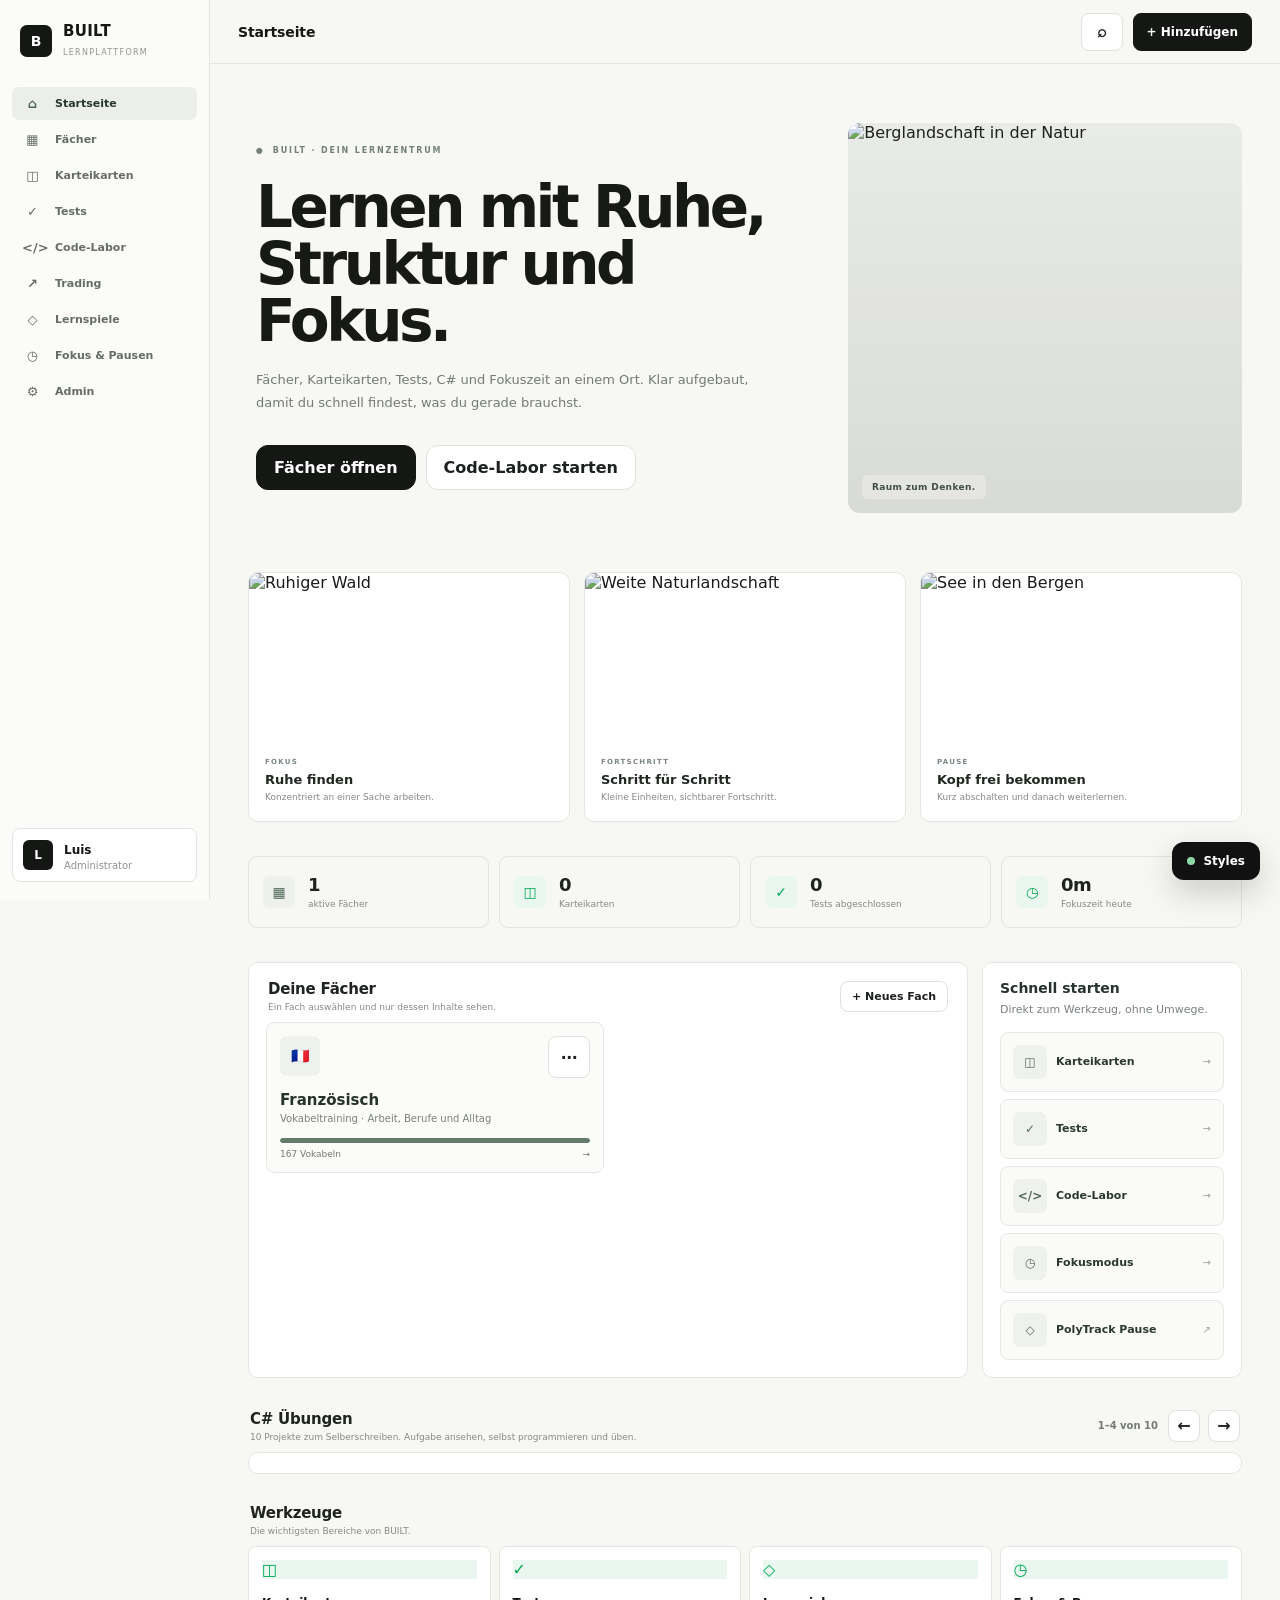
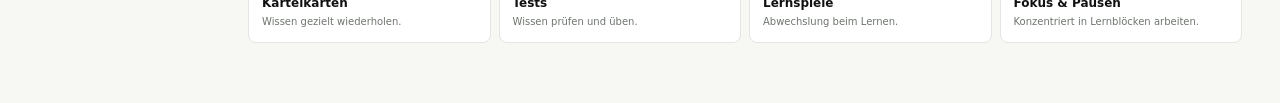
==== commit dc266a93: "Add complete Trading learning section with simulator" ====
--- a/public/styles/alpine-minimal.html
+++ b/public/styles/alpine-minimal.html
@@ -3803,6 +3803,173 @@
   #builtStyleMenu a small{font-size:9px;opacity:.62;font-weight:700}
   @media(max-width:700px){#builtStyleSwitcher{right:12px;bottom:12px}#builtStyleMenu{width:210px}}
 </style>
+
+<style id="builtCasinoStyles">
+  .casino-wallet{display:flex;align-items:center;gap:12px;padding:11px 14px;border:1px solid var(--line);border-radius:14px;background:var(--panel)}
+  .casino-wallet span{font-size:11px;color:var(--muted);font-weight:800;text-transform:uppercase;letter-spacing:.08em}
+  .casino-wallet strong{font-size:22px;letter-spacing:-.04em}
+  .casino-grid{display:grid;grid-template-columns:1fr 1fr;gap:18px}
+  .casino-card{background:var(--panel);border:1px solid var(--line);border-radius:20px;padding:22px;box-shadow:0 10px 32px rgba(0,0,0,.06)}
+  .casino-card-head{display:flex;justify-content:space-between;align-items:flex-start;gap:14px}
+  .casino-card-head h3{margin:3px 0 0;font-size:29px;letter-spacing:-.05em}
+  .casino-kicker{font-size:9px;font-weight:900;letter-spacing:.16em;color:var(--accent);text-transform:uppercase}
+  .casino-chip{width:48px;height:48px;border-radius:50%;display:grid;place-items:center;background:var(--accent-soft);color:var(--accent);font-size:22px;font-weight:900;border:1px solid var(--line)}
+  .bj-table{margin:20px 0;background:var(--panel-2);border:1px solid var(--line);border-radius:16px;padding:18px}
+  .bj-label{display:flex;align-items:center;justify-content:space-between;margin-bottom:10px;font-size:12px;color:var(--muted)}
+  .bj-label strong{font-size:18px;color:var(--text)}
+  .bj-divider{height:1px;background:var(--line);margin:16px 0}
+  .playing-cards{display:flex;gap:8px;min-height:74px;align-items:center;flex-wrap:wrap}
+  .playing-card,.card-placeholder{width:50px;height:70px;border-radius:9px;display:grid;place-items:center;background:#fff;color:#16181d;border:1px solid rgba(0,0,0,.12);box-shadow:0 5px 14px rgba(0,0,0,.08);font-size:19px;font-weight:850}
+  .playing-card.red{color:#d84b55}
+  .card-placeholder{background:var(--panel);color:var(--muted);border-color:var(--line)}
+  .casino-status{min-height:42px;display:flex;align-items:center;margin:14px 0;padding:10px 12px;border-radius:11px;background:var(--panel-2);border:1px solid var(--line);color:var(--muted);font-size:12px;font-weight:700}
+  .casino-controls{display:flex;gap:10px;align-items:end;flex-wrap:wrap}
+  .casino-controls label{display:grid;gap:6px;color:var(--muted);font-size:10px;font-weight:850;text-transform:uppercase;letter-spacing:.06em}
+  .casino-controls input{width:105px;height:40px;padding:0 10px;border-radius:10px;border:1px solid var(--line);background:var(--panel-2);color:var(--text);outline:none}
+  .casino-controls input:focus{border-color:var(--accent)}
+  .roulette-mini-wheel{width:52px;height:52px;border-radius:50%;display:grid;place-items:center;background:conic-gradient(#be3e4a 0 25%,#17191e 25% 50%,#be3e4a 50% 75%,#17191e 75%);border:4px solid var(--panel-2);box-shadow:0 0 0 1px var(--line)}
+  .roulette-mini-wheel span{width:16px;height:16px;border-radius:50%;display:grid;place-items:center;background:#f2ead8;color:#111;font-size:9px}
+  .roulette-result{margin:20px 0;text-align:center;padding:18px;border:1px solid var(--line);border-radius:16px;background:var(--panel-2)}
+  .roulette-result span,.roulette-result small{display:block;color:var(--muted);font-size:10px}
+  .roulette-result strong{display:block;font-size:52px;line-height:1;margin:9px 0;letter-spacing:-.06em}
+  .roulette-bets{display:grid;grid-template-columns:repeat(5,1fr);gap:7px;margin-bottom:14px}
+  .roulette-choice{border:1px solid var(--line);background:var(--panel-2);color:var(--text);border-radius:9px;padding:9px 5px;font-size:11px;font-weight:800;cursor:pointer}
+  .roulette-choice.active{border-color:var(--accent);box-shadow:0 0 0 2px color-mix(in srgb,var(--accent) 18%,transparent)}
+  .roulette-choice[data-roulette-bet="red"].active{background:#9f313d;color:#fff;border-color:#bd4a55}
+  .roulette-choice[data-roulette-bet="black"].active{background:#17191d;color:#fff;border-color:#4b5058}
+  .roulette-number-wrap{display:none!important}
+  .roulette-number-wrap.show{display:grid!important}
+  .casino-note{margin-top:14px;color:var(--muted);font-size:11px;line-height:1.55;text-align:center}
+  @media(max-width:950px){.casino-grid{grid-template-columns:1fr}}
+  @media(max-width:600px){.roulette-bets{grid-template-columns:repeat(2,1fr)}.casino-wallet{width:100%;justify-content:space-between}.page-title{flex-wrap:wrap}}
+
+  /* Real spinning roulette wheel */
+  .roulette-card .casino-card-head{align-items:center}
+  .roulette-wheel-wrap{
+    position:relative;
+    width:168px;
+    height:168px;
+    flex:0 0 168px;
+    margin-left:auto;
+  }
+  .roulette-wheel{
+    position:absolute;
+    inset:9px;
+    border-radius:50%;
+    border:5px solid #d8c6a0;
+    box-shadow:
+      0 0 0 2px rgba(0,0,0,.25),
+      0 10px 26px rgba(0,0,0,.18),
+      inset 0 0 0 10px rgba(255,255,255,.08);
+    transition:transform 4.2s cubic-bezier(.12,.68,.18,1);
+    overflow:hidden;
+    will-change:transform;
+  }
+  .roulette-wheel:after{
+    content:"";
+    position:absolute;
+    inset:23%;
+    border-radius:50%;
+    background:radial-gradient(circle at 40% 35%,#f2ead8,#c9b17e 58%,#887247 100%);
+    border:3px solid rgba(255,255,255,.45);
+    box-shadow:0 3px 14px rgba(0,0,0,.28);
+    z-index:3;
+  }
+  .roulette-wheel-center{
+    position:absolute;
+    inset:38%;
+    z-index:5;
+    border-radius:50%;
+    background:#16181d;
+    border:2px solid #e3d3ad;
+    display:grid;
+    place-items:center;
+    color:#f5ead3;
+    font-size:7px;
+    font-weight:900;
+    letter-spacing:.12em;
+  }
+  .roulette-pointer{
+    position:absolute;
+    z-index:8;
+    top:-1px;
+    left:50%;
+    transform:translateX(-50%);
+    width:0;height:0;
+    border-left:10px solid transparent;
+    border-right:10px solid transparent;
+    border-top:0;
+    border-bottom:20px solid #f0dcae;
+    filter:drop-shadow(0 2px 3px rgba(0,0,0,.35));
+  }
+  .roulette-wheel-number{
+    position:absolute;
+    left:50%;
+    top:50%;
+    width:18px;
+    height:18px;
+    margin:-9px;
+    display:grid;
+    place-items:center;
+    color:#fff;
+    font-size:6.5px;
+    font-weight:900;
+    line-height:1;
+    z-index:2;
+    transform-origin:50% 50%;
+    text-shadow:0 1px 2px rgba(0,0,0,.8);
+    pointer-events:none;
+  }
+  .roulette-wheel.spinning{
+    filter:saturate(1.06);
+  }
+  .roulette-result{margin-top:16px}
+  @media(max-width:620px){
+    .roulette-card .casino-card-head{align-items:flex-start}
+    .roulette-wheel-wrap{width:126px;height:126px;flex-basis:126px}
+    .roulette-wheel{inset:7px;border-width:4px}
+    .roulette-pointer{border-left-width:8px;border-right-width:8px;border-bottom-width:16px}
+    .roulette-wheel-number{font-size:5.5px}
+  }
+
+</style>
+
+
+<style id="builtTradingStyles">
+  .trading-hero{display:grid;grid-template-columns:1.6fr .4fr;gap:18px;padding:26px;margin-bottom:16px;background:var(--panel);border:1px solid var(--line);border-radius:20px}
+  .trading-kicker{display:block;font-size:9px;font-weight:900;letter-spacing:.16em;color:var(--accent);margin-bottom:8px}
+  .trading-hero h3{font-size:32px;margin:0 0 8px;letter-spacing:-.045em}
+  .trading-hero p{margin:0;color:var(--muted);line-height:1.65;max-width:760px}
+  .trading-progress-card{display:flex;flex-direction:column;justify-content:center;padding:18px;border:1px solid var(--line);border-radius:14px;background:var(--panel-2)}
+  .trading-progress-card span{font-size:10px;color:var(--muted);font-weight:800;text-transform:uppercase;letter-spacing:.08em}
+  .trading-progress-card strong{font-size:34px;margin:6px 0}
+  .trading-progress{height:7px;border-radius:999px;background:var(--line);overflow:hidden}.trading-progress i{display:block;height:100%;width:0;background:var(--accent);border-radius:999px;transition:.25s}
+  .trading-tabs{display:flex;gap:8px;flex-wrap:wrap;margin:0 0 16px}
+  .trading-tabs button{border:1px solid var(--line);background:var(--panel);color:var(--muted);padding:9px 13px;border-radius:10px;font-weight:800;cursor:pointer}
+  .trading-tabs button.active{background:var(--accent);color:#fff;border-color:var(--accent)}
+  .trading-panel{display:none}.trading-panel.active{display:block}
+  .trading-path{display:grid;gap:10px}
+  .trading-module{display:grid;grid-template-columns:48px 1fr auto;gap:15px;align-items:center;padding:17px;background:var(--panel);border:1px solid var(--line);border-radius:14px}
+  .trading-module-no{width:42px;height:42px;border-radius:12px;display:grid;place-items:center;background:var(--accent-soft);color:var(--accent);font-size:11px;font-weight:900}
+  .trading-module h4{margin:0 0 5px}.trading-module p{margin:0;color:var(--muted);font-size:12px;line-height:1.5}
+  .trading-module label{font-size:11px;color:var(--muted);font-weight:750;display:flex;align-items:center;gap:6px;white-space:nowrap}
+  .trading-cheat-grid{display:grid;grid-template-columns:repeat(4,1fr);gap:12px;margin-top:16px}.trading-cheat-grid .panel{padding:18px}.trading-cheat-grid h4{margin:0 0 6px}
+  .trading-risk-grid,.trading-journal-grid{display:grid;grid-template-columns:1.2fr .8fr;gap:16px}.trading-risk-grid .panel,.trading-journal-grid .panel{padding:22px}
+  .trading-form-grid{display:grid;grid-template-columns:1fr 1fr;gap:12px;margin:18px 0}
+  .trading-form-grid label,.trading-journal-label{display:grid;gap:6px;color:var(--muted);font-size:10px;font-weight:850;text-transform:uppercase;letter-spacing:.05em}
+  .trading-form-grid input,.trading-journal-label input,.trading-journal-label textarea{border:1px solid var(--line);background:var(--panel-2);color:var(--text);border-radius:10px;padding:10px 11px;outline:none}
+  .trading-risk-result{margin-top:14px;padding:13px;border-radius:11px;background:var(--panel-2);border:1px solid var(--line);font-weight:750}
+  .trading-rules{display:grid;gap:10px;margin-top:14px}.trading-rules>div{display:grid;grid-template-columns:28px 1fr;gap:10px;padding:10px 0;border-bottom:1px solid var(--line)}.trading-rules>div:last-child{border-bottom:0}.trading-rules b{color:var(--accent)}
+  .paper-sim{background:var(--panel);border:1px solid var(--line);border-radius:18px;padding:22px}.paper-sim-top{display:flex;justify-content:space-between;gap:20px;align-items:flex-start}.paper-sim-top h3{margin:0;font-size:24px}.paper-balance{text-align:right}.paper-balance span{display:block;color:var(--muted);font-size:10px}.paper-balance strong{font-size:24px}
+  #paperChart{display:block;width:100%;height:330px;margin:18px 0;background:var(--panel-2);border:1px solid var(--line);border-radius:14px}
+  .paper-price-row{display:grid;grid-template-columns:repeat(3,1fr);gap:10px;margin-bottom:14px}.paper-price-row>div{padding:12px;background:var(--panel-2);border:1px solid var(--line);border-radius:10px}.paper-price-row span{display:block;color:var(--muted);font-size:9px;text-transform:uppercase}.paper-price-row strong{display:block;margin-top:4px}
+  .paper-controls{display:flex;gap:9px;flex-wrap:wrap;align-items:end}.paper-controls label{display:grid;gap:6px;color:var(--muted);font-size:10px;font-weight:800;text-transform:uppercase}.paper-controls input{width:115px;padding:10px;border:1px solid var(--line);background:var(--panel-2);color:var(--text);border-radius:10px}
+  .trading-journal-label{margin:14px 0}.trading-save-state{margin-left:10px;color:var(--muted);font-size:11px}
+  .trading-glossary{display:grid;grid-template-columns:repeat(2,1fr);gap:10px}.trading-glossary article{padding:15px;background:var(--panel);border:1px solid var(--line);border-radius:12px}.trading-glossary b{display:block;margin-bottom:5px}.trading-glossary span{color:var(--muted);font-size:12px;line-height:1.5}
+  @media(max-width:1000px){.trading-hero,.trading-risk-grid,.trading-journal-grid{grid-template-columns:1fr}.trading-cheat-grid{grid-template-columns:1fr 1fr}}
+  @media(max-width:650px){.trading-module{grid-template-columns:42px 1fr}.trading-module label{grid-column:2}.trading-form-grid,.trading-glossary,.paper-price-row{grid-template-columns:1fr}.trading-cheat-grid{grid-template-columns:1fr}.paper-sim-top{flex-direction:column}.paper-balance{text-align:left}}
+</style>
+
 </head>
 <body>
 <div class="app">
@@ -3817,6 +3984,7 @@
       <button data-page="flashcards"><span class="ico">◫</span>Karteikarten</button>
       <button data-page="tests"><span class="ico">✓</span>Tests</button>
       <button data-page="code"><span class="ico">&lt;/&gt;</span>Code-Labor</button>
+      <button data-page="trading"><span class="ico">↗</span>Trading</button>
       <button data-page="games"><span class="ico">◇</span>Lernspiele</button>
       <button data-page="focus"><span class="ico">◷</span>Fokus & Pausen</button>
       <button data-page="admin"><span class="ico">⚙</span>Admin</button>
@@ -3994,13 +4162,268 @@
         </div>
       </section>
 
+      <section class="page" id="page-trading">
+        <div class="page-title">
+          <div>
+            <h2>Trading lernen</h2>
+            <p>Von den Grundlagen bis zu Risiko, Strategie, Psychologie und Paper Trading.</p>
+          </div>
+          <span class="status">Nur Lernmodus</span>
+        </div>
+
+        <div class="trading-hero">
+          <div>
+            <span class="trading-kicker">BUILT TRADING ACADEMY</span>
+            <h3>Verstehen, üben, testen.</h3>
+            <p>Kein Echtgeld, keine Signale. Du lernst zuerst Marktmechanik, Risiko und saubere Entscheidungsprozesse und kannst danach im Simulator üben.</p>
+          </div>
+          <div class="trading-progress-card">
+            <span>Fortschritt</span>
+            <strong id="tradingProgressText">0%</strong>
+            <div class="trading-progress"><i id="tradingProgressBar"></i></div>
+          </div>
+        </div>
+
+        <div class="trading-tabs" id="tradingTabs">
+          <button class="active" data-trading-tab="path">Lernpfad</button>
+          <button data-trading-tab="risk">Risiko</button>
+          <button data-trading-tab="sim">Simulator</button>
+          <button data-trading-tab="journal">Journal</button>
+          <button data-trading-tab="glossary">Glossar</button>
+        </div>
+
+        <div class="trading-panel active" data-trading-panel="path">
+          <div class="trading-path">
+            <article class="trading-module">
+              <div class="trading-module-no">01</div>
+              <div><h4>Marktgrundlagen</h4><p>Bid/Ask, Spread, Liquidität, Market- und Limit-Orders, Long/Short, Hebel und Margin.</p></div>
+              <label><input class="trading-check" type="checkbox" data-trading-check="market"> Erledigt</label>
+            </article>
+            <article class="trading-module">
+              <div class="trading-module-no">02</div>
+              <div><h4>Chart lesen</h4><p>Candlesticks, Zeitrahmen, Trends, Hochs/Tiefs, Support und Resistance.</p></div>
+              <label><input class="trading-check" type="checkbox" data-trading-check="chart"> Erledigt</label>
+            </article>
+            <article class="trading-module">
+              <div class="trading-module-no">03</div>
+              <div><h4>Marktstruktur</h4><p>Higher Highs, Lower Lows, Break of Structure, Range, Trend und Konsolidierung.</p></div>
+              <label><input class="trading-check" type="checkbox" data-trading-check="structure"> Erledigt</label>
+            </article>
+            <article class="trading-module">
+              <div class="trading-module-no">04</div>
+              <div><h4>Technische Analyse</h4><p>Moving Averages, RSI, Volumen und ATR. Indikatoren als Hilfe, nicht als Garantie.</p></div>
+              <label><input class="trading-check" type="checkbox" data-trading-check="ta"> Erledigt</label>
+            </article>
+            <article class="trading-module">
+              <div class="trading-module-no">05</div>
+              <div><h4>Risk Management</h4><p>Positionsgrösse, Stop-Loss, Risk/Reward, Maximalverlust pro Trade und Drawdown.</p></div>
+              <label><input class="trading-check" type="checkbox" data-trading-check="risk"> Erledigt</label>
+            </article>
+            <article class="trading-module">
+              <div class="trading-module-no">06</div>
+              <div><h4>Strategie bauen</h4><p>Setup, Entry, Invalidierung, Stop, Target, Marktbedingungen und klare Regeln.</p></div>
+              <label><input class="trading-check" type="checkbox" data-trading-check="strategy"> Erledigt</label>
+            </article>
+            <article class="trading-module">
+              <div class="trading-module-no">07</div>
+              <div><h4>Backtesting</h4><p>Historische Trades testen, Trefferquote, durchschnittliches R, Erwartungswert und Stichprobengrösse.</p></div>
+              <label><input class="trading-check" type="checkbox" data-trading-check="backtest"> Erledigt</label>
+            </article>
+            <article class="trading-module">
+              <div class="trading-module-no">08</div>
+              <div><h4>Psychologie</h4><p>FOMO, Revenge Trading, Overtrading, Verlustserien, Geduld und Regelkonstanz.</p></div>
+              <label><input class="trading-check" type="checkbox" data-trading-check="psych"> Erledigt</label>
+            </article>
+          </div>
+
+          <div class="trading-cheat-grid">
+            <div class="card panel"><h4>Long</h4><p class="muted">Du profitierst im Simulator, wenn der Kurs steigt.</p></div>
+            <div class="card panel"><h4>Short</h4><p class="muted">Du profitierst im Simulator, wenn der Kurs fällt.</p></div>
+            <div class="card panel"><h4>R-Multiple</h4><p class="muted">Ergebnis relativ zum anfänglich riskierten Betrag. +2R bedeutet das Doppelte des Risikos gewonnen.</p></div>
+            <div class="card panel"><h4>Hebel</h4><p class="muted">Vergrössert Markt-Exposure und damit Gewinne wie Verluste. Kein Ersatz für gutes Risikomanagement.</p></div>
+          </div>
+        </div>
+
+        <div class="trading-panel" data-trading-panel="risk">
+          <div class="trading-risk-grid">
+            <div class="card panel trading-calculator">
+              <h3>Positionsgrössen-Rechner</h3>
+              <p class="muted">Berechnet die theoretische Positionsgrösse anhand deines maximalen Risikos.</p>
+              <div class="trading-form-grid">
+                <label>Kontogrösse<input id="riskAccount" type="number" min="1" value="10000"></label>
+                <label>Risiko pro Trade %<input id="riskPercent" type="number" min="0.1" max="100" step="0.1" value="1"></label>
+                <label>Entry<input id="riskEntry" type="number" min="0.0001" step="0.01" value="100"></label>
+                <label>Stop-Loss<input id="riskStop" type="number" min="0.0001" step="0.01" value="98"></label>
+              </div>
+              <button class="btn primary" id="riskCalcBtn">Berechnen</button>
+              <div class="trading-risk-result" id="riskResult">Max. Risiko: – · Positionsgrösse: –</div>
+            </div>
+
+            <div class="card panel">
+              <h3>Risk-Regeln</h3>
+              <div class="trading-rules">
+                <div><b>1.</b><span>Vor dem Entry wissen, wo der Trade ungültig wird.</span></div>
+                <div><b>2.</b><span>Positionsgrösse aus dem Risiko berechnen, nicht umgekehrt.</span></div>
+                <div><b>3.</b><span>Nach Verlusten Risiko nicht impulsiv erhöhen.</span></div>
+                <div><b>4.</b><span>Hebel verändert nicht die Qualität eines Setups.</span></div>
+                <div><b>5.</b><span>Drawdown-Limit definieren und bei Erreichen stoppen.</span></div>
+              </div>
+            </div>
+          </div>
+        </div>
+
+        <div class="trading-panel" data-trading-panel="sim">
+          <div class="paper-sim">
+            <div class="paper-sim-top">
+              <div><span class="trading-kicker">PAPER TRADING</span><h3>BUILT Market Simulator</h3></div>
+              <div class="paper-balance"><span>Virtuelles Kapital</span><strong id="paperBalance">10'000.00</strong></div>
+            </div>
+            <canvas id="paperChart" width="900" height="330"></canvas>
+            <div class="paper-price-row">
+              <div><span>Kurs</span><strong id="paperPrice">100.00</strong></div>
+              <div><span>Position</span><strong id="paperPosition">Keine</strong></div>
+              <div><span>Unrealisiert</span><strong id="paperPnl">0.00</strong></div>
+            </div>
+            <div class="paper-controls">
+              <label>Positionsgrösse<input id="paperSize" type="number" min="1" step="1" value="10"></label>
+              <button class="btn primary" id="paperLong">Long</button>
+              <button class="btn" id="paperShort">Short</button>
+              <button class="btn" id="paperNext">Nächste Kerze</button>
+              <button class="btn" id="paperClose">Position schliessen</button>
+              <button class="btn" id="paperReset">Simulator zurücksetzen</button>
+            </div>
+            <div class="casino-status" id="paperStatus">Paper Trading verwendet nur virtuelles Kapital.</div>
+          </div>
+        </div>
+
+        <div class="trading-panel" data-trading-panel="journal">
+          <div class="trading-journal-grid">
+            <div class="card panel">
+              <h3>Trading Journal</h3>
+              <p class="muted">Speichere deine Überlegungen. Das Journal bleibt auf diesem Gerät erhalten.</p>
+              <label class="trading-journal-label">Setup<input id="journalSetup" placeholder="z. B. Breakout + Retest"></label>
+              <label class="trading-journal-label">Warum der Trade?<textarea id="journalReason" rows="4" placeholder="Marktstruktur, Trigger, Invalidierung ..."></textarea></label>
+              <label class="trading-journal-label">Was habe ich gelernt?<textarea id="journalLearned" rows="4" placeholder="Was war gut? Was ändere ich?"></textarea></label>
+              <button class="btn primary" id="journalSave">Journal speichern</button>
+              <span class="trading-save-state" id="journalState"></span>
+            </div>
+            <div class="card panel">
+              <h3>Vor jedem Trade</h3>
+              <div class="trading-rules">
+                <div><b>□</b><span>Passt der Trade zu meinem Setup?</span></div>
+                <div><b>□</b><span>Wo liegt die Invalidierung?</span></div>
+                <div><b>□</b><span>Wie viel riskiere ich?</span></div>
+                <div><b>□</b><span>Ist das Chance-Risiko-Verhältnis sinnvoll?</span></div>
+                <div><b>□</b><span>Handle ich aus Plan oder Emotion?</span></div>
+              </div>
+            </div>
+          </div>
+        </div>
+
+        <div class="trading-panel" data-trading-panel="glossary">
+          <div class="trading-glossary">
+            <article><b>Bid</b><span>Höchster Preis, den Käufer aktuell bieten.</span></article>
+            <article><b>Ask</b><span>Niedrigster Preis, zu dem Verkäufer anbieten.</span></article>
+            <article><b>Spread</b><span>Differenz zwischen Bid und Ask.</span></article>
+            <article><b>Liquidity</b><span>Wie leicht ein Markt grosse Orders aufnehmen kann.</span></article>
+            <article><b>Volatility</b><span>Stärke und Geschwindigkeit von Preisbewegungen.</span></article>
+            <article><b>Stop-Loss</b><span>Vorab definierter Ausstieg, wenn die Idee invalidiert wird.</span></article>
+            <article><b>Take-Profit</b><span>Vorab definierter Zielbereich für Gewinnmitnahme.</span></article>
+            <article><b>Drawdown</b><span>Rückgang vom bisherigen Kontohöchststand.</span></article>
+            <article><b>Leverage</b><span>Hebel, der Markt-Exposure relativ zum Kapital vergrössert.</span></article>
+            <article><b>Margin</b><span>Kapital, das für eine gehebelte Position gebunden wird.</span></article>
+            <article><b>Breakout</b><span>Ausbruch des Preises aus einem definierten Bereich.</span></article>
+            <article><b>Retest</b><span>Erneuter Test eines zuvor gebrochenen Levels.</span></article>
+            <article><b>R</b><span>Einheit für das Risiko eines Trades.</span></article>
+            <article><b>Expectancy</b><span>Durchschnittlich erwartetes Ergebnis pro Trade über viele Trades.</span></article>
+            <article><b>Backtest</b><span>Strategie auf historischen Daten nach festen Regeln testen.</span></article>
+            <article><b>Paper Trading</b><span>Simulation ohne Echtgeld.</span></article>
+          </div>
+        </div>
+
+        <div class="casino-note">Trading kann zu erheblichen Verlusten führen. Dieser Bereich dient ausschliesslich zum Lernen und Simulieren und stellt keine Anlageberatung oder Handelsempfehlung dar.</div>
+      </section>
+
       <section class="page" id="page-games">
-        <div class="page-title"><div><h2>Lernspiele</h2><p>Abwechslung für Wiederholung und Pausen.</p></div></div>
-        <div class="grid games-grid">
-          <div class="card game-card"><div class="tool-icon">⚡</div><h3>Schnellquiz</h3><p class="muted">Kurze Fragen gegen die Zeit.</p><button class="btn" disabled>Kommt bald</button></div>
-          <div class="card game-card"><div class="tool-icon">🧠</div><h3>Memory</h3><p class="muted">Begriffe und Definitionen verbinden.</p><button class="btn" disabled>Kommt bald</button></div>
-          <div class="card game-card"><div class="tool-icon">🏁</div><h3>PolyTrack Pause</h3><p class="muted">Eine kurze Pause zwischen zwei Lernblöcken.</p><a class="btn" href="https://www.kodub.com/apps/polytrack" target="_blank" rel="noopener" style="display:inline-block;text-decoration:none">Öffnen</a></div>
+        <div class="page-title">
+          <div>
+            <h2>Pausenspiele</h2>
+            <p>Blackjack und Roulette mit virtuellen BUILT Coins – nur zum Spielen, ohne Echtgeld.</p>
+          </div>
+          <div class="casino-wallet"><span>BUILT Coins</span><strong id="casinoCoins">1'000</strong></div>
         </div>
+
+        <div class="casino-grid">
+          <section class="casino-card">
+            <div class="casino-card-head">
+              <div><span class="casino-kicker">BLACKJACK</span><h3>21</h3></div>
+              <div class="casino-chip">♠</div>
+            </div>
+            <p class="muted">Komme näher an 21 als der Dealer, ohne darüber zu gehen.</p>
+
+            <div class="bj-table">
+              <div class="bj-hand">
+                <div class="bj-label"><span>Dealer</span><strong id="bjDealerValue">–</strong></div>
+                <div class="playing-cards" id="bjDealerCards"><span class="card-placeholder">?</span></div>
+              </div>
+              <div class="bj-divider"></div>
+              <div class="bj-hand">
+                <div class="bj-label"><span>Du</span><strong id="bjPlayerValue">–</strong></div>
+                <div class="playing-cards" id="bjPlayerCards"><span class="card-placeholder">?</span></div>
+              </div>
+            </div>
+
+            <div class="casino-status" id="bjStatus">Einsatz wählen und Runde starten.</div>
+            <div class="casino-controls">
+              <label>Einsatz
+                <input id="bjBet" type="number" min="10" step="10" value="50" inputmode="numeric">
+              </label>
+              <button class="btn primary" id="bjDeal">Runde starten</button>
+              <button class="btn" id="bjHit" disabled>Karte</button>
+              <button class="btn" id="bjStand" disabled>Halten</button>
+            </div>
+          </section>
+
+          <section class="casino-card roulette-card">
+            <div class="casino-card-head">
+              <div><span class="casino-kicker">ROULETTE</span><h3>European</h3></div>
+              <div class="roulette-wheel-wrap" aria-label="Roulette-Rad">
+                <div class="roulette-pointer"></div>
+                <div class="roulette-wheel" id="rouletteWheel">
+                  <div class="roulette-wheel-center"><span>BUILT</span></div>
+                </div>
+              </div>
+            </div>
+            <p class="muted">Setze auf Rot, Schwarz, Gerade, Ungerade oder eine einzelne Zahl.</p>
+
+            <div class="roulette-result">
+              <span>Letzte Zahl</span>
+              <strong id="rouletteNumber">–</strong>
+              <small id="rouletteColour">Bereit</small>
+            </div>
+
+            <div class="roulette-bets">
+              <button class="roulette-choice active" data-roulette-bet="red">Rot</button>
+              <button class="roulette-choice" data-roulette-bet="black">Schwarz</button>
+              <button class="roulette-choice" data-roulette-bet="even">Gerade</button>
+              <button class="roulette-choice" data-roulette-bet="odd">Ungerade</button>
+              <button class="roulette-choice" data-roulette-bet="number">Zahl</button>
+            </div>
+
+            <div class="casino-controls roulette-controls">
+              <label>Einsatz
+                <input id="rouletteBet" type="number" min="10" step="10" value="50" inputmode="numeric">
+              </label>
+              <label id="roulettePickWrap" class="roulette-number-wrap">Zahl
+                <input id="roulettePick" type="number" min="0" max="36" value="7" inputmode="numeric">
+              </label>
+              <button class="btn primary" id="rouletteSpin">Drehen</button>
+            </div>
+            <div class="casino-status" id="rouletteStatus">Wähle deinen Einsatz.</div>
+          </section>
+        </div>
+
+        <div class="casino-note">Die Coins haben keinen Geldwert und können nicht gekauft, ausgezahlt oder übertragen werden. Dein Coin-Stand wird auf diesem Gerät im Browser gespeichert.</div>
       </section>
 
       <section class="page" id="page-focus">
@@ -4081,7 +4504,7 @@
 
   const pages = document.querySelectorAll('.page');
   const navButtons = document.querySelectorAll('.nav button[data-page]');
-  const titleMap = {home:'Startseite',subjects:'Fächer',flashcards:'Karteikarten',tests:'Tests',code:'Code-Labor',games:'Lernspiele',focus:'Fokus & Pausen',admin:'Admin Center'};
+  const titleMap = {home:'Startseite',subjects:'Fächer',flashcards:'Karteikarten',tests:'Tests',code:'Code-Labor',games:'Lernspiele',trading:'Trading lernen',focus:'Fokus & Pausen',admin:'Admin Center'};
 
   function navigate(page){
     pages.forEach(p=>p.classList.toggle('active',p.id==='page-'+page));
@@ -5389,6 +5812,11 @@
 
 
 
+<!-- BUILT_CANONICAL_STYLE_URL -->
+<script>
+try { history.replaceState({ builtStylePreview: true }, '', '/'); } catch (e) {}
+</script>
+
 <!-- BUILT STYLE SWITCHER -->
 <div id="builtStyleSwitcher">
   <div id="builtStyleMenu">
@@ -5407,5 +5835,311 @@
   document.addEventListener('keydown',function(e){if(e.key==='Escape')m.classList.remove('open')});
 })();
 </script>
+
+<script id="builtCasinoScript">
+(function(){
+  const COINS_KEY='built_casino_coins_v1';
+  const COINS_VERSION_KEY='built_casino_coins_version_v2';
+  if(localStorage.getItem(COINS_VERSION_KEY)!=='2'){
+    localStorage.setItem(COINS_KEY,'1000');
+    localStorage.setItem(COINS_VERSION_KEY,'2');
+  }
+  let coins=Number(localStorage.getItem(COINS_KEY));
+  if(!Number.isFinite(coins)) coins=1000;
+
+  const money=n=>Number.isInteger(n)?n.toLocaleString("de-CH"):n.toLocaleString("de-CH",{maximumFractionDigits:1});
+  function saveCoins(){
+    coins=Math.max(0,Math.round(coins*2)/2);
+    localStorage.setItem(COINS_KEY,String(coins));
+    document.querySelectorAll('#casinoCoins').forEach(el=>el.textContent=money(coins));
+  }
+  saveCoins();
+
+  function rng(max){
+    if(window.crypto&&crypto.getRandomValues){
+      const a=new Uint32Array(1);crypto.getRandomValues(a);return a[0]%max;
+    }
+    return Math.floor(Math.random()*max);
+  }
+  function validBet(input){
+    const bet=Number(input.value);
+    if(!Number.isFinite(bet)||bet<10){return {ok:false,msg:'Mindesteinsatz: 10 Coins.'}}
+    if(bet>coins){return {ok:false,msg:'Du hast nicht genügend Coins.'}}
+    return {ok:true,bet};
+  }
+
+  const suits=['♠','♥','♦','♣'];
+  const ranks=['A','2','3','4','5','6','7','8','9','10','J','Q','K'];
+  let bjDeck=[],bjPlayer=[],bjDealer=[],bjBet=0,bjLive=false;
+
+  function makeDeck(){
+    const d=[];
+    for(const s of suits) for(const r of ranks) d.push({r,s});
+    for(let i=d.length-1;i>0;i--){const j=rng(i+1);[d[i],d[j]]=[d[j],d[i]]}
+    return d;
+  }
+  function handValue(hand){
+    let total=0,aces=0;
+    hand.forEach(c=>{if(c.r==='A'){total+=11;aces++}else if(['J','Q','K'].includes(c.r))total+=10;else total+=Number(c.r)});
+    while(total>21&&aces){total-=10;aces--}
+    return total;
+  }
+  function renderCards(id,hand,hideSecond=false){
+    const el=document.getElementById(id);if(!el)return;
+    el.innerHTML=hand.map((c,i)=>{
+      if(hideSecond&&i===1) return '<span class="playing-card">?</span>';
+      const red=c.s==='♥'||c.s==='♦';
+      return '<span class="playing-card '+(red?'red':'')+'">'+c.r+c.s+'</span>';
+    }).join('');
+  }
+  function renderBJ(hideDealer=false){
+    renderCards('bjPlayerCards',bjPlayer,false);
+    renderCards('bjDealerCards',bjDealer,hideDealer);
+    const pv=document.getElementById('bjPlayerValue'),dv=document.getElementById('bjDealerValue');
+    if(pv)pv.textContent=bjPlayer.length?handValue(bjPlayer):'–';
+    if(dv)dv.textContent=bjDealer.length?(hideDealer?'?':handValue(bjDealer)):'–';
+  }
+  function setBJStatus(msg){const el=document.getElementById('bjStatus');if(el)el.textContent=msg}
+  function bjButtons(live){
+    const hit=document.getElementById('bjHit'),stand=document.getElementById('bjStand'),deal=document.getElementById('bjDeal');
+    if(hit)hit.disabled=!live;if(stand)stand.disabled=!live;if(deal)deal.disabled=live;
+  }
+  function settleBJ(result){
+    bjLive=false;bjButtons(false);
+    let award=0,msg='';
+    if(result==='blackjack'){award=bjBet*2.5;msg='Blackjack! +'+money(award-bjBet)+' Coins.'}
+    if(result==='win'){award=bjBet*2;msg='Gewonnen! +'+money(bjBet)+' Coins.'}
+    if(result==='push'){award=bjBet;msg='Unentschieden. Einsatz zurück.'}
+    if(result==='lose'){award=0;msg='Dealer gewinnt. -'+money(bjBet)+' Coins.'}
+    coins+=award;saveCoins();renderBJ(false);setBJStatus(msg);
+  }
+  function finishDealer(){
+    while(handValue(bjDealer)<17) bjDealer.push(bjDeck.pop());
+    const p=handValue(bjPlayer),d=handValue(bjDealer);
+    if(d>21||p>d) settleBJ('win');
+    else if(p===d) settleBJ('push');
+    else settleBJ('lose');
+  }
+
+  document.getElementById('bjDeal')?.addEventListener('click',()=>{
+    const input=document.getElementById('bjBet'),v=validBet(input);
+    if(!v.ok){setBJStatus(v.msg);return}
+    bjBet=v.bet;coins-=bjBet;saveCoins();
+    bjDeck=makeDeck();bjPlayer=[bjDeck.pop(),bjDeck.pop()];bjDealer=[bjDeck.pop(),bjDeck.pop()];bjLive=true;bjButtons(true);renderBJ(true);
+    const p=handValue(bjPlayer),d=handValue(bjDealer);
+    if(p===21&&d===21) settleBJ('push');
+    else if(p===21) settleBJ('blackjack');
+    else setBJStatus('Deine Runde läuft.');
+  });
+  document.getElementById('bjHit')?.addEventListener('click',()=>{
+    if(!bjLive)return;
+    bjPlayer.push(bjDeck.pop());renderBJ(true);
+    const v=handValue(bjPlayer);
+    if(v>21)settleBJ('lose');
+    else if(v===21)finishDealer();
+  });
+  document.getElementById('bjStand')?.addEventListener('click',()=>{if(bjLive)finishDealer()});
+
+  const reds=new Set([1,3,5,7,9,12,14,16,18,19,21,23,25,27,30,32,34,36]);
+  const rouletteOrder=[0,32,15,19,4,21,2,25,17,34,6,27,13,36,11,30,8,23,10,5,24,16,33,1,20,14,31,9,22,18,29,7,28,12,35,3,26];
+  const rouletteWheel=document.getElementById('rouletteWheel');
+  let rouletteRotation=0;
+  let rouletteSpinning=false;
+  let rouletteType='red';
+
+  function buildRouletteWheel(){
+    if(!rouletteWheel)return;
+    const step=360/rouletteOrder.length;
+    const stops=[];
+    rouletteOrder.forEach((n,i)=>{
+      const start=i*step;
+      const end=(i+1)*step;
+      const colour=n===0?'#198754':(reds.has(n)?'#b83f4a':'#181a1f');
+      stops.push(colour+' '+start+'deg '+end+'deg');
+
+      const label=document.createElement('span');
+      label.className='roulette-wheel-number';
+      label.textContent=n;
+      const angle=(i+.5)*step;
+      label.style.transform='rotate('+angle+'deg) translateY(-62px) rotate('+(-angle)+'deg)';
+      rouletteWheel.appendChild(label);
+    });
+    rouletteWheel.style.background='conic-gradient(from -90deg,'+stops.join(',')+')';
+  }
+  buildRouletteWheel();
+  document.querySelectorAll('.roulette-choice').forEach(btn=>{
+    btn.addEventListener('click',()=>{
+      document.querySelectorAll('.roulette-choice').forEach(b=>b.classList.remove('active'));
+      btn.classList.add('active');rouletteType=btn.dataset.rouletteBet;
+      document.getElementById('roulettePickWrap')?.classList.toggle('show',rouletteType==='number');
+    });
+  });
+  function rouletteColour(n){return n===0?'Grün':reds.has(n)?'Rot':'Schwarz'}
+  document.getElementById('rouletteSpin')?.addEventListener('click',()=>{
+    if(rouletteSpinning)return;
+    const status=document.getElementById('rouletteStatus'),input=document.getElementById('rouletteBet'),v=validBet(input);
+    if(!v.ok){if(status)status.textContent=v.msg;return}
+    let pick=Number(document.getElementById('roulettePick')?.value);
+    if(rouletteType==='number'&&(!Number.isInteger(pick)||pick<0||pick>36)){if(status)status.textContent='Wähle eine Zahl zwischen 0 und 36.';return}
+
+    const spinBtn=document.getElementById('rouletteSpin');
+    const bet=v.bet;
+    coins-=bet;saveCoins();
+    rouletteSpinning=true;
+    if(spinBtn){spinBtn.disabled=true;spinBtn.textContent='Dreht …'}
+    if(status)status.textContent='Das Rad dreht …';
+
+    const n=rng(37);
+    const colour=rouletteColour(n);
+    const idx=rouletteOrder.indexOf(n);
+    const step=360/rouletteOrder.length;
+    const target=360-(idx+.5)*step;
+    rouletteRotation += 360*6 + ((target-(rouletteRotation%360)+360)%360);
+
+    if(rouletteWheel){
+      rouletteWheel.classList.add('spinning');
+      rouletteWheel.style.transform='rotate('+rouletteRotation+'deg)';
+    }
+
+    setTimeout(()=>{
+      document.getElementById('rouletteNumber').textContent=n;
+      document.getElementById('rouletteColour').textContent=colour;
+
+      let win=false,multiplier=0;
+      if(rouletteType==='red'){win=reds.has(n);multiplier=2}
+      if(rouletteType==='black'){win=n!==0&&!reds.has(n);multiplier=2}
+      if(rouletteType==='even'){win=n!==0&&n%2===0;multiplier=2}
+      if(rouletteType==='odd'){win=n!==0&&n%2===1;multiplier=2}
+      if(rouletteType==='number'){win=n===pick;multiplier=36}
+
+      if(win){
+        const award=bet*multiplier;
+        coins+=award;saveCoins();
+        if(status)status.textContent='Gewonnen! +'+money(award-bet)+' Coins.';
+      }else if(status){
+        status.textContent='Nicht getroffen. -'+money(bet)+' Coins.';
+      }
+
+      rouletteSpinning=false;
+      rouletteWheel?.classList.remove('spinning');
+      if(spinBtn){spinBtn.disabled=false;spinBtn.textContent='Drehen'}
+    },4300);
+  });
+})();
+</script>
+
+
+<script id="builtTradingScript">
+(function(){
+  const PROGRESS_KEY='built_trading_progress_v1';
+  const JOURNAL_KEY='built_trading_journal_v1';
+  const PAPER_KEY='built_paper_trading_v1';
+
+  document.querySelectorAll('[data-trading-tab]').forEach(btn=>{
+    btn.addEventListener('click',()=>{
+      document.querySelectorAll('[data-trading-tab]').forEach(b=>b.classList.toggle('active',b===btn));
+      document.querySelectorAll('[data-trading-panel]').forEach(p=>p.classList.toggle('active',p.dataset.tradingPanel===btn.dataset.tradingTab));
+      if(btn.dataset.tradingTab==='sim') setTimeout(drawPaperChart,30);
+    });
+  });
+
+  let tradingProgress={};
+  try{tradingProgress=JSON.parse(localStorage.getItem(PROGRESS_KEY)||'{}')}catch(e){}
+  const checks=[...document.querySelectorAll('.trading-check')];
+  function renderTradingProgress(){
+    checks.forEach(ch=>ch.checked=!!tradingProgress[ch.dataset.tradingCheck]);
+    const done=checks.filter(ch=>ch.checked).length;
+    const pct=checks.length?Math.round(done/checks.length*100):0;
+    const txt=document.getElementById('tradingProgressText'),bar=document.getElementById('tradingProgressBar');
+    if(txt)txt.textContent=pct+'%';if(bar)bar.style.width=pct+'%';
+  }
+  checks.forEach(ch=>ch.addEventListener('change',()=>{tradingProgress[ch.dataset.tradingCheck]=ch.checked;localStorage.setItem(PROGRESS_KEY,JSON.stringify(tradingProgress));renderTradingProgress()}));
+  renderTradingProgress();
+
+  document.getElementById('riskCalcBtn')?.addEventListener('click',()=>{
+    const account=Number(document.getElementById('riskAccount').value);
+    const pct=Number(document.getElementById('riskPercent').value);
+    const entry=Number(document.getElementById('riskEntry').value);
+    const stop=Number(document.getElementById('riskStop').value);
+    const out=document.getElementById('riskResult');
+    if(!(account>0&&pct>0&&entry>0&&stop>0&&entry!==stop)){out.textContent='Bitte gültige Werte eingeben.';return}
+    const maxRisk=account*(pct/100);
+    const distance=Math.abs(entry-stop);
+    const units=maxRisk/distance;
+    out.textContent='Max. Risiko: '+maxRisk.toLocaleString('de-CH',{maximumFractionDigits:2})+' · Theoretische Positionsgrösse: '+units.toLocaleString('de-CH',{maximumFractionDigits:4})+' Einheiten';
+  });
+
+  let journal={};try{journal=JSON.parse(localStorage.getItem(JOURNAL_KEY)||'{}')}catch(e){}
+  const js=document.getElementById('journalSetup'),jr=document.getElementById('journalReason'),jl=document.getElementById('journalLearned');
+  if(js)js.value=journal.setup||'';if(jr)jr.value=journal.reason||'';if(jl)jl.value=journal.learned||'';
+  document.getElementById('journalSave')?.addEventListener('click',()=>{
+    journal={setup:js?.value||'',reason:jr?.value||'',learned:jl?.value||'',savedAt:Date.now()};
+    localStorage.setItem(JOURNAL_KEY,JSON.stringify(journal));
+    const state=document.getElementById('journalState');if(state){state.textContent='Gespeichert';setTimeout(()=>state.textContent='',1600)}
+  });
+
+  const defaultPaper={balance:10000,prices:[100],position:null};
+  let paper;
+  try{paper=JSON.parse(localStorage.getItem(PAPER_KEY)||'null')}catch(e){}
+  if(!paper||!Array.isArray(paper.prices)||!paper.prices.length) paper=JSON.parse(JSON.stringify(defaultPaper));
+
+  function savePaper(){localStorage.setItem(PAPER_KEY,JSON.stringify(paper))}
+  function currentPrice(){return paper.prices[paper.prices.length-1]}
+  function unrealized(){
+    if(!paper.position)return 0;
+    const diff=(currentPrice()-paper.position.entry)*(paper.position.side==='long'?1:-1);
+    return diff*paper.position.size;
+  }
+  function nextPaperPrice(){
+    const last=currentPrice();
+    const shock=(Math.random()-.5)*3.2;
+    const drift=(Math.random()-.5)*.4;
+    const next=Math.max(5,last+shock+drift);
+    paper.prices.push(Math.round(next*100)/100);
+    if(paper.prices.length>80)paper.prices.shift();
+    savePaper();renderPaper();
+  }
+  function drawPaperChart(){
+    const canvas=document.getElementById('paperChart');if(!canvas)return;
+    const ctx=canvas.getContext('2d');
+    const rect=canvas.getBoundingClientRect(),dpr=window.devicePixelRatio||1;
+    canvas.width=Math.max(300,Math.floor(rect.width*dpr));canvas.height=Math.floor(330*dpr);ctx.scale(dpr,dpr);
+    const w=rect.width,h=330;ctx.clearRect(0,0,w,h);
+    const vals=paper.prices,min=Math.min(...vals)-2,max=Math.max(...vals)+2,range=Math.max(1,max-min);
+    ctx.strokeStyle='rgba(127,137,150,.18)';ctx.lineWidth=1;
+    for(let i=1;i<5;i++){const y=i*h/5;ctx.beginPath();ctx.moveTo(0,y);ctx.lineTo(w,y);ctx.stroke()}
+    ctx.strokeStyle=getComputedStyle(document.documentElement).getPropertyValue('--accent').trim()||'#6558f5';ctx.lineWidth=2.2;ctx.beginPath();
+    vals.forEach((v,i)=>{const x=vals.length===1?w/2:i*(w/(vals.length-1));const y=h-24-((v-min)/range)*(h-48);if(i===0)ctx.moveTo(x,y);else ctx.lineTo(x,y)});ctx.stroke();
+  }
+  function renderPaper(){
+    const price=currentPrice(),pnl=unrealized();
+    document.getElementById('paperBalance').textContent=paper.balance.toLocaleString('de-CH',{minimumFractionDigits:2,maximumFractionDigits:2});
+    document.getElementById('paperPrice').textContent=price.toFixed(2);
+    document.getElementById('paperPosition').textContent=paper.position?(paper.position.side==='long'?'Long ':'Short ')+paper.position.size+' @ '+paper.position.entry.toFixed(2):'Keine';
+    const pnlEl=document.getElementById('paperPnl');pnlEl.textContent=(pnl>=0?'+':'')+pnl.toFixed(2);
+    pnlEl.style.color=pnl>0?'var(--success)':pnl<0?'var(--danger)':'';
+    drawPaperChart();
+  }
+  function openPaper(side){
+    const size=Number(document.getElementById('paperSize').value),status=document.getElementById('paperStatus');
+    if(paper.position){status.textContent='Schliesse zuerst die bestehende Position.';return}
+    if(!(size>0)){status.textContent='Gib eine gültige Positionsgrösse ein.';return}
+    paper.position={side,size,entry:currentPrice()};savePaper();renderPaper();status.textContent=(side==='long'?'Long':'Short')+' eröffnet.';
+  }
+  document.getElementById('paperLong')?.addEventListener('click',()=>openPaper('long'));
+  document.getElementById('paperShort')?.addEventListener('click',()=>openPaper('short'));
+  document.getElementById('paperNext')?.addEventListener('click',nextPaperPrice);
+  document.getElementById('paperClose')?.addEventListener('click',()=>{
+    const status=document.getElementById('paperStatus');if(!paper.position){status.textContent='Keine offene Position.';return}
+    const pnl=unrealized();paper.balance=Math.round((paper.balance+pnl)*100)/100;paper.position=null;savePaper();renderPaper();status.textContent='Position geschlossen: '+(pnl>=0?'+':'')+pnl.toFixed(2);
+  });
+  document.getElementById('paperReset')?.addEventListener('click',()=>{
+    paper=JSON.parse(JSON.stringify(defaultPaper));savePaper();renderPaper();document.getElementById('paperStatus').textContent='Simulator zurückgesetzt.';
+  });
+  renderPaper();
+  window.addEventListener('resize',()=>{if(document.querySelector('[data-trading-panel="sim"]')?.classList.contains('active'))drawPaperChart()});
+})();
+</script>
+
 </body>
 </html>
